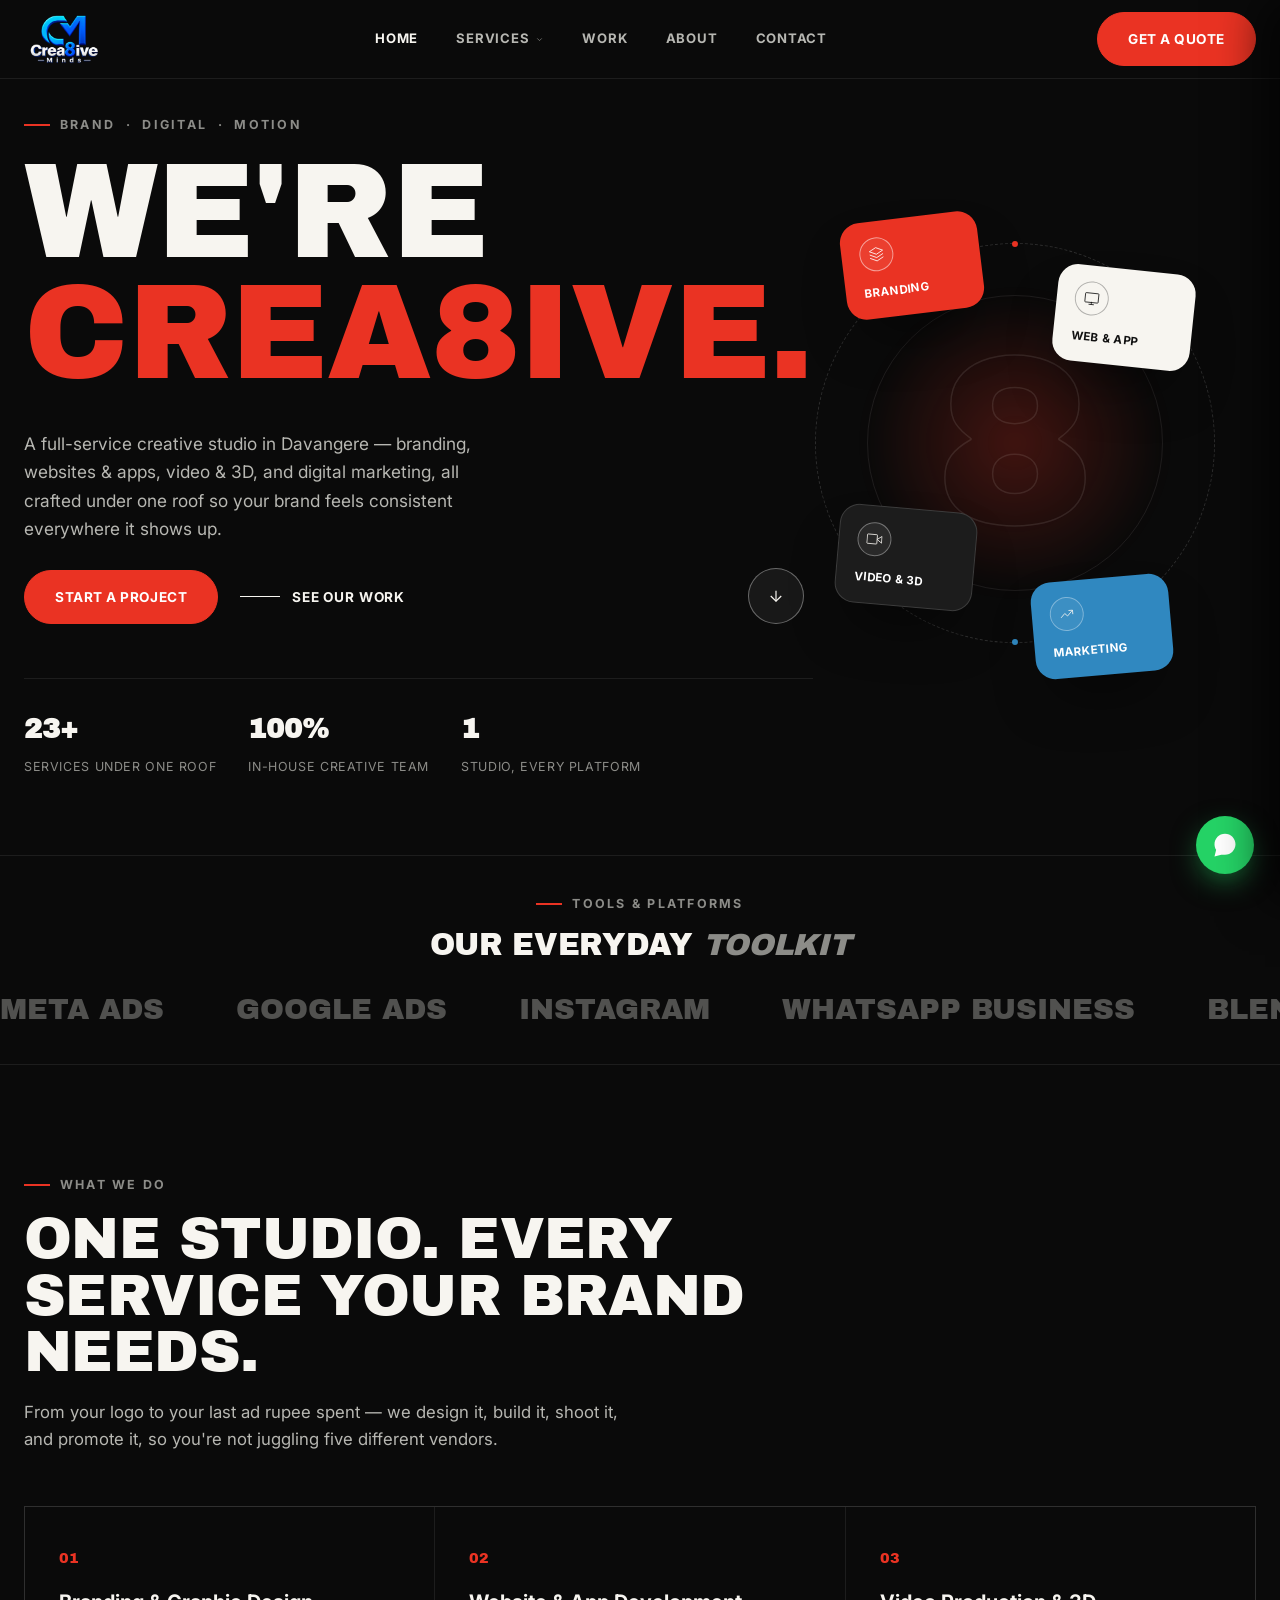
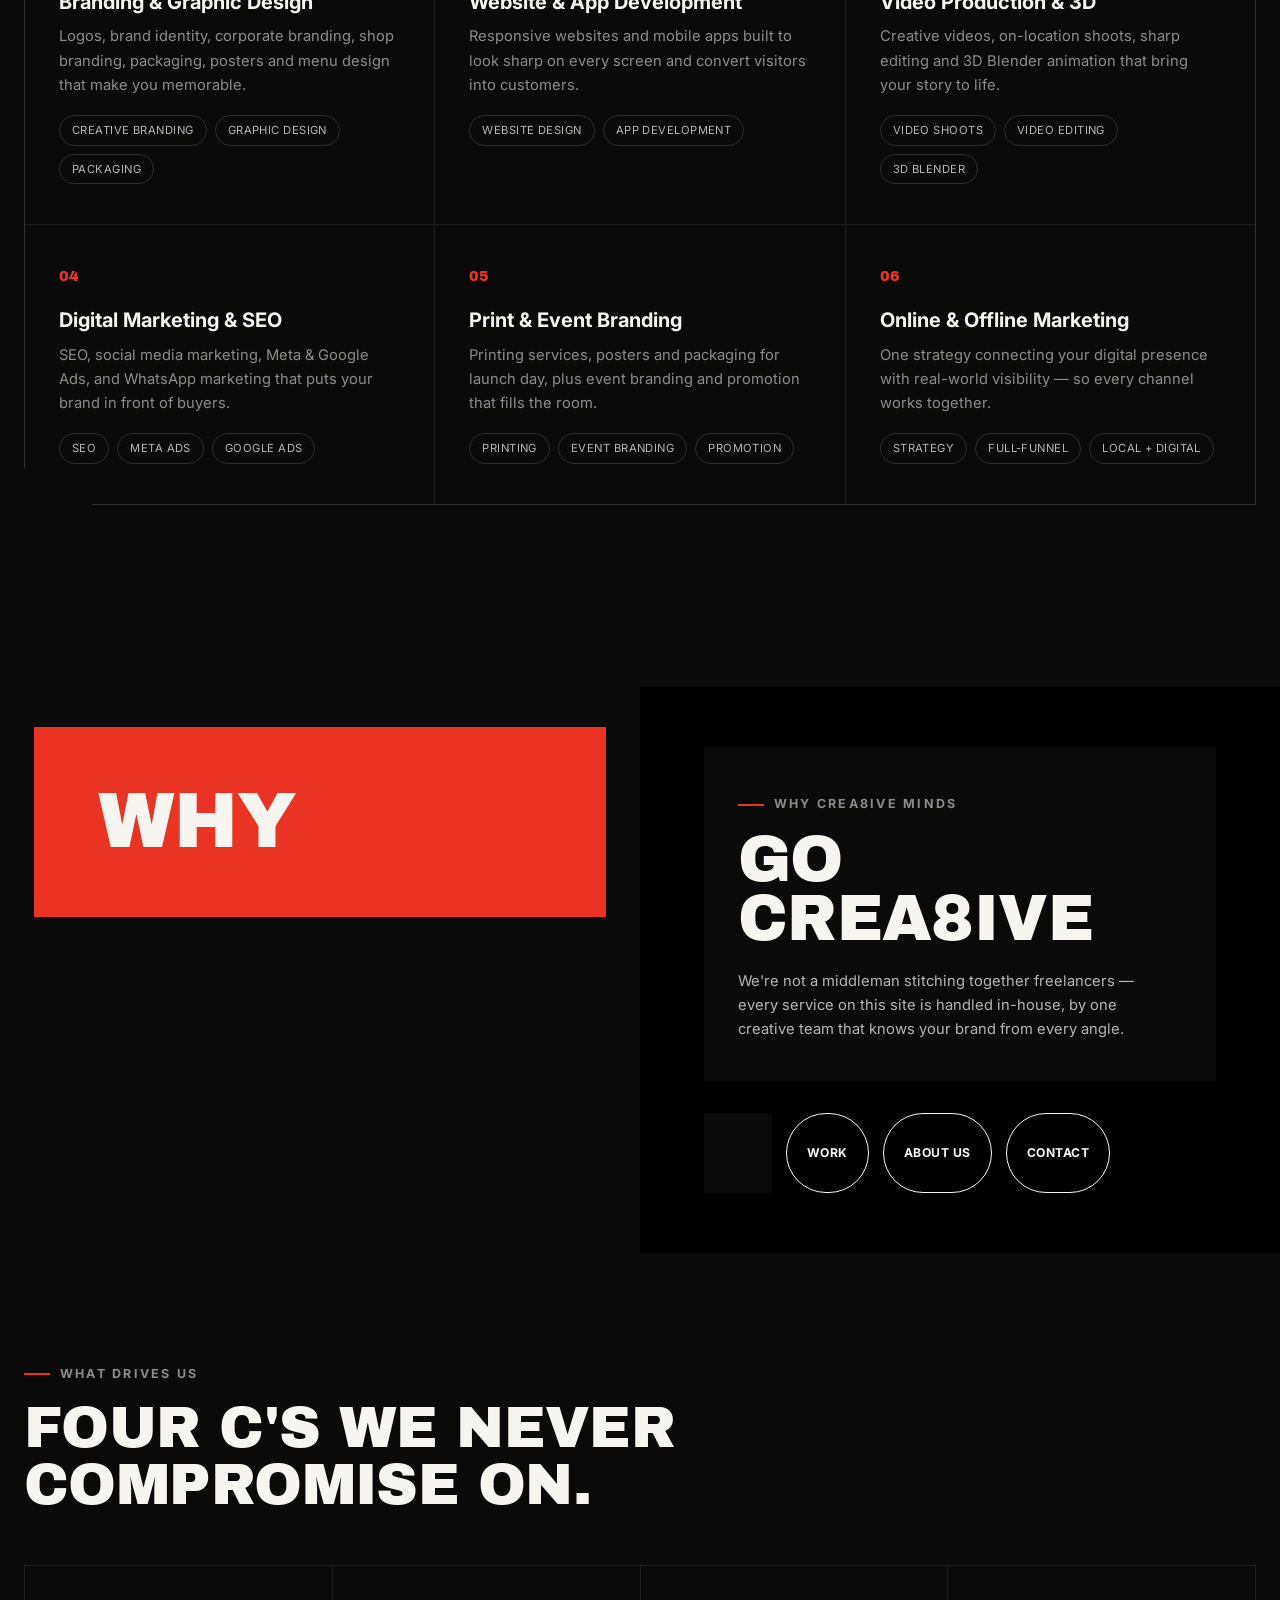
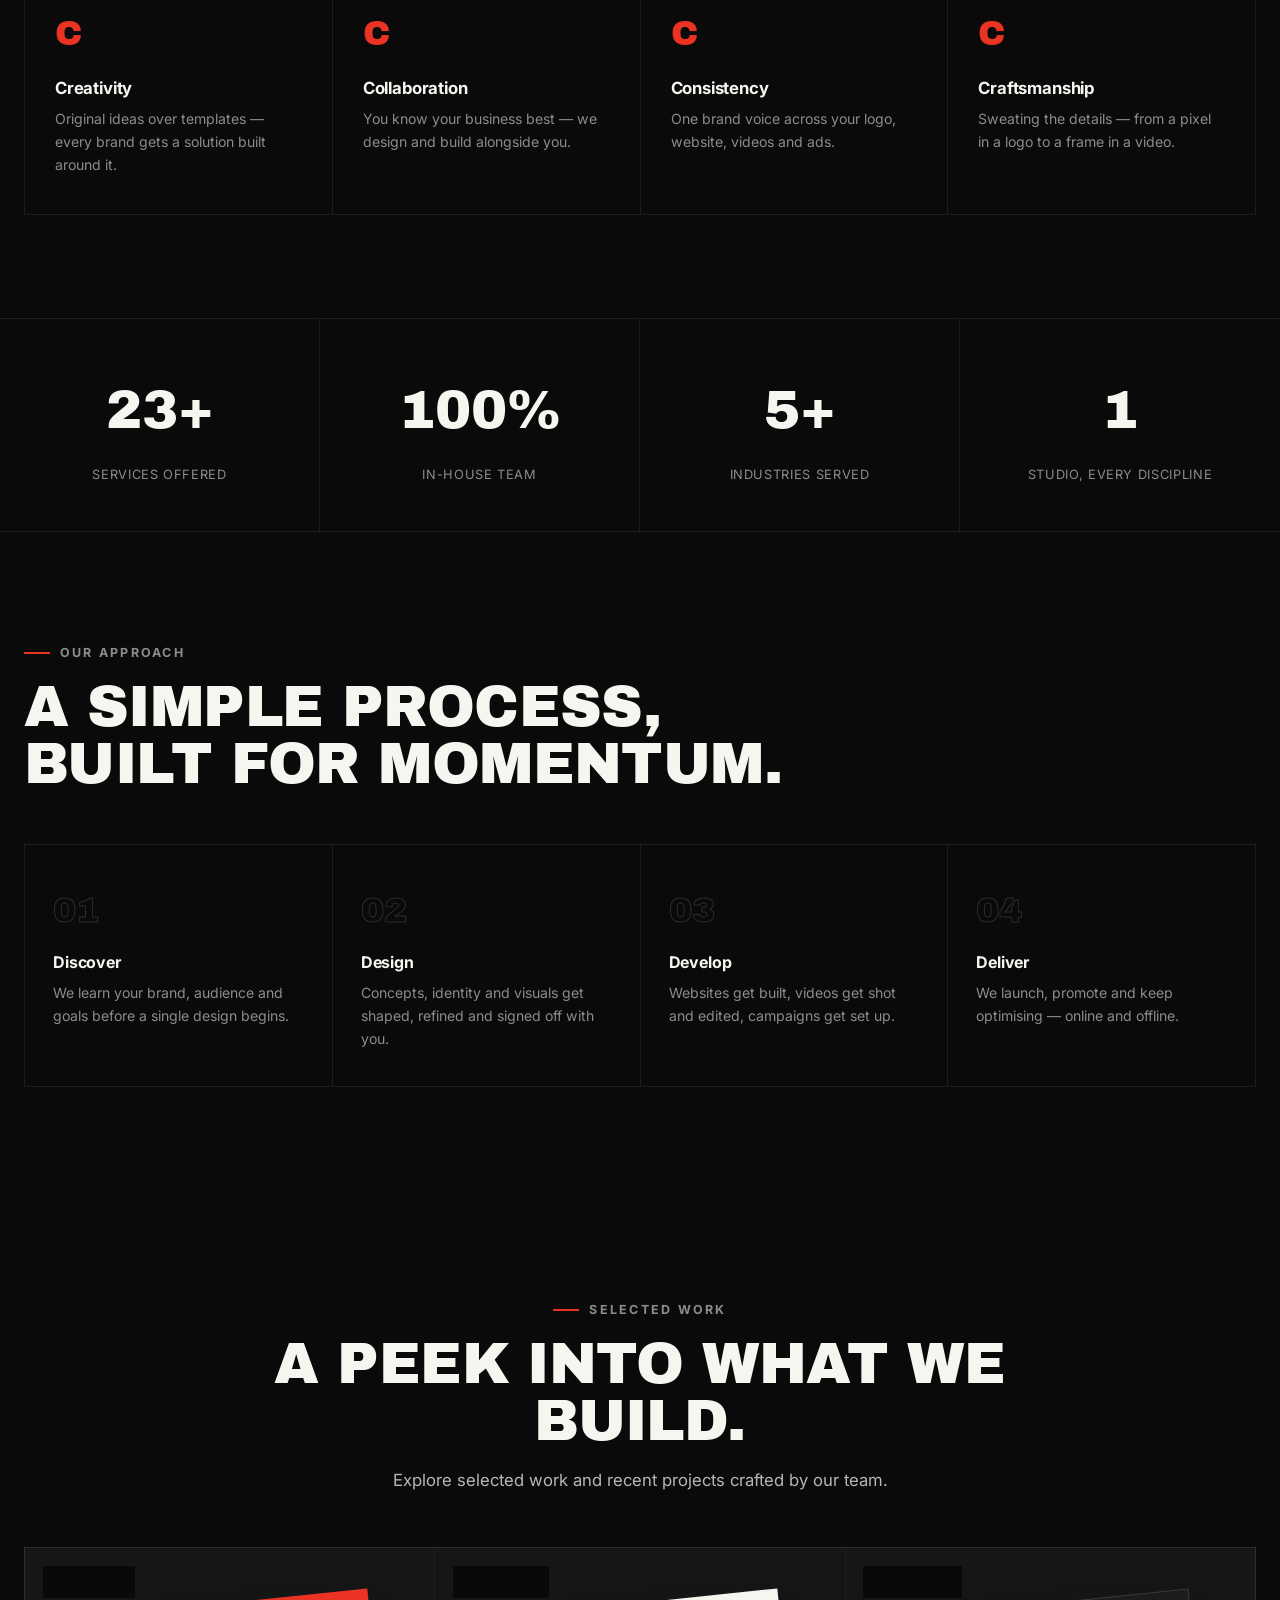
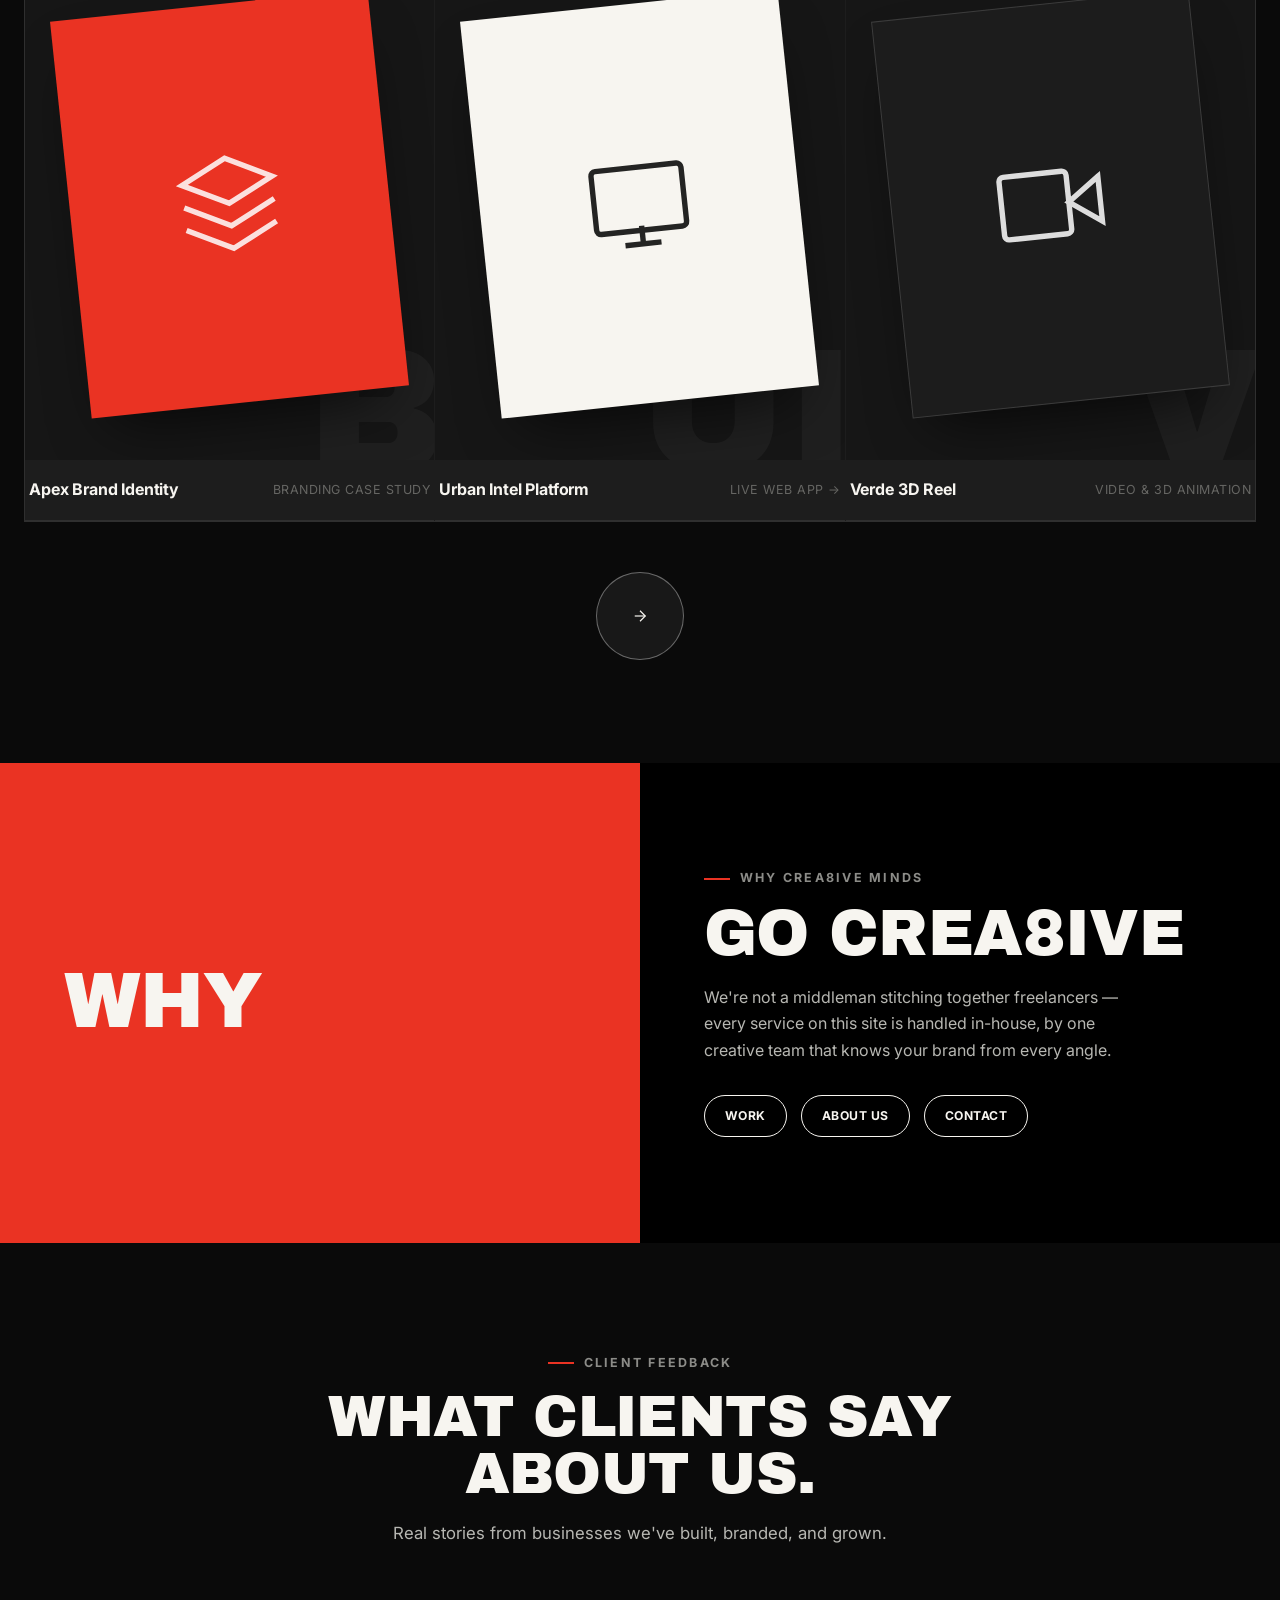
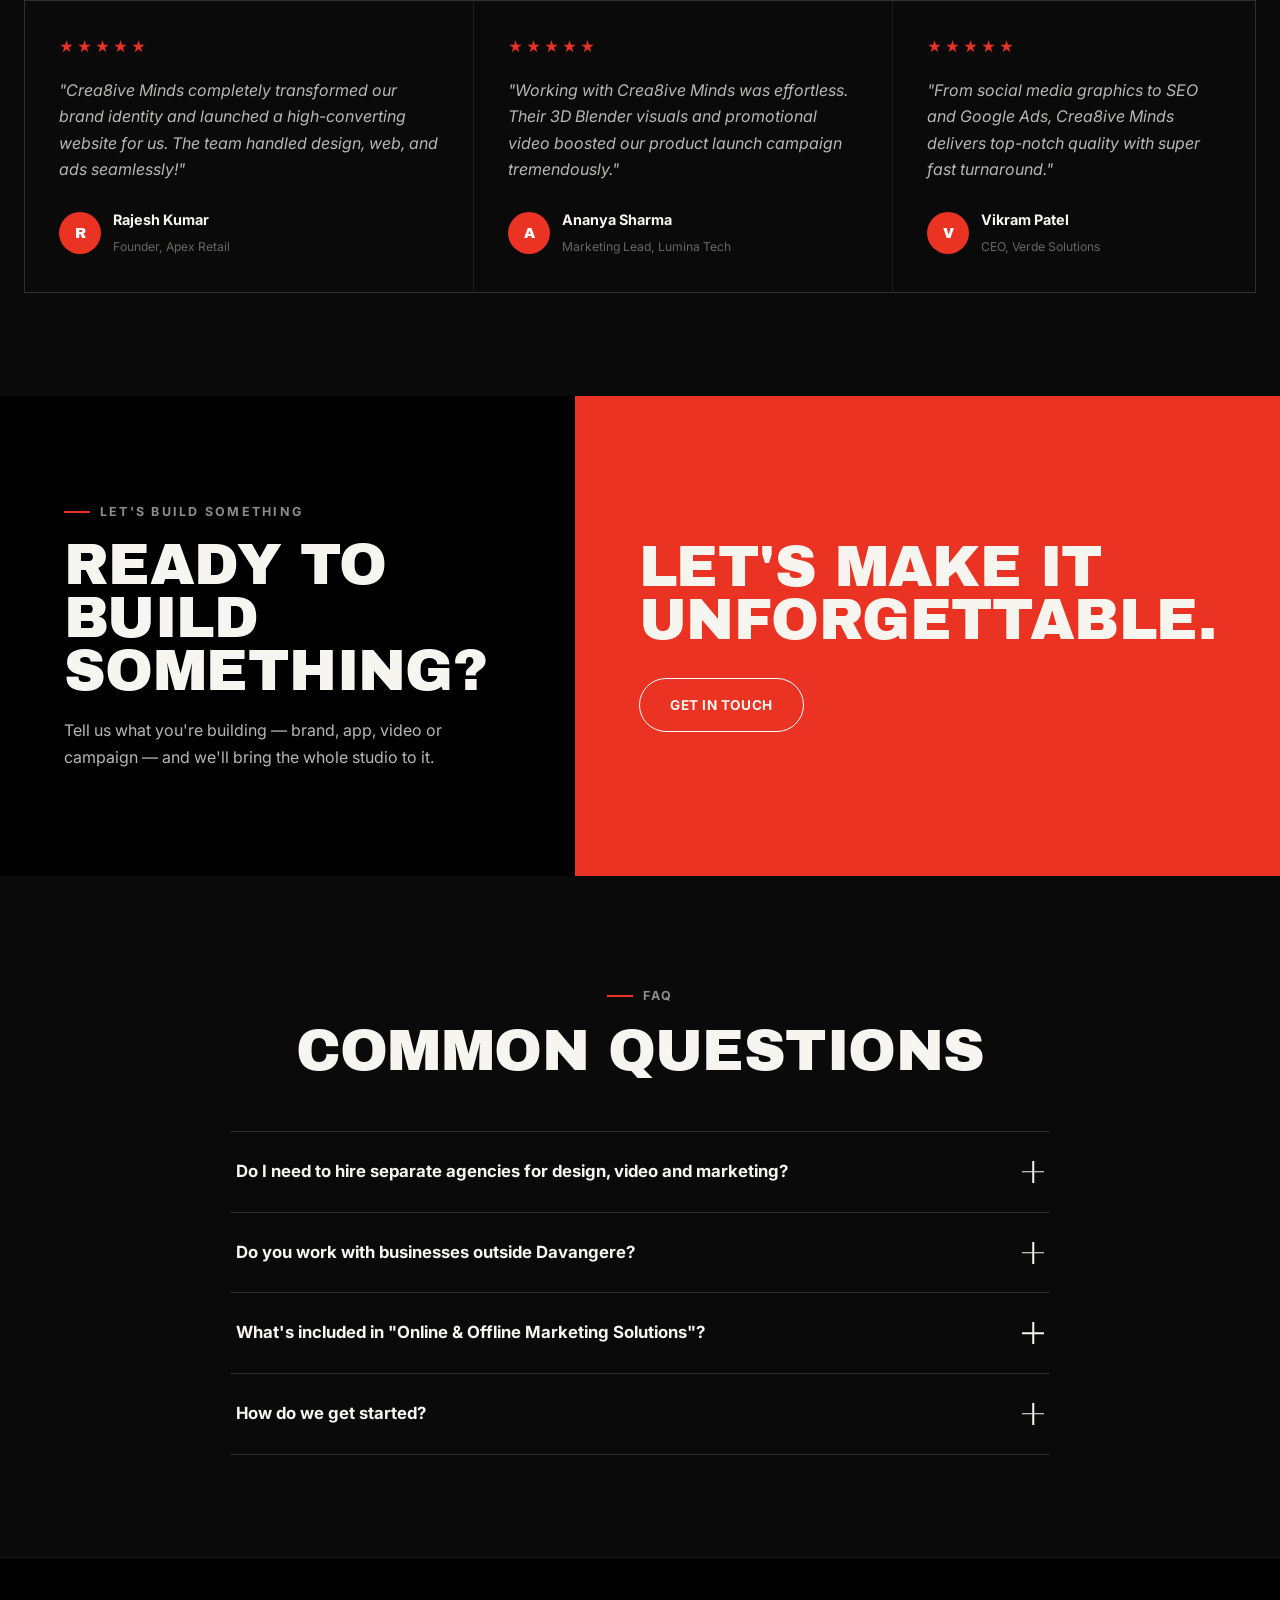
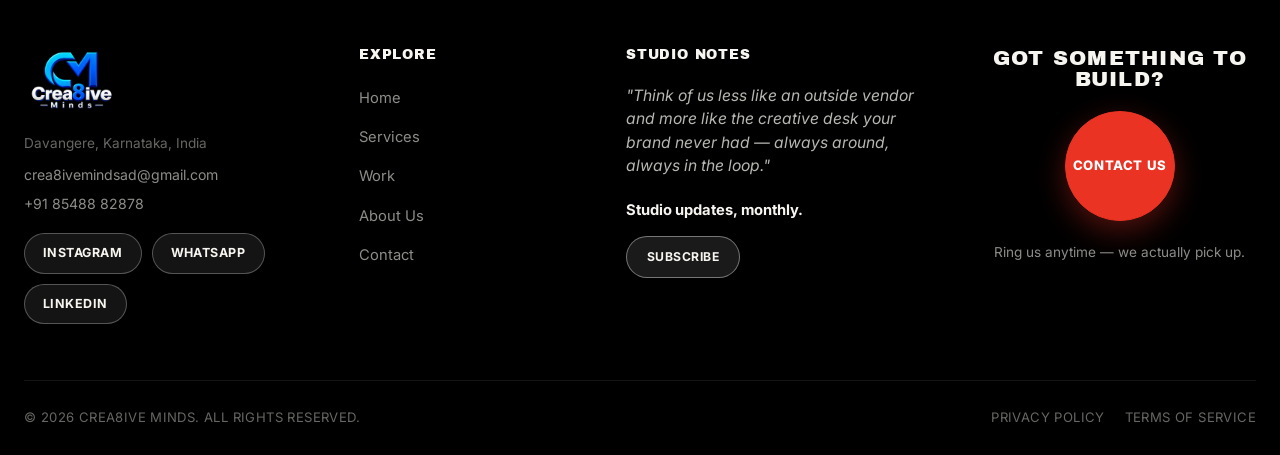
==== index.html @ bd538995 "Restore WHY WORK WITH US split-block section with red/orange background box on homepage index.html" ====
<!DOCTYPE html>
<html lang="en">

<head>
  <meta charset="UTF-8">
  <meta name="viewport" content="width=device-width, initial-scale=1.0">
  <title>Crea8ive Minds — Brand, Digital & Motion Studio in Davangere</title>
  <meta name="description"
    content="Crea8ive Minds is a full-service creative studio in Davangere, Karnataka — branding, web & app design, video production, 3D, and digital marketing under one roof.">
  <link rel="icon" href="assets/favicon.ico" sizes="any">
  <link rel="icon" type="image/png" sizes="32x32" href="assets/favicon-32.png">
  <link rel="apple-touch-icon" href="assets/apple-touch-icon.png">
  <link rel="preconnect" href="https://fonts.googleapis.com">
  <link rel="preconnect" href="https://fonts.gstatic.com" crossorigin>
  <link href="https://fonts.googleapis.com/css2?family=Archivo+Black&family=Inter:wght@400;500;600;700;800&display=swap"
    rel="stylesheet">
  <link rel="stylesheet" href="css/style.css">
</head>

<body>

  <!-- ============ SPLASH SCREEN ============ -->
  <div class="splash">
    <div class="splash-inner">
      <img class="splash-logo" src="assets/logo.webp" alt="Crea8ive Minds">
      <div class="splash-word"><span>WE'RE CREA8IVE</span></div>
      <div class="splash-bar"><span></span></div>
    </div>
    <script>(function(){setTimeout(function(){var s=document.querySelector('.splash');if(s){s.classList.add('hide');document.body.style.overflow='';}}, 2000);})();</script>
  </div>

  <!-- ============ HEADER ============ -->
  <header class="site-header">
    <div class="container nav-inner">
      <a href="index.html" class="brand"><img src="assets/logo.webp" alt="Crea8ive Minds logo"></a>

      <nav>
        <ul class="nav-links">
          <li><a href="index.html" class="nav-link active">Home</a></li>
          <li class="has-dropdown">
            <a href="services.html" class="nav-link">Services
              <svg class="caret" viewBox="0 0 24 24" fill="none" stroke="currentColor" stroke-width="2">
                <polyline points="6 9 12 15 18 9" />
              </svg>
            </a>
            <div class="dropdown">
              <a href="services.html#branding"><span class="dot"></span>Branding &amp; Graphic Design</a>
              <a href="services.html#development"><span class="dot"></span>Website &amp; App Development</a>
              <a href="services.html#video"><span class="dot"></span>Video Production &amp; 3D</a>
              <a href="services.html#marketing"><span class="dot"></span>Digital Marketing &amp; SEO</a>
              <a href="services.html#print"><span class="dot"></span>Print &amp; Event Branding</a>
            </div>
          </li>
          <li><a href="work.html" class="nav-link">Work</a></li>
          <li><a href="about.html" class="nav-link">About</a></li>
          <li><a href="contact.html" class="nav-link">Contact</a></li>
        </ul>
      </nav>

      <div class="nav-actions">
        <a href="contact.html" class="pill-btn solid">Get a Quote</a>
        <button class="nav-toggle" aria-label="Open menu"><span></span><span></span><span></span></button>
      </div>
    </div>
  </header>

  <div class="nav-overlay"></div>
  <div class="mobile-panel">
    <div class="mp-top">
      <div class="mp-header">
        <a href="index.html" class="brand"><img src="assets/logo.webp" alt="Crea8ive Minds logo"></a>
        <button class="mp-close-btn" aria-label="Close menu">&times;</button>
      </div>
      <ul>
        <li><a href="index.html" class="nav-link active">Home</a></li>
        <li><a href="services.html" class="nav-link">Services</a></li>
        <li class="mp-sub">
          <a href="services.html#branding"><span class="dot"></span>Branding &amp; Design</a>
          <a href="services.html#development"><span class="dot"></span>Web &amp; App Development</a>
          <a href="services.html#video"><span class="dot"></span>Video Production &amp; 3D</a>
          <a href="services.html#marketing"><span class="dot"></span>Digital Marketing &amp; SEO</a>
          <a href="services.html#print"><span class="dot"></span>Print &amp; Events</a>
        </li>
        <li><a href="work.html" class="nav-link">Work</a></li>
        <li><a href="about.html" class="nav-link">About</a></li>
        <li><a href="contact.html" class="nav-link">Contact</a></li>
      </ul>
    </div>
    <div class="mp-footer">
      <a href="contact.html" class="pill-btn solid">Get a Quote</a>
      <a href="https://wa.me/918548882878?text=Hello%20Crea8ive%20Minds!%20%F0%9F%91%8B%20I%27m%20reaching%20out%20from%20your%20website%20and%20would%20like%20to%20inquire%20about%20your%20creative%20services." target="_blank" rel="noopener" class="ig-reel-card-btn" style="width:100%; justify-content:center; padding:12px; background:linear-gradient(45deg, #25d366, #128c7e);">Chat on WhatsApp &rarr;</a>
      <p class="mp-footer-info">Davangere, Karnataka &bull; +91 85488 82878</p>
    </div>
  </div>

  <!-- ============ HERO ============ -->
  <section class="hero">
    <div class="container">
      <div class="hero-grid">
        <div class="hero-main">
          <div class="eyebrow">Brand &nbsp;·&nbsp; Digital &nbsp;·&nbsp; Motion</div>
          <h1 class="hero-headline">
            <span class="line">WE'RE</span>
            <span class="line fill-red">CREA8IVE.</span>
          </h1>

          <div class="hero-row">
            <div class="hero-copy">
              <p>A full-service creative studio in Davangere — branding, websites &amp; apps, video &amp; 3D, and
                digital marketing, all crafted under one roof so your brand feels consistent everywhere it shows up.</p>
              <div class="hero-actions">
                <a href="contact.html" class="pill-btn solid" data-cursor="Go">Start a Project</a>
                <a href="work.html" class="nav-arrow-link"><span class="line"></span> See Our Work</a>
              </div>
            </div>
            <div class="scroll-cue">
              <div class="circle-btn" data-cursor="">
                <svg viewBox="0 0 24 24" fill="none" stroke="currentColor" stroke-width="1.6">
                  <line x1="12" y1="5" x2="12" y2="19" />
                  <polyline points="19 12 12 19 5 12" />
                </svg>
              </div>
            </div>
          </div>

          <div class="hero-meta">
            <div><strong>23+</strong><span>Services Under One Roof</span></div>
            <div><strong>100%</strong><span>In-House Creative Team</span></div>
            <div><strong>1</strong><span>Studio, Every Platform</span></div>
          </div>
        </div>

        <div class="hero-visual" aria-hidden="true">
          <div class="glow"></div>
          <div class="ring"></div>
          <div class="ring-2"></div>
          <div class="big-mark">8</div>

          <div class="hero-chip c1">
            <div class="circle-btn"><svg viewBox="0 0 24 24" fill="none" stroke="currentColor" stroke-width="1.2">
                <path d="M12 2L2 7l10 5 10-5-10-5z" />
                <path d="M2 17l10 5 10-5" />
                <path d="M2 12l10 5 10-5" />
              </svg></div>
            <span>Branding</span>
          </div>
          <div class="hero-chip c2">
            <div class="circle-btn"><svg viewBox="0 0 24 24" fill="none" stroke="currentColor" stroke-width="1.2">
                <rect x="2" y="4" width="20" height="14" rx="1" />
                <line x1="8" y1="21" x2="16" y2="21" />
                <line x1="12" y1="17" x2="12" y2="21" />
              </svg></div>
            <span>Web &amp; App</span>
          </div>
          <div class="hero-chip c3">
            <div class="circle-btn"><svg viewBox="0 0 24 24" fill="none" stroke="currentColor" stroke-width="1.2">
                <path d="M23 7l-7 5 7 5V7z" />
                <rect x="1" y="5" width="15" height="14" rx="1" />
              </svg></div>
            <span>Video &amp; 3D</span>
          </div>
          <div class="hero-chip c4">
            <div class="circle-btn"><svg viewBox="0 0 24 24" fill="none" stroke="currentColor" stroke-width="1.2">
                <path d="M3 17l6-6 4 4 8-8" />
                <path d="M15 7h6v6" />
              </svg></div>
            <span>Marketing</span>
          </div>
        </div>
      </div>
    </div>
  </section>

  <!-- ============ MARQUEE ============ -->
  <div class="marquee-wrap">
    <div class="marquee-label">
      <div class="eyebrow">Tools &amp; Platforms</div>
      <h3>Our everyday <em>toolkit</em></h3>
    </div>
    <div class="marquee-track">
      <span>Meta Ads</span><span>Google Ads</span><span>Instagram</span><span>WhatsApp Business</span>
      <span>Blender 3D</span><span>Adobe Suite</span><span>Figma</span><span>Canva Pro</span>
      <span>Google My Business</span><span>YouTube</span>
      <span>Meta Ads</span><span>Google Ads</span><span>Instagram</span><span>WhatsApp Business</span>
      <span>Blender 3D</span><span>Adobe Suite</span><span>Figma</span><span>Canva Pro</span>
      <span>Google My Business</span><span>YouTube</span>
    </div>
  </div>

  <!-- ============ SERVICES OVERVIEW ============ -->
  <section id="services">
    <div class="container">
      <div class="section-head reveal">
        <div class="eyebrow">What We Do</div>
        <h2 class="section-title">One studio. Every service your brand needs.</h2>
        <p class="section-sub">From your logo to your last ad rupee spent — we design it, build it, shoot it, and
          promote it, so you're not juggling five different vendors.</p>
      </div>

      <div class="grid grid-3 gapless">
        <a href="services.html#branding" class="tile reveal" data-cursor="View">
          <div class="tile-icon"><svg viewBox="0 0 24 24" fill="none" stroke="currentColor" stroke-width="1.2">
              <path d="M12 2L2 7l10 5 10-5-10-5z" />
              <path d="M2 17l10 5 10-5" />
              <path d="M2 12l10 5 10-5" />
            </svg></div>
          <span class="num">01</span>
          <h3>Branding &amp; Graphic Design</h3>
          <p>Logos, brand identity, corporate branding, shop branding, packaging, posters and menu design that make you
            memorable.</p>
          <div class="tag-list"><span>Creative Branding</span><span>Graphic Design</span><span>Packaging</span></div>
        </a>
        <a href="services.html#development" class="tile reveal reveal-delay-1" data-cursor="View">
          <div class="tile-icon"><svg viewBox="0 0 24 24" fill="none" stroke="currentColor" stroke-width="1.2">
              <rect x="2" y="4" width="20" height="14" rx="1" />
              <line x1="8" y1="21" x2="16" y2="21" />
              <line x1="12" y1="17" x2="12" y2="21" />
            </svg></div>
          <span class="num">02</span>
          <h3>Website &amp; App Development</h3>
          <p>Responsive websites and mobile apps built to look sharp on every screen and convert visitors into
            customers.</p>
          <div class="tag-list"><span>Website Design</span><span>App Development</span></div>
        </a>
        <a href="services.html#video" class="tile reveal reveal-delay-2" data-cursor="View">
          <div class="tile-icon"><svg viewBox="0 0 24 24" fill="none" stroke="currentColor" stroke-width="1.2">
              <path d="M23 7l-7 5 7 5V7z" />
              <rect x="1" y="5" width="15" height="14" rx="1" />
            </svg></div>
          <span class="num">03</span>
          <h3>Video Production &amp; 3D</h3>
          <p>Creative videos, on-location shoots, sharp editing and 3D Blender animation that bring your story to life.
          </p>
          <div class="tag-list"><span>Video Shoots</span><span>Video Editing</span><span>3D Blender</span></div>
        </a>
        <a href="services.html#marketing" class="tile reveal reveal-delay-3" data-cursor="View">
          <div class="tile-icon"><svg viewBox="0 0 24 24" fill="none" stroke="currentColor" stroke-width="1.2">
              <path d="M3 17l6-6 4 4 8-8" />
              <path d="M15 7h6v6" />
            </svg></div>
          <span class="num">04</span>
          <h3>Digital Marketing &amp; SEO</h3>
          <p>SEO, social media marketing, Meta &amp; Google Ads, and WhatsApp marketing that puts your brand in front of
            buyers.</p>
          <div class="tag-list"><span>SEO</span><span>Meta Ads</span><span>Google Ads</span></div>
        </a>
        <a href="services.html#print" class="tile reveal reveal-delay-4" data-cursor="View">
          <div class="tile-icon"><svg viewBox="0 0 24 24" fill="none" stroke="currentColor" stroke-width="1.2">
              <path d="M6 9V3h12v6" />
              <rect x="4" y="9" width="16" height="8" rx="1" />
              <path d="M6 14h12v7H6z" />
            </svg></div>
          <span class="num">05</span>
          <h3>Print &amp; Event Branding</h3>
          <p>Printing services, posters and packaging for launch day, plus event branding and promotion that fills the
            room.</p>
          <div class="tag-list"><span>Printing</span><span>Event Branding</span><span>Promotion</span></div>
        </a>
        <a href="services.html" class="tile reveal reveal-delay-5" data-cursor="View">
          <div class="tile-icon"><svg viewBox="0 0 24 24" fill="none" stroke="currentColor" stroke-width="1.2">
              <circle cx="12" cy="12" r="9" />
              <circle cx="12" cy="12" r="5" />
              <circle cx="12" cy="12" r="1.4" fill="currentColor" stroke="none" />
            </svg></div>
          <span class="num">06</span>
          <h3>Online &amp; Offline Marketing</h3>
          <p>One strategy connecting your digital presence with real-world visibility — so every channel works together.
          </p>
          <div class="tag-list"><span>Strategy</span><span>Full-Funnel</span><span>Local + Digital</span></div>
      </div>
    </div>
  </section>

  <!-- ============ WHY WORK WITH US — SPLIT BLOCK ============ -->
  <div class="split-block reveal">
    <div class="half red">
      <h2>WHY</h2>
    </div>
    <div class="half black">
      <div class="eyebrow">Why Crea8ive Minds</div>
      <h2 style="font-size:clamp(2.4rem,5vw,4rem);">GO CREA8IVE</h2>
      <p>We're not a middleman stitching together freelancers — every service on this site is handled in-house, by one
        creative team that knows your brand from every angle.</p>
      <div class="btn-row">
        <a href="work.html" class="pill-btn sm">Work</a>
        <a href="about.html" class="pill-btn sm">About Us</a>
        <a href="contact.html" class="pill-btn sm">Contact</a>
      </div>
    </div>
  </div>

  <!-- ============ VALUES ============ -->
  <section>
    <div class="container">
      <div class="section-head reveal">
        <div class="eyebrow">What Drives Us</div>
        <h2 class="section-title">Four C's we never compromise on.</h2>
      </div>
      <div class="value-row reveal">
        <div class="value-item">
          <div class="letter">C</div>
          <h3>Creativity</h3>
          <p>Original ideas over templates — every brand gets a solution built around it.</p>
        </div>
        <div class="value-item">
          <div class="letter">C</div>
          <h3>Collaboration</h3>
          <p>You know your business best — we design and build alongside you.</p>
        </div>
        <div class="value-item">
          <div class="letter">C</div>
          <h3>Consistency</h3>
          <p>One brand voice across your logo, website, videos and ads.</p>
        </div>
        <div class="value-item">
          <div class="letter">C</div>
          <h3>Craftsmanship</h3>
          <p>Sweating the details — from a pixel in a logo to a frame in a video.</p>
        </div>
      </div>
    </div>
  </section>

  <!-- ============ STATS ============ -->
  <div class="stats-strip reveal">
    <div class="stat">
      <div class="num"><span data-count="23" data-suffix="+">0</span></div>
      <div class="lbl">Services Offered</div>
    </div>
    <div class="stat">
      <div class="num"><span data-count="100" data-suffix="%">0</span></div>
      <div class="lbl">In-House Team</div>
    </div>
    <div class="stat">
      <div class="num"><span data-count="5" data-suffix="+">0</span></div>
      <div class="lbl">Industries Served</div>
    </div>
    <div class="stat">
      <div class="num"><span data-count="1" data-suffix="">0</span></div>
      <div class="lbl">Studio, Every Discipline</div>
    </div>
  </div>

  <!-- ============ PROCESS ============ -->
  <section>
    <div class="container">
      <div class="section-head reveal">
        <div class="eyebrow">Our Approach</div>
        <h2 class="section-title">A simple process, built for momentum.</h2>
      </div>
      <div class="process-row reveal">
        <div class="process-item"><span class="num">01</span>
          <h3>Discover</h3>
          <p>We learn your brand, audience and goals before a single design begins.</p>
        </div>
        <div class="process-item"><span class="num">02</span>
          <h3>Design</h3>
          <p>Concepts, identity and visuals get shaped, refined and signed off with you.</p>
        </div>
        <div class="process-item"><span class="num">03</span>
          <h3>Develop</h3>
          <p>Websites get built, videos get shot and edited, campaigns get set up.</p>
        </div>
        <div class="process-item"><span class="num">04</span>
          <h3>Deliver</h3>
          <p>We launch, promote and keep optimising — online and offline.</p>
        </div>
      </div>
    </div>
  </section>

  <!-- ============ PORTFOLIO TEASER ============ -->
  <section>
    <div class="container">
      <div class="section-head center reveal">
        <div class="eyebrow">Selected Work</div>
        <h2 class="section-title">A peek into what we build.</h2>
        <p class="section-sub">Explore selected work and recent projects crafted by our team.</p>
      </div>
      <div class="grid grid-3 gapless">
        <div class="work-card reveal">
          <div class="work-thumb">
            <span class="bg-letter">B</span>
            <span class="cat-badge">Branding</span>
            <div class="tilt-shape" style="background:var(--red);">
              <svg viewBox="0 0 24 24" fill="none" stroke="#fff" stroke-width="1.2">
                <path d="M12 2L2 7l10 5 10-5-10-5z" />
                <path d="M2 17l10 5 10-5" />
                <path d="M2 12l10 5 10-5" />
              </svg>
            </div>
          </div>
          <div class="work-info">
            <h3>Apex Brand Identity</h3><span>Branding Case Study</span>
          </div>
        </div>
        <a href="https://urban-intel-virid.vercel.app/" target="_blank" rel="noopener" class="work-card reveal reveal-delay-1" data-cursor="Live Demo">
          <div class="work-thumb">
            <span class="bg-letter">UI</span>
            <span class="cat-badge">Web &amp; App</span>
            <div class="tilt-shape" style="background:var(--white);">
              <svg viewBox="0 0 24 24" fill="none" stroke="#000" stroke-width="1.2">
                <rect x="2" y="4" width="20" height="14" rx="1" />
                <line x1="8" y1="21" x2="16" y2="21" />
                <line x1="12" y1="17" x2="12" y2="21" />
              </svg>
            </div>
          </div>
          <div class="work-info">
            <h3>Urban Intel Platform</h3><span>Live Web App &rarr;</span>
          </div>
        </a>
        <div class="work-card reveal reveal-delay-2">
          <div class="work-thumb">
            <span class="bg-letter">V</span>
            <span class="cat-badge">Video &amp; 3D</span>
            <div class="tilt-shape" style="background:var(--panel-2); border:1px solid var(--border);">
              <svg viewBox="0 0 24 24" fill="none" stroke="#fff" stroke-width="1.2">
                <path d="M23 7l-7 5 7 5V7z" />
                <rect x="1" y="5" width="15" height="14" rx="1" />
              </svg>
            </div>
          </div>
          <div class="work-info">
            <h3>Verde 3D Reel</h3><span>Video &amp; 3D Animation</span>
          </div>
        </div>
      </div>
      <div class="work-nav reveal">
        <a href="work.html" class="circle-btn" data-cursor="All Work">
          <svg viewBox="0 0 24 24" fill="none" stroke="currentColor" stroke-width="1.6">
            <line x1="5" y1="12" x2="19" y2="12" />
            <polyline points="12 5 19 12 12 19" />
          </svg>
        </a>
      </div>
    </div>
  </section>

  <!-- ============ WHY WORK WITH US — SPLIT BLOCK ============ -->
  <div class="split-block reveal">
    <div class="half red">
      <h2>WHY</h2>
    </div>
    <div class="half black">
      <div class="eyebrow">Why Crea8ive Minds</div>
      <h2 style="font-size:clamp(2.4rem,5vw,4rem);">GO CREA8IVE</h2>
      <p>We're not a middleman stitching together freelancers — every service on this site is handled in-house, by one creative team that knows your brand from every angle.</p>
      <div class="btn-row">
        <a href="work.html" class="pill-btn sm">Work</a>
        <a href="about.html" class="pill-btn sm">About Us</a>
        <a href="contact.html" class="pill-btn sm">Contact</a>
      </div>
    </div>
  </div>

  <!-- ============ TESTIMONIALS ============ -->
  <section>
    <div class="container">
      <div class="section-head center reveal">
        <div class="eyebrow">Client Feedback</div>
        <h2 class="section-title">What clients say about us.</h2>
        <p class="section-sub">Real stories from businesses we've built, branded, and grown.</p>
      </div>
      <div class="testi-track reveal">
        <div class="testi-card">
          <div class="stars">★★★★★</div>
          <p class="quote">"Crea8ive Minds completely transformed our brand identity and launched a high-converting website for us. The team handled design, web, and ads seamlessly!"
          </p>
          <div class="testi-person">
            <div class="avatar">R</div>
            <div><strong>Rajesh Kumar</strong><span>Founder, Apex Retail</span></div>
          </div>
        </div>
        <div class="testi-card">
          <div class="stars">★★★★★</div>
          <p class="quote">"Working with Crea8ive Minds was effortless. Their 3D Blender visuals and promotional video boosted our product launch campaign tremendously."
          </p>
          <div class="testi-person">
            <div class="avatar">A</div>
            <div><strong>Ananya Sharma</strong><span>Marketing Lead, Lumina Tech</span></div>
          </div>
        </div>
        <div class="testi-card">
          <div class="stars">★★★★★</div>
          <p class="quote">"From social media graphics to SEO and Google Ads, Crea8ive Minds delivers top-notch quality with super fast turnaround."
          </p>
          <div class="testi-person">
            <div class="avatar">V</div>
            <div><strong>Vikram Patel</strong><span>CEO, Verde Solutions</span></div>
          </div>
        </div>
      </div>
    </div>
  </section>

  <!-- ============ CTA — SPLIT BLOCK ============ -->
  <div class="split-block reveal">
    <div class="half black">
      <div class="eyebrow">Let's Build Something</div>
      <h2 style="font-size:clamp(2.2rem,4.6vw,3.6rem);">READY TO BUILD SOMETHING?</h2>
      <p>Tell us what you're building — brand, app, video or campaign — and we'll bring the whole studio to it.</p>
    </div>
    <div class="half red">
      <h2 style="font-size:clamp(2.2rem,4.6vw,3.6rem);">LET'S MAKE IT UNFORGETTABLE.</h2>
      <div class="btn-row">
        <a href="contact.html" class="pill-btn" style="border-color:#fff;">Get In Touch</a>
      </div>
    </div>
  </div>

  <!-- ============ FAQ ============ -->
  <section>
    <div class="container">
      <div class="section-head center reveal">
        <div class="eyebrow">FAQ</div>
        <h2 class="section-title">Common questions</h2>
      </div>
      <div class="faq-list reveal">
        <div class="faq-item">
          <div class="faq-q">Do I need to hire separate agencies for design, video and marketing?<span
              class="plus"></span></div>
          <div class="faq-a">
            <p>No — that's the whole point of Crea8ive Minds. Branding, web/app development, video &amp; 3D, and digital
              marketing are all handled in-house, so your brand stays consistent across every channel.</p>
          </div>
        </div>
        <div class="faq-item">
          <div class="faq-q">Do you work with businesses outside Davangere?<span class="plus"></span></div>
          <div class="faq-a">
            <p>Yes. We work with clients across Karnataka and remotely with brands anywhere — most of our process
              (design reviews, calls, files) works smoothly online.</p>
          </div>
        </div>
        <div class="faq-item">
          <div class="faq-q">What's included in "Online &amp; Offline Marketing Solutions"?<span class="plus"></span>
          </div>
          <div class="faq-a">
            <p>It means your digital campaigns (SEO, social, Meta/Google Ads, WhatsApp marketing) and your offline
              presence (posters, packaging, shop &amp; event branding, printing) are planned together as one strategy.
            </p>
          </div>
        </div>
        <div class="faq-item">
          <div class="faq-q">How do we get started?<span class="plus"></span></div>
          <div class="faq-a">
            <p>Reach out through the contact page, WhatsApp, or call us directly. We'll set up a quick call to
              understand your brand and share a plan and quote.</p>
          </div>
        </div>
      </div>
    </div>
  </section>

  <!-- ============ FOOTER ============ -->
  <footer class="site-footer">
    <div class="container">
      <div class="footer-top">
        <div class="footer-brand">
          <img src="assets/logo.webp" alt="Crea8ive Minds" style="height:64px; margin-bottom:20px;">
          <p class="addr">Davangere, Karnataka, India</p>
          <a class="contact-line" href="mailto:crea8ivemindsad@gmail.com">crea8ivemindsad@gmail.com</a>
          <a class="contact-line" href="tel:+918548882878">+91 85488 82878</a>
          <div class="social-row">
            <a href="https://www.instagram.com/crea8ive_minds.ad?igsi=MThmZWxubWdzNXNubA==" target="_blank" rel="noopener" data-cursor="">Instagram</a>
            <a href="https://wa.me/918548882878?text=Hello%20Crea8ive%20Minds!%20%F0%9F%91%8B%20I%27m%20reaching%20out%20from%20your%20website%20and%20would%20like%20to%20inquire%20about%20your%20creative%20services."
              target="_blank" rel="noopener" data-cursor="">WhatsApp</a>
            <a href="#" data-cursor="">LinkedIn</a>
          </div>
        </div>

        <div class="footer-col">
          <h4>Explore</h4>
          <ul>
            <li><a href="index.html">Home</a></li>
            <li><a href="services.html">Services</a></li>
            <li><a href="work.html">Work</a></li>
            <li><a href="about.html">About Us</a></li>
            <li><a href="contact.html">Contact</a></li>
          </ul>
        </div>

        <div class="footer-col">
          <h4>Studio Notes</h4>
          <p class="footer-quote">"Think of us less like an outside vendor and more like the creative desk your brand
            never had — always around, always in the loop."</p>
          <p class="footer-sub">Studio updates, monthly.</p>
          <div class="social-row" style="margin-top:0;">
            <a href="contact.html" class="pill-btn sm">Subscribe</a>
          </div>
        </div>

        <div class="footer-col footer-cta">
          <h4>Got something to build?</h4>
          <a href="contact.html" class="circle-btn" data-cursor="">Contact Us</a>
          <p class="note">Ring us anytime — we actually pick up.</p>
        </div>
      </div>

      <div class="footer-bottom">
        <span>&copy; <span id="year"></span> Crea8ive Minds. All rights reserved.</span>
        <div class="footer-legal">
          <a href="privacy-policy.html">Privacy Policy</a>
          <a href="terms-of-service.html">Terms of Service</a>
        </div>
      </div>
    </div>
  </footer>

  <a class="float-wa"
    href="https://wa.me/918548882878?text=Hello%20Crea8ive%20Minds!%20%F0%9F%91%8B%20I%27m%20reaching%20out%20from%20your%20website%20and%20would%20like%20to%20inquire%20about%20your%20creative%20services."
    target="_blank" rel="noopener" aria-label="Chat on WhatsApp">
    <svg viewBox="0 0 32 32">
      <path
        d="M16.001 3C9.373 3 4 8.373 4 15c0 2.386.693 4.612 1.885 6.487L4 29l7.716-1.86A11.94 11.94 0 0 0 16.001 27C22.628 27 28 21.627 28 15S22.628 3 16.001 3zm5.815 13.665c-.319-.16-1.888-.932-2.181-1.038-.293-.107-.507-.16-.72.16-.213.319-.827 1.038-1.014 1.251-.187.213-.373.24-.692.08-.319-.16-1.347-.497-2.566-1.585-.949-.847-1.59-1.893-1.777-2.212-.187-.319-.02-.492.14-.652.144-.144.32-.373.48-.56.16-.187.213-.32.32-.533.107-.213.053-.4-.027-.56-.08-.16-.72-1.735-.986-2.377-.26-.626-.524-.541-.72-.551-.187-.009-.4-.011-.613-.011-.213 0-.56.08-.853.4-.293.319-1.12 1.094-1.12 2.668 0 1.574 1.147 3.094 1.307 3.307.16.213 2.256 3.444 5.464 4.83.764.33 1.36.527 1.825.674.767.244 1.465.21 2.017.127.615-.092 1.888-.772 2.155-1.517.267-.746.267-1.386.187-1.517-.08-.133-.293-.213-.612-.373z" />
    </svg>
  </a>

  <script src="js/script.js"></script>
  <script>document.getElementById('year').textContent = new Date().getFullYear();</script>
</body>

</html>
---- css/style.css ----
/* ==========================================================================
   Crea8ive Minds — Shared Stylesheet
   Bold editorial theme: black / red / white, oversized display type,
   pill + circular outline buttons, split color-block sections.
   ========================================================================== */

:root {
  --black: #0a0a0a;
  --black-soft: #111111;
  --panel: #161616;
  --panel-2: #1c1c1c;
  --border: rgba(255, 255, 255, 0.14);
  --border-soft: rgba(255, 255, 255, 0.08);

  --red: #ea3323;
  --red-dark: #c22417;
  --red-light: #ff5c4d;
  --blue: #3088c0;

  --white: #f7f5f0;
  --off-white: #ececec;
  --grey-300: #b7b7b2;
  --grey-400: #8c8c88;
  --grey-500: #666663;

  --light-bg: #eeece7;
  --light-bg-2: #e4e1da;
  --light-ink: #111111;

  --radius-0: 0px;
  --radius-sm: 4px;
  --radius-pill: 999px;

  --shadow-soft: 0 30px 60px -24px rgba(0, 0, 0, 0.7);

  --container: 1360px;
  --section-pad: clamp(56px, 8vw, 112px);

  --ease: cubic-bezier(0.22, 1, 0.36, 1);
  --font-display: 'Archivo Black', 'Poppins', 'Inter', sans-serif;
  --font-body: 'Inter', -apple-system, BlinkMacSystemFont, 'Segoe UI', Roboto, sans-serif;
}

/* ---------- Reset ---------- */
* , *::before, *::after { box-sizing: border-box; }
html { scroll-behavior: smooth; }
body, h1, h2, h3, h4, p, ul, ol, figure { margin: 0; }
ul, ol { padding: 0; list-style: none; }
img, svg, video { display: block; max-width: 100%; height: auto; }
a { color: inherit; text-decoration: none; }
button { font: inherit; color: inherit; background: none; border: none; cursor: pointer; }
input, textarea, select { font: inherit; color: inherit; }

html, body { background: var(--black); color: var(--white); overflow-x: hidden; }

body {
  font-family: var(--font-body);
  font-size: 16px;
  line-height: 1.65;
  min-height: 100vh;
  position: relative;
}

h1, h2, h3, h4, .font-display {
  font-family: var(--font-display);
  font-weight: 400;
  text-transform: uppercase;
  line-height: 0.98;
  letter-spacing: -0.01em;
  color: var(--white);
}

::selection { background: var(--red); color: #fff; }

.container { max-width: var(--container); margin-inline: auto; padding-inline: 24px; }
section { padding-block: var(--section-pad); position: relative; }

.eyebrow {
  display: inline-flex;
  align-items: center;
  gap: 10px;
  font-size: 0.78rem;
  font-weight: 700;
  letter-spacing: 0.18em;
  text-transform: uppercase;
  color: var(--grey-400);
  margin-bottom: 16px;
}
.eyebrow::before { content: ""; width: 26px; height: 2px; background: var(--red); }
.on-light .eyebrow { color: var(--grey-500); }

h2.section-title { font-size: clamp(2rem, 5vw, 3.6rem); max-width: 820px; }
.section-sub { color: var(--grey-300); max-width: 600px; margin-top: 18px; font-size: 1.05rem; font-family: var(--font-body); text-transform: none; letter-spacing: normal; }
.on-light .section-sub { color: #4a4a46; }
.section-head { margin-bottom: 52px; }
.section-head.center { text-align: center; margin-inline: auto; }
.section-head.center .section-title { margin-inline: auto; }
.section-head.center .section-sub { margin-inline: auto; }

.on-light { background: var(--light-bg); color: var(--light-ink); }
.on-light h1, .on-light h2, .on-light h3, .on-light h4 { color: var(--light-ink); }
.on-light .eyebrow::before { background: var(--red); }

/* ---------- Buttons ---------- */
.pill-btn {
  display: inline-flex;
  align-items: center;
  gap: 10px;
  padding: 15px 30px;
  border-radius: var(--radius-pill);
  font-weight: 700;
  font-size: 0.85rem;
  letter-spacing: 0.04em;
  text-transform: uppercase;
  border: 1.5px solid var(--white);
  color: var(--white);
  background: transparent;
  transition: transform 0.35s var(--ease), background 0.35s var(--ease), color 0.35s var(--ease), border-color 0.35s var(--ease);
  white-space: nowrap;
  cursor: pointer;
}
.pill-btn:hover { background: var(--white); color: var(--black); transform: translateY(-2px); }
.pill-btn.solid { background: var(--red); border-color: var(--red); color: #fff; }
.pill-btn.solid:hover { background: var(--red-dark); border-color: var(--red-dark); color: #fff; }
.on-light .pill-btn { border-color: var(--light-ink); color: var(--light-ink); }
.on-light .pill-btn:hover { background: var(--light-ink); color: var(--light-bg); }
.pill-btn.sm { padding: 10px 20px; font-size: 0.76rem; }

.circle-btn {
  width: 88px; height: 88px;
  border-radius: 50%;
  border: 1.5px solid rgba(255, 255, 255, 0.35);
  background: rgba(255, 255, 255, 0.06);
  display: flex; align-items: center; justify-content: center;
  text-align: center;
  font-size: 0.72rem;
  font-weight: 700;
  letter-spacing: 0.05em;
  text-transform: uppercase;
  color: var(--white);
  transition: transform 0.4s var(--ease), background 0.4s var(--ease), border-color 0.4s var(--ease);
  flex-shrink: 0;
}
.circle-btn:hover { transform: scale(1.08); border-color: var(--white); background: rgba(255,255,255,0.06); }
.circle-btn svg { width: 18px; height: 18px; }
.on-light .circle-btn { border-color: rgba(17,17,17,0.25); color: var(--light-ink); }
.on-light .circle-btn:hover { border-color: var(--light-ink); background: rgba(17,17,17,0.05); }

.nav-arrow-link { display: inline-flex; align-items: center; gap: 12px; font-size: 0.85rem; font-weight: 700; letter-spacing: 0.06em; text-transform: uppercase; }
.nav-arrow-link .line { width: 40px; height: 1px; background: currentColor; }

/* ---------- Custom cursor ---------- */
.cursor-ring {
  position: fixed;
  top: 0; left: 0;
  width: 34px; height: 34px;
  border: 1px solid rgba(255,255,255,0.8);
  border-radius: 50%;
  pointer-events: none;
  z-index: 9998;
  transform: translate(-50%, -50%);
  transition: width 0.25s var(--ease), height 0.25s var(--ease), background 0.25s var(--ease), border-color 0.25s var(--ease);
  display: flex; align-items: center; justify-content: center;
  font-size: 0.62rem; font-weight: 700; letter-spacing: 0.05em; text-transform: uppercase;
  mix-blend-mode: difference;
}
.cursor-ring span { opacity: 0; transition: opacity 0.2s var(--ease); white-space: nowrap; }
.cursor-ring.grow { width: 90px; height: 90px; background: rgba(255,255,255,0.95); border-color: transparent; }
.cursor-ring.grow span { opacity: 1; color: #000; mix-blend-mode: normal; }
@media (pointer: coarse) { .cursor-ring { display: none; } }

/* ---------- Header / Nav ---------- */
.site-header {
  position: sticky;
  top: 0;
  z-index: 500;
  padding-block: 12px;
  background: var(--black);
  border-bottom: 1px solid var(--border-soft);
  transition: padding 0.4s var(--ease);
}
.site-header.scrolled { padding-block: 10px; }
.nav-inner { display: flex; align-items: center; justify-content: space-between; gap: 24px; }
.brand { display: flex; align-items: center; }
.brand img { height: 54px; width: auto; transition: height 0.4s var(--ease); }
.site-header.scrolled .brand img { height: 46px; }

.nav-links { display: flex; align-items: center; gap: 2px; }
.nav-links > li { position: relative; }
.nav-links a.nav-link {
  display: flex;
  align-items: center;
  gap: 6px;
  padding: 10px 18px;
  font-size: 0.82rem;
  font-weight: 700;
  letter-spacing: 0.06em;
  text-transform: uppercase;
  color: var(--grey-300);
  transition: color 0.25s var(--ease);
}
.nav-links a.nav-link:hover, .nav-links a.nav-link.active { color: var(--white); }
.nav-links .caret { width: 9px; height: 9px; transition: transform 0.25s var(--ease); opacity: 0.7; }
.has-dropdown:hover .caret { transform: rotate(180deg); }

.dropdown {
  position: absolute;
  top: calc(100% + 14px);
  left: 0;
  min-width: 260px;
  background: var(--panel);
  border: 1px solid var(--border);
  padding: 8px;
  box-shadow: var(--shadow-soft);
  opacity: 0;
  visibility: hidden;
  transform: translateY(6px);
  transition: all 0.25s var(--ease);
}
.has-dropdown:hover .dropdown { opacity: 1; visibility: visible; transform: translateY(0); }
.dropdown a {
  display: flex;
  align-items: center;
  gap: 10px;
  padding: 12px 14px;
  font-size: 0.82rem;
  font-weight: 600;
  text-transform: none;
  letter-spacing: normal;
  color: var(--grey-300);
}
.dropdown a:hover { background: rgba(234,51,35,0.12); color: var(--white); }
.dropdown a span.dot { width: 5px; height: 5px; border-radius: 50%; background: var(--red); flex-shrink: 0; }

.nav-actions { display: flex; align-items: center; gap: 16px; }

.nav-toggle {
  display: none;
  flex-direction: column;
  gap: 5px;
  width: 42px;
  height: 42px;
  align-items: center;
  justify-content: center;
  border-radius: 50%;
  border: 1px solid var(--border);
}
.nav-toggle span { width: 18px; height: 1.5px; background: var(--white); transition: all 0.3s var(--ease); }
.nav-toggle.open span:nth-child(1) { transform: translateY(6.5px) rotate(45deg); }
.nav-toggle.open span:nth-child(2) { opacity: 0; }
.nav-toggle.open span:nth-child(3) { transform: translateY(-6.5px) rotate(-45deg); }

/* Mobile nav panel + overlay — hidden off-screen at ALL viewport sizes by default */
/* Mobile nav panel + overlay — glassmorphic drawer */
.mobile-panel {
  position: fixed;
  inset: 0 0 0 auto;
  width: min(88vw, 360px);
  height: 100vh;
  height: 100dvh;
  background: rgba(10, 10, 14, 0.96);
  backdrop-filter: blur(20px);
  -webkit-backdrop-filter: blur(20px);
  border-left: 1px solid rgba(255, 255, 255, 0.12);
  box-shadow: -15px 0 45px rgba(0, 0, 0, 0.7);
  z-index: 600;
  padding: 24px 22px 36px;
  transform: translateX(100%);
  transition: transform 0.45s var(--ease);
  overflow-y: auto;
  display: flex;
  flex-direction: column;
  justify-content: space-between;
}
.mp-top {
  display: flex;
  flex-direction: column;
  gap: 16px;
}
.mp-header {
  display: flex;
  align-items: center;
  justify-content: space-between;
  padding-bottom: 16px;
  border-bottom: 1px solid var(--border-soft);
}
.mp-header img {
  height: 44px;
  width: auto;
  object-fit: contain;
}
.mp-close-btn {
  width: 36px;
  height: 36px;
  border-radius: 50%;
  background: rgba(255, 255, 255, 0.08);
  border: 1px solid var(--border-soft);
  color: var(--white);
  font-size: 1.4rem;
  display: flex;
  align-items: center;
  justify-content: center;
  cursor: pointer;
  transition: background 0.3s var(--ease), transform 0.3s var(--ease);
  line-height: 1;
}
.mp-close-btn:hover {
  background: var(--red);
  transform: rotate(90deg);
}
.mobile-panel ul {
  display: flex;
  flex-direction: column;
  gap: 4px;
  margin-top: 8px;
}
.mobile-panel a.nav-link {
  padding: 12px 8px;
  font-size: 1.15rem;
  font-family: var(--font-display);
  color: var(--white);
  border-bottom: 1px solid rgba(255, 255, 255, 0.05);
  display: flex;
  align-items: center;
  justify-content: space-between;
  transition: color 0.3s var(--ease), padding-left 0.3s var(--ease);
}
.mobile-panel a.nav-link:hover,
.mobile-panel a.nav-link.active {
  color: var(--red);
  padding-left: 14px;
}
.mobile-panel .mp-sub {
  margin: 6px 0 10px 10px;
  padding: 10px 14px;
  background: rgba(255, 255, 255, 0.03);
  border-left: 2px solid var(--red);
  border-radius: var(--radius-sm);
  display: flex;
  flex-direction: column;
  gap: 8px;
}
.mobile-panel .mp-sub a {
  font-size: 0.88rem;
  padding: 6px 0;
  color: var(--grey-300);
  display: flex;
  align-items: center;
  gap: 8px;
  transition: color 0.25s var(--ease);
}
.mobile-panel .mp-sub a:hover {
  color: var(--white);
}
.mobile-panel .mp-sub .dot {
  width: 6px;
  height: 6px;
  border-radius: 50%;
  background: var(--red);
  flex-shrink: 0;
}
.mp-footer {
  margin-top: 30px;
  padding-top: 20px;
  border-top: 1px solid var(--border-soft);
  display: flex;
  flex-direction: column;
  gap: 12px;
}
.mp-footer .pill-btn {
  width: 100%;
  justify-content: center;
  text-align: center;
}
.mp-footer-info {
  font-size: 0.76rem;
  color: var(--grey-500);
  text-align: center;
  margin-top: 4px;
}
.nav-overlay {
  position: fixed;
  inset: 0;
  background: rgba(0,0,0,0.8);
  backdrop-filter: blur(8px);
  -webkit-backdrop-filter: blur(8px);
  z-index: 550;
  opacity: 0;
  visibility: hidden;
  transition: opacity 0.4s var(--ease);
  pointer-events: none;
}
.nav-overlay.open { opacity: 1; visibility: visible; pointer-events: auto; }

/* ---------- Splash Screen ---------- */
.splash {
  position: fixed;
  inset: 0;
  z-index: 9999;
  display: flex;
  align-items: center;
  justify-content: center;
  background: var(--black);
  transition: opacity 0.7s var(--ease), visibility 0.7s var(--ease);
}
.splash.hide { opacity: 0; visibility: hidden; pointer-events: none; }
.splash-inner { text-align: center; }
.splash-logo { width: min(60vw, 260px); margin-inline: auto; opacity: 0; transform: translateY(14px); animation: splashIn 0.9s var(--ease) 0.1s forwards; }
.splash-word { overflow: hidden; margin-top: 18px; }
.splash-word span {
  display: block;
  font-family: var(--font-display);
  font-size: clamp(2rem, 8vw, 4.5rem);
  color: var(--white);
  transform: translateY(100%);
  animation: splashUp 0.7s var(--ease) 0.5s forwards;
}
.splash-bar { position: relative; width: 200px; height: 2px; background: rgba(255,255,255,0.12); margin: 34px auto 0; overflow: hidden; }
.splash-bar span { display: block; height: 100%; width: 0%; background: var(--red); animation: splashBar 1.3s var(--ease) 0.3s forwards; }

@keyframes splashIn { to { opacity: 1; transform: translateY(0); } }
@keyframes splashUp { to { transform: translateY(0); } }
@keyframes splashBar { to { width: 100%; } }

/* ---------- Hero ---------- */
.hero { padding-top: clamp(16px, 2.5vw, 28px); padding-bottom: clamp(48px, 6vw, 80px); }
.hero-headline { font-size: clamp(3rem, 11vw, 8.4rem); line-height: 0.9; }
.hero-headline .line { display: block; overflow: hidden; }
.hero-headline .stroke { color: transparent; -webkit-text-stroke: 1.5px var(--white); }
.hero-headline .fill-red { color: var(--red); }
.hero-row { display: flex; justify-content: space-between; align-items: flex-end; gap: 40px; margin-top: 36px; flex-wrap: wrap; max-width: 780px; }
.hero-copy p { color: var(--grey-300); font-size: 1.08rem; max-width: 460px; font-family: var(--font-body); }
.hero-actions { display: flex; align-items: center; gap: 22px; margin-top: 26px; flex-wrap: wrap; }
.hero-meta { display: flex; gap: 32px; margin-top: 54px; flex-wrap: wrap; border-top: 1px solid var(--border-soft); padding-top: 28px; }
.hero-meta div strong { display: block; font-family: var(--font-display); font-size: 1.7rem; color: var(--white); }
.hero-meta div span { font-size: 0.78rem; color: var(--grey-400); text-transform: uppercase; letter-spacing: 0.05em; }

.scroll-cue { display: flex; flex-direction: column; align-items: center; gap: 10px; }
.scroll-cue .circle-btn { width: 56px; height: 56px; animation: bob 2.2s ease-in-out infinite; }
@keyframes bob { 0%, 100% { transform: translateY(0); } 50% { transform: translateY(8px); } }

/* ---------- Hero visual (right-side brand composition) ---------- */
.hero-grid { display: grid; grid-template-columns: 1.15fr 0.85fr; gap: 24px; align-items: center; }
.hero-visual { position: relative; height: 480px; display: flex; align-items: center; justify-content: center; }
.hero-visual .glow { position: absolute; width: 300px; height: 300px; border-radius: 50%; background: radial-gradient(circle, rgba(234,51,35,0.25), rgba(234,51,35,0) 70%); filter: blur(10px); }
.hero-visual .ring { position: absolute; width: 400px; height: 400px; border: 1px dashed var(--border); border-radius: 50%; animation: heroSpin 50s linear infinite; }
.hero-visual .ring::before, .hero-visual .ring::after { content:""; position:absolute; width:6px; height:6px; border-radius:50%; background: var(--red); top:-3px; left:50%; margin-left:-3px; }
.hero-visual .ring::after { background: var(--blue); top:auto; bottom:-3px; }
.hero-visual .ring-2 { position: absolute; width: 296px; height: 296px; border: 1px solid var(--border-soft); border-radius: 50%; }
.hero-visual .big-mark { position: absolute; font-family: var(--font-display); font-size: 15rem; line-height: 1; color: transparent; -webkit-text-stroke: 1.5px rgba(247,245,240,0.1); user-select: none; }
@keyframes heroSpin { to { transform: rotate(360deg); } }

.hero-chip { position: absolute; width: 138px; padding: 16px 18px; border-radius: 20px; display: flex; flex-direction: column; gap: 12px; box-shadow: var(--shadow-soft); animation: bob 5.5s ease-in-out infinite; }
.hero-chip .circle-btn { width: 34px; height: 34px; pointer-events: none; }
.hero-chip svg { width: 16px; height: 16px; }
.hero-chip span { font-size: 0.72rem; font-weight: 700; text-transform: uppercase; letter-spacing: 0.03em; font-family: var(--font-body); }
.hero-chip.c1 { background: var(--red); color: #fff; top: 14px; left: 6px; transform: rotate(-7deg); animation-delay: 0s; }
.hero-chip.c1 .circle-btn { border-color: rgba(255,255,255,0.5); color: #fff; }
.hero-chip.c2 { background: var(--white); color: #111; top: 66px; right: 0; transform: rotate(6deg); animation-delay: 0.7s; }
.hero-chip.c2 .circle-btn { border-color: rgba(17,17,17,0.3); color: #111; }
.hero-chip.c3 { background: var(--panel-2); color: #fff; border: 1px solid var(--border); bottom: 76px; left: 0; transform: rotate(5deg); animation-delay: 1.4s; }
.hero-chip.c4 { background: var(--blue); color: #fff; bottom: 8px; right: 22px; transform: rotate(-5deg); animation-delay: 2.1s; }

@media (max-width: 1080px) {
  .hero-grid { grid-template-columns: 1fr; }
  .hero-visual { display: none; }
}

/* ---------- Marquee (partners/logos) ---------- */
.marquee-wrap { border-top: 1px solid var(--border-soft); border-bottom: 1px solid var(--border-soft); padding-block: 30px; overflow: hidden; }
.marquee-label { text-align: center; margin-bottom: 26px; }
.marquee-label .eyebrow { justify-content: center; }
.marquee-label h3 { font-size: clamp(1.3rem, 3vw, 1.9rem); }
.marquee-label h3 em { color: var(--grey-400); font-style: italic; }
.marquee-track { display: flex; gap: 72px; width: max-content; animation: scrollLeft 28s linear infinite; align-items: center; }
.marquee-track span { font-family: var(--font-display); font-size: clamp(1.3rem, 2.6vw, 1.8rem); color: var(--grey-400); white-space: nowrap; text-transform: uppercase; opacity: 0.55; transition: opacity 0.3s; }
@keyframes scrollLeft { from { transform: translateX(0); } to { transform: translateX(-50%); } }

/* ---------- Cards ---------- */
.grid { display: grid; gap: 1px; background: var(--border-soft); }
.grid-2 { grid-template-columns: repeat(2, 1fr); }
.grid-3 { grid-template-columns: repeat(3, 1fr); }
.grid-4 { grid-template-columns: repeat(4, 1fr); }
.grid.gapless { border: 1px solid var(--border-soft); }

.tile {
  background: var(--black);
  padding: 40px 34px;
  transition: background 0.4s var(--ease), transform 0.45s var(--ease), box-shadow 0.45s var(--ease);
  position: relative;
  overflow: hidden;
}
.tile::before { content: ""; position: absolute; top: 0; left: 0; height: 3px; width: 0; background: var(--red); transition: width 0.5s var(--ease); }
.tile:hover { background: var(--panel); transform: translateY(-8px); box-shadow: var(--shadow-soft); z-index: 3; }
.tile:hover::before { width: 100%; }
.tile .num { font-family: var(--font-display); font-size: 0.9rem; color: var(--red); margin-bottom: 22px; display: block; transition: transform 0.4s var(--ease), color 0.4s var(--ease); }
.tile:hover .num { transform: translateX(4px); color: var(--white); }
.tile h3 { font-size: 1.25rem; margin-bottom: 12px; text-transform: none; letter-spacing: normal; font-family: var(--font-body); font-weight: 700; }
.tile p { color: var(--grey-400); font-size: 0.92rem; font-family: var(--font-body); }
.tile .tag-list { display: flex; flex-wrap: wrap; gap: 8px; margin-top: 18px; }
.tile .tag-list span { font-size: 0.7rem; padding: 5px 12px; border-radius: var(--radius-pill); border: 1px solid var(--border); color: var(--grey-300); text-transform: uppercase; letter-spacing: 0.04em; transition: border-color 0.35s var(--ease), color 0.35s var(--ease), transform 0.35s var(--ease); }
.tile:hover .tag-list span { border-color: var(--red); color: var(--white); transform: translateY(-2px); }
.tile:hover .tag-list span:nth-child(2) { transition-delay: 0.05s; }
.tile:hover .tag-list span:nth-child(3) { transition-delay: 0.1s; }
.tile-icon { position: absolute; top: 34px; right: 34px; width: 44px; height: 44px; border-radius: 50%; border: 1px solid var(--border); display: flex; align-items: center; justify-content: center; color: var(--grey-400); opacity: 0; transform: scale(0.6) rotate(-20deg); transition: opacity 0.45s var(--ease), transform 0.45s var(--ease), border-color 0.45s var(--ease), color 0.45s var(--ease); }
.tile-icon svg { width: 20px; height: 20px; }
.tile:hover .tile-icon { opacity: 1; transform: scale(1) rotate(0deg); border-color: var(--red); color: var(--red); }
@media (hover: none) { .tile-icon { opacity: 1; transform: none; } }

/* ---------- Split color-block sections ---------- */
.split-block { display: grid; grid-template-columns: 1fr 1fr; min-height: 480px; }
.split-block .half { display: flex; flex-direction: column; justify-content: center; padding: 60px clamp(28px, 5vw, 72px); }
.split-block .half.red { background: var(--red); color: #fff; }
.split-block .half.black { background: #000; }
.split-block .half.light { background: var(--light-bg); color: var(--light-ink); }
.split-block h2 { font-size: clamp(2.4rem, 6vw, 5.2rem); line-height: 0.92; }
.split-block .half p { font-family: var(--font-body); text-transform: none; letter-spacing: normal; color: var(--grey-300); margin-top: 20px; max-width: 420px; }
.split-block .half.red p { color: rgba(255,255,255,0.85); }
.split-block .btn-row { display: flex; gap: 14px; margin-top: 32px; flex-wrap: wrap; }

/* ---------- Values / stats ---------- */
.value-row { display: grid; grid-template-columns: repeat(4, 1fr); border-top: 1px solid var(--border-soft); border-left: 1px solid var(--border-soft); }
.value-item { border-right: 1px solid var(--border-soft); border-bottom: 1px solid var(--border-soft); padding: 38px 30px; }
.value-item .letter { font-family: var(--font-display); font-size: 2.2rem; color: var(--red); margin-bottom: 18px; }
.value-item h3 { font-size: 1.05rem; margin-bottom: 10px; text-transform: none; font-family: var(--font-body); font-weight: 700; }
.value-item p { color: var(--grey-400); font-size: 0.88rem; font-family: var(--font-body); }

.stats-strip { display: grid; grid-template-columns: repeat(4, 1fr); text-align: center; border-top: 1px solid var(--border-soft); border-bottom: 1px solid var(--border-soft); }
.stats-strip .stat { padding: 46px 20px; border-right: 1px solid var(--border-soft); }
.stats-strip .stat:last-child { border-right: none; }
.stats-strip .num { font-family: var(--font-display); font-size: clamp(2.2rem, 5vw, 3.4rem); color: var(--white); }
.stats-strip .num .accent { color: var(--red); }
.stats-strip .lbl { color: var(--grey-400); font-size: 0.8rem; margin-top: 10px; text-transform: uppercase; letter-spacing: 0.05em; font-family: var(--font-body); }

/* ---------- Process ---------- */
.process-row { display: grid; grid-template-columns: repeat(4, 1fr); border-top: 1px solid var(--border-soft); border-left: 1px solid var(--border-soft); }
.process-item { border-right: 1px solid var(--border-soft); border-bottom: 1px solid var(--border-soft); padding: 36px 28px; position: relative; }
.process-item .num { font-family: var(--font-display); font-size: 2.2rem; color: transparent; -webkit-text-stroke: 1px var(--border); display: block; margin-bottom: 16px; }
.process-item h3 { font-size: 1rem; margin-bottom: 10px; text-transform: none; font-family: var(--font-body); font-weight: 700; }
.process-item p { color: var(--grey-400); font-size: 0.88rem; font-family: var(--font-body); }

/* ---------- Portfolio ---------- */
.work-filters { display: flex; flex-wrap: wrap; gap: 10px; margin-bottom: 40px; }
.filter-btn { padding: 10px 22px; border-radius: var(--radius-pill); border: 1px solid var(--border); font-size: 0.78rem; font-weight: 700; letter-spacing: 0.05em; text-transform: uppercase; color: var(--grey-300); transition: all 0.3s var(--ease); cursor: pointer; }
.filter-btn:hover, .filter-btn.active { background: var(--white); color: #000; border-color: var(--white); }

.work-card { position: relative; text-decoration: none; }
.work-thumb {
  aspect-ratio: 4/5;
  position: relative;
  overflow: hidden;
  background: var(--panel);
  display: flex; align-items: center; justify-content: center;
}
.work-thumb video.work-video,
.work-thumb img {
  width: 100%;
  height: 100%;
  object-fit: cover;
  display: block;
}
.work-thumb .tilt-shape {
  position: absolute;
  width: 78%; height: 78%;
  transform: rotate(-6deg);
  display: flex; align-items: center; justify-content: center;
  box-shadow: var(--shadow-soft);
}
.work-thumb .tilt-shape svg { width: 34%; opacity: 0.85; }
.work-thumb .bg-letter { position: absolute; font-family: var(--font-display); font-size: 11rem; color: rgba(255,255,255,0.04); right: -10px; bottom: -40px; line-height: 1; user-select: none; }
.work-card .cat-badge { position: absolute; top: 18px; left: 18px; font-size: 0.68rem; padding: 6px 14px; border-radius: var(--radius-pill); background: rgba(0,0,0,0.55); border: 1px solid var(--border); backdrop-filter: blur(6px); text-transform: uppercase; letter-spacing: 0.05em; z-index: 2; color: var(--white); }
.work-info { padding: 20px 4px; display: flex; justify-content: space-between; align-items: center; gap: 12px; border-bottom: 1px solid var(--border-soft); }
.work-info h3 { font-size: 1rem; text-transform: none; font-family: var(--font-body); font-weight: 700; color: var(--white); margin: 0; }
.work-info span { font-size: 0.78rem; color: var(--grey-500); text-transform: uppercase; letter-spacing: 0.04em; }

.work-nav { display: flex; align-items: center; justify-content: center; gap: 40px; margin-top: 50px; }

/* ---------- Testimonials ---------- */
.testi-track { display: flex; gap: 1px; background: var(--border-soft); border: 1px solid var(--border-soft); overflow-x: auto; scroll-snap-type: x mandatory; }
.testi-track::-webkit-scrollbar { height: 6px; }
.testi-card { min-width: 340px; scroll-snap-align: start; background: var(--black); padding: 34px; }
.testi-card .stars { color: var(--red); letter-spacing: 3px; margin-bottom: 18px; font-size: 0.9rem; }
.testi-card p.quote { color: var(--grey-300); font-size: 1rem; margin-bottom: 26px; font-style: italic; font-family: var(--font-body); }
.testi-person { display: flex; align-items: center; gap: 12px; }
.avatar { width: 42px; height: 42px; border-radius: 50%; background: var(--red); display: flex; align-items: center; justify-content: center; font-family: var(--font-display); font-size: 0.9rem; color: #fff; flex-shrink: 0; }
.testi-person strong { display: block; font-size: 0.9rem; font-family: var(--font-body); text-transform: none; }
.testi-person span { font-size: 0.76rem; color: var(--grey-500); }

/* ---------- FAQ ---------- */
.faq-list { max-width: 820px; margin-inline: auto; border-top: 1px solid var(--border); }
.faq-item { border-bottom: 1px solid var(--border); }
.faq-q { display: flex; justify-content: space-between; align-items: center; gap: 16px; padding: 26px 6px; font-weight: 700; font-size: 1.05rem; font-family: var(--font-body); cursor: pointer; text-transform: none; }
.faq-q .plus { width: 22px; height: 22px; position: relative; flex-shrink: 0; }
.faq-q .plus::before, .faq-q .plus::after { content: ""; position: absolute; background: var(--white); transition: transform 0.3s var(--ease); }
.faq-q .plus::before { width: 100%; height: 1.5px; top: 50%; left: 0; translate: 0 -50%; }
.faq-q .plus::after { width: 1.5px; height: 100%; left: 50%; top: 0; translate: -50% 0; }
.faq-item.open .plus::after { transform: rotate(90deg); }
.faq-a { max-height: 0; overflow: hidden; transition: max-height 0.4s var(--ease); }
.faq-a p { padding: 0 6px 26px; color: var(--grey-400); font-size: 0.94rem; font-family: var(--font-body); }
.on-light .faq-q, .on-light .faq-a p { color: var(--light-ink); }
.on-light .faq-a p { color: #4a4a46; }
.on-light .faq-q .plus::before, .on-light .faq-q .plus::after { background: var(--light-ink); }

/* ---------- Page header (inner pages) ---------- */
.page-header { padding-top: clamp(20px, 3vw, 36px); padding-bottom: clamp(24px, 4vw, 40px); }
.page-header h1 { font-size: clamp(2.6rem, 8vw, 5.5rem); }
.breadcrumb { display: flex; gap: 10px; margin-top: 22px; font-size: 0.8rem; color: var(--grey-500); text-transform: uppercase; letter-spacing: 0.05em; }
.breadcrumb a:hover { color: var(--red); }

/* ---------- Forms ---------- */
.form-grid { display: grid; grid-template-columns: 1fr 1fr; gap: 28px 24px; }
.field { display: flex; flex-direction: column; gap: 10px; }
.field.full { grid-column: 1 / -1; }
.field label { font-size: 0.76rem; font-weight: 700; text-transform: uppercase; letter-spacing: 0.05em; color: var(--grey-400); }
.on-light .field label { color: var(--grey-500); }
.field input, .field select, .field textarea {
  background: transparent;
  border: none;
  border-bottom: 1.5px solid var(--border);
  border-radius: 0;
  padding: 10px 2px;
  color: var(--white);
  font-size: 1rem;
  font-family: var(--font-body);
  transition: border-color 0.3s var(--ease);
}
.on-light .field input, .on-light .field select, .on-light .field textarea { color: var(--light-ink); border-bottom-color: rgba(17,17,17,0.25); }
.field input:focus, .field select:focus, .field textarea:focus { outline: none; border-color: var(--red); }
.contact-grid {
  display: grid;
  grid-template-columns: 1.1fr 0.9fr;
  gap: 56px;
  align-items: start;
}
@media (max-width: 900px) {
  .contact-grid {
    grid-template-columns: 1fr;
    gap: 40px;
  }
}

.contact-info-row { display: flex; gap: 18px; align-items: flex-start; padding: 26px 0; border-bottom: 1px solid var(--border-soft); }
.on-light .contact-info-row { border-bottom-color: rgba(17,17,17,0.12); }
.contact-info-row:last-child { border-bottom: none; }
.contact-info-row h4 { font-size: 0.98rem; margin-bottom: 6px; text-transform: none; font-family: var(--font-body); font-weight: 700; }
.contact-info-row p, .contact-info-row a { color: var(--grey-400); font-size: 0.94rem; }
.on-light .contact-info-row p, .on-light .contact-info-row a { color: #4a4a46; }
.contact-info-row a:hover { color: var(--red); }
.contact-info-row svg { width: 22px; height: 22px; color: var(--red); flex-shrink: 0; margin-top: 3px; }

.map-embed { overflow: hidden; border: 1px solid var(--border); aspect-ratio: 16/9; }
.map-embed iframe { width: 100%; height: 100%; border: 0; filter: grayscale(1) invert(0.92) contrast(0.9); }

/* ---------- Footer ---------- */
.site-footer { background: #000; border-top: 1px solid var(--border-soft); padding-top: clamp(56px, 8vw, 90px); }
.footer-top { display: grid; grid-template-columns: 1.3fr 1fr 1.4fr 1.2fr; gap: 40px; padding-bottom: 56px; }
.footer-brand .brand-word { font-family: var(--font-display); font-size: 1.6rem; margin-bottom: 18px; }
.footer-brand p { color: var(--grey-400); font-size: 0.92rem; max-width: 280px; margin-bottom: 22px; font-family: var(--font-body); }
.footer-brand .addr { color: var(--grey-500); font-size: 0.85rem; margin-bottom: 8px; }
.footer-brand .contact-line { color: var(--grey-400); font-size: 0.88rem; display: block; margin-top: 6px; }
.footer-brand .contact-line:hover { color: var(--red); }

.footer-col h4 { font-size: 0.85rem; text-transform: uppercase; letter-spacing: 0.06em; margin-bottom: 22px; color: var(--white); font-family: var(--font-display); font-weight: 400; }
.footer-col ul { display: flex; flex-direction: column; gap: 13px; }
.footer-col a { color: var(--grey-400); font-size: 0.92rem; transition: color 0.25s var(--ease); }
.footer-col a:hover { color: var(--red); }

.footer-quote { font-style: italic; color: var(--grey-300); font-size: 0.98rem; line-height: 1.5; margin-bottom: 20px; }
.footer-sub { font-weight: 700; font-size: 0.92rem; margin-bottom: 14px; }

.footer-cta { text-align: center; }
.footer-cta h4 { font-size: 1.3rem; margin-bottom: 22px; }
.footer-cta .circle-btn {
  margin-inline: auto;
  width: 110px;
  height: 110px;
  font-size: 0.82rem;
  border: 1.5px solid var(--red);
  background: var(--red);
  color: #ffffff;
  font-weight: 800;
  box-shadow: 0 10px 30px rgba(234, 51, 37, 0.35);
}
.footer-cta .circle-btn:hover {
  background: var(--red-dark);
  border-color: var(--red-dark);
  transform: scale(1.08);
}
.footer-cta .note { margin-top: 20px; font-size: 0.85rem; color: var(--grey-400); }

.social-row { display: flex; gap: 10px; flex-wrap: wrap; margin-top: 18px; }
.social-row a {
  padding: 9px 18px;
  border-radius: var(--radius-pill);
  border: 1px solid rgba(255, 255, 255, 0.28);
  background: rgba(255, 255, 255, 0.08);
  color: var(--white);
  font-size: 0.78rem;
  font-weight: 700;
  text-transform: uppercase;
  letter-spacing: 0.04em;
  transition: all 0.3s var(--ease);
}
.social-row a:hover { background: var(--red); color: #ffffff; border-color: var(--red); }
.footer-col .pill-btn { border: 1.5px solid rgba(255, 255, 255, 0.4); background: rgba(255, 255, 255, 0.1); color: var(--white); }
.footer-col .pill-btn:hover { background: var(--white); color: var(--black); border-color: var(--white); }

.footer-bottom { display: flex; justify-content: space-between; align-items: center; padding-block: 26px; border-top: 1px solid var(--border-soft); font-size: 0.82rem; color: var(--grey-500); flex-wrap: wrap; gap: 12px; text-transform: uppercase; letter-spacing: 0.03em; }
.footer-bottom a:hover { color: var(--red); }
.footer-legal { display: flex; gap: 20px; }

/* ---------- WhatsApp float ---------- */
.float-wa {
  position: fixed;
  bottom: 26px;
  right: 26px;
  z-index: 400;
  width: 58px; height: 58px;
  border-radius: 50%;
  background: #25d366;
  display: flex; align-items: center; justify-content: center;
  box-shadow: 0 10px 30px -6px rgba(37, 211, 102, 0.6);
  animation: pulseWa 2.4s ease-in-out infinite;
}
.float-wa svg { width: 28px; height: 28px; fill: #fff; }
@keyframes pulseWa { 0%, 100% { box-shadow: 0 10px 30px -6px rgba(37,211,102,0.6); } 50% { box-shadow: 0 10px 40px -2px rgba(37,211,102,0.85); } }

/* ---------- Reveal on scroll ---------- */
.reveal { opacity: 0; transform: translateY(32px); transition: opacity 0.8s var(--ease), transform 0.8s var(--ease); }
.reveal.in { opacity: 1; transform: translateY(0); }
.reveal-delay-1 { transition-delay: 0.08s; }
.reveal-delay-2 { transition-delay: 0.16s; }
.reveal-delay-3 { transition-delay: 0.24s; }
.reveal-delay-4 { transition-delay: 0.32s; }
.reveal-delay-5 { transition-delay: 0.4s; }

/* ---------- Doodle arrow (about page) ---------- */
.doodle-arrow { width: 180px; height: auto; color: var(--light-ink); opacity: 0.8; }

/* ==========================================================================
   Responsive
   ========================================================================== */
@media (max-width: 1080px) {
  .footer-top { grid-template-columns: 1fr 1fr; row-gap: 44px; }
  .grid-4 { grid-template-columns: repeat(2, 1fr); }
  .value-row { grid-template-columns: repeat(2, 1fr); }
  .process-row { grid-template-columns: repeat(2, 1fr); }
  .stats-strip { grid-template-columns: repeat(2, 1fr); }
  .stats-strip .stat:nth-child(2n) { border-right: none; }
  .split-block { grid-template-columns: 1fr; }
  .split-block .half { min-height: 320px; }
}

@media (max-width: 900px) {
  .nav-links { display: none; }
  .nav-actions .pill-btn { display: none; }
  .nav-toggle { display: flex; }
  .grid-3 { grid-template-columns: repeat(2, 1fr); }
  .cursor-ring { display: none; }
  .brand img { height: 58px; }
  .site-header.scrolled .brand img { height: 48px; }
}

@media (max-width: 520px) {
  .brand img { height: 48px; }
  .site-header.scrolled .brand img { height: 42px; }
}

@media (max-width: 720px) {
  :root { --section-pad: 52px; }
  .grid-2, .grid-3, .grid-4 { grid-template-columns: 1fr; }
  .form-grid { grid-template-columns: 1fr; }
  .footer-top { grid-template-columns: 1fr; }
  .footer-bottom { flex-direction: column; text-align: center; }
  .hero-actions { flex-direction: column; align-items: stretch; }
  .hero-row { flex-direction: column; align-items: flex-start; }
  .hero-meta { gap: 22px; }
  .value-row, .process-row { grid-template-columns: 1fr; }
  .work-nav { gap: 20px; }
  .circle-btn { width: 70px; height: 70px; }
}

@media (max-width: 520px) {
  .stats-strip { grid-template-columns: 1fr 1fr; }
  .work-info { flex-direction: column; align-items: flex-start; gap: 4px; }
  .float-wa { width: 50px; height: 50px; bottom: 18px; right: 18px; }
  .float-wa svg { width: 24px; height: 24px; }
  .footer-cta .circle-btn { width: 90px; height: 90px; }
}

/* ---------- Mobile nav panel (open/interaction states) ---------- */
@media (max-width: 900px) {
  .mobile-panel.open { transform: translateX(0); }
  .mobile-panel ul { display: flex; flex-direction: column; gap: 2px; }
  .mobile-panel a.nav-link { padding: 15px 4px; font-size: 1.1rem; border-bottom: 1px solid var(--border-soft); }
  .mobile-panel .mp-sub { padding-left: 16px; display: flex; flex-direction: column; }
  .mobile-panel .mp-sub a { font-size: 0.9rem; padding: 10px 4px; color: var(--grey-400); border-bottom: none; text-transform: none; letter-spacing: normal; font-weight: 500; }
  .mobile-panel .pill-btn { margin-top: 26px; width: 100%; justify-content: center; }
}

/* ---------- Branding Video Showcase ---------- */
.branding-video-showcase {
  margin-top: 48px;
  display: grid;
  grid-template-columns: 1fr 1fr;
  gap: 36px;
  align-items: center;
  background: var(--panel);
  border: 1px solid var(--border);
  padding: 32px;
  position: relative;
  overflow: hidden;
}
.branding-video-showcase::before {
  content: "";
  position: absolute;
  top: 0; left: 0; right: 0;
  height: 2px;
  background: linear-gradient(90deg, var(--red), var(--blue));
}
.brand-video-box {
  position: relative;
  border-radius: var(--radius-sm);
  overflow: hidden;
  box-shadow: var(--shadow-soft);
  background: #06070b;
  min-height: 280px;
  max-height: 480px;
  width: 100%;
  display: flex;
  justify-content: center;
  align-items: center;
}
.brand-video-box video {
  width: 100%;
  height: 100%;
  min-height: 280px;
  max-height: 480px;
  object-fit: cover;
  display: block;
}
.brand-video-badge {
  position: absolute;
  top: 16px; left: 16px;
  background: rgba(10, 10, 10, 0.75);
  backdrop-filter: blur(8px);
  border: 1px solid var(--border);
  padding: 6px 14px;
  border-radius: var(--radius-pill);
  font-size: 0.7rem;
  font-weight: 700;
  text-transform: uppercase;
  letter-spacing: 0.06em;
  color: var(--white);
  z-index: 2;
  display: flex;
  align-items: center;
  gap: 8px;
}
.brand-video-badge .dot {
  width: 8px; height: 8px;
  border-radius: 50%;
  background: var(--red);
  box-shadow: 0 0 10px var(--red);
  animation: pulseWa 1.8s ease-in-out infinite;
}
.work-thumb video.work-video {
  width: 100%;
  height: 100%;
  object-fit: cover;
  position: absolute;
  inset: 0;
}
@media (max-width: 900px) {
  .branding-video-showcase { grid-template-columns: 1fr; }
}

/* ---------- Instagram Reel Embed ---------- */
.instagram-reel-container {
  display: flex;
  flex-direction: column;
  align-items: center;
  gap: 16px;
  width: 100%;
}
.instagram-reel-iframe {
  width: 100%;
  max-width: 380px;
  height: 520px;
  border-radius: var(--radius-sm);
  border: 1px solid var(--border);
  box-shadow: var(--shadow-soft);
  background: #000;
  overflow: hidden;
}
.ig-reel-card-btn {
  display: inline-flex;
  align-items: center;
  gap: 10px;
  padding: 12px 24px;
  border-radius: var(--radius-pill);
  background: linear-gradient(45deg, #f09433 0%, #e6683c 25%, #dc2743 50%, #cc2366 75%, #bc1888 100%);
  color: #fff;
  font-weight: 700;
  font-size: 0.82rem;
  letter-spacing: 0.04em;
  text-transform: uppercase;
  transition: transform 0.35s var(--ease), box-shadow 0.35s var(--ease);
}
.ig-reel-card-btn:hover {
  transform: translateY(-2px) scale(1.03);
  box-shadow: 0 10px 25px rgba(220, 39, 67, 0.4);
}

/* ==========================================================================
   Comprehensive Mobile & Tablet Responsiveness Enhancements
   ========================================================================== */

/* Overflow protection across all viewports */
html, body {
  max-width: 100vw;
  overflow-x: hidden;
}

/* Prevent heading overflow on narrow mobile screens */
h1, h2, h3, .section-title, .hero-title {
  overflow-wrap: break-word;
  word-wrap: break-word;
}

/* Base container padding scaling */
@media (max-width: 520px) {
  .container {
    padding-left: 16px;
    padding-right: 16px;
  }
}

/* Mobile Hero Enhancements */
@media (max-width: 768px) {
  .hero-title {
    font-size: clamp(2.2rem, 8.5vw, 3.4rem);
    line-height: 1.1;
  }
  .hero-actions {
    flex-direction: column;
    width: 100%;
    gap: 12px;
  }
  .hero-actions .pill-btn {
    width: 100%;
    justify-content: center;
    text-align: center;
  }
  .hero-meta {
    flex-direction: column;
    gap: 12px;
    align-items: flex-start;
  }
}

/* Mobile Split Block Enhancements */
@media (max-width: 768px) {
  .split-block .half {
    padding: 44px 24px;
    min-height: auto;
  }
}

/* Mobile Branding Video Showcase Enhancements */
@media (max-width: 900px) {
  .branding-video-showcase {
    grid-template-columns: 1fr;
    padding: 24px 20px;
    gap: 24px;
  }
}
@media (max-width: 520px) {
  .branding-video-showcase {
    padding: 18px 14px;
    gap: 18px;
    margin-top: 24px;
  }
  .brand-video-box {
    min-height: 220px;
    max-height: 360px;
  }
  .brand-video-badge {
    top: 10px;
    left: 10px;
    padding: 4px 10px;
    font-size: 0.65rem;
  }
  .brand-video-info h3 {
    font-size: clamp(1.35rem, 5.5vw, 1.8rem) !important;
  }
  .brand-video-info div[style*="display:flex"] {
    flex-direction: column;
    align-items: stretch !important;
    gap: 10px !important;
  }
  .brand-video-info .pill-btn,
  .brand-video-info .ig-reel-card-btn {
    width: 100%;
    justify-content: center;
    text-align: center;
  }
}

/* Mobile Portfolio Work Filters Swiper */
@media (max-width: 768px) {
  .work-filters,
  .work-nav {
    display: flex;
    flex-wrap: nowrap;
    overflow-x: auto;
    -webkit-overflow-scrolling: touch;
    padding-bottom: 12px;
    gap: 8px;
    justify-content: flex-start;
    width: 100%;
    scrollbar-width: none;
    margin-bottom: 24px !important;
  }
  .work-filters::-webkit-scrollbar,
  .work-nav::-webkit-scrollbar {
    display: none;
  }
  .filter-btn {
    white-space: nowrap;
    flex-shrink: 0;
    padding: 10px 18px;
    font-size: 0.8rem;
  }
}

/* Mobile Grid Tiles & Service Cards */
@media (max-width: 768px) {
  .tile {
    padding: 24px 18px;
  }
  .tile h3 {
    font-size: 1.25rem;
  }
}

/* Mobile Form Inputs (Prevents iOS Safari auto-zoom on focus) */
@media (max-width: 768px) {
  input[type="text"],
  input[type="email"],
  input[type="tel"],
  select,
  textarea {
    font-size: 16px !important;
  }
}

/* Mobile Testimonials & FAQ Responsiveness */
@media (max-width: 520px) {
  .testi-card {
    min-width: 82vw;
    padding: 22px 18px;
  }
  .faq-q {
    padding: 18px 4px;
    font-size: 0.95rem;
  }
  .contact-info-row {
    padding: 18px 0;
  }
  .section-head {
    margin-bottom: 32px;
  }
  .section-title {
    font-size: clamp(1.8rem, 7vw, 2.5rem);
  }
  .page-header h1 {
    font-size: clamp(2rem, 8vw, 3rem);
  }
}
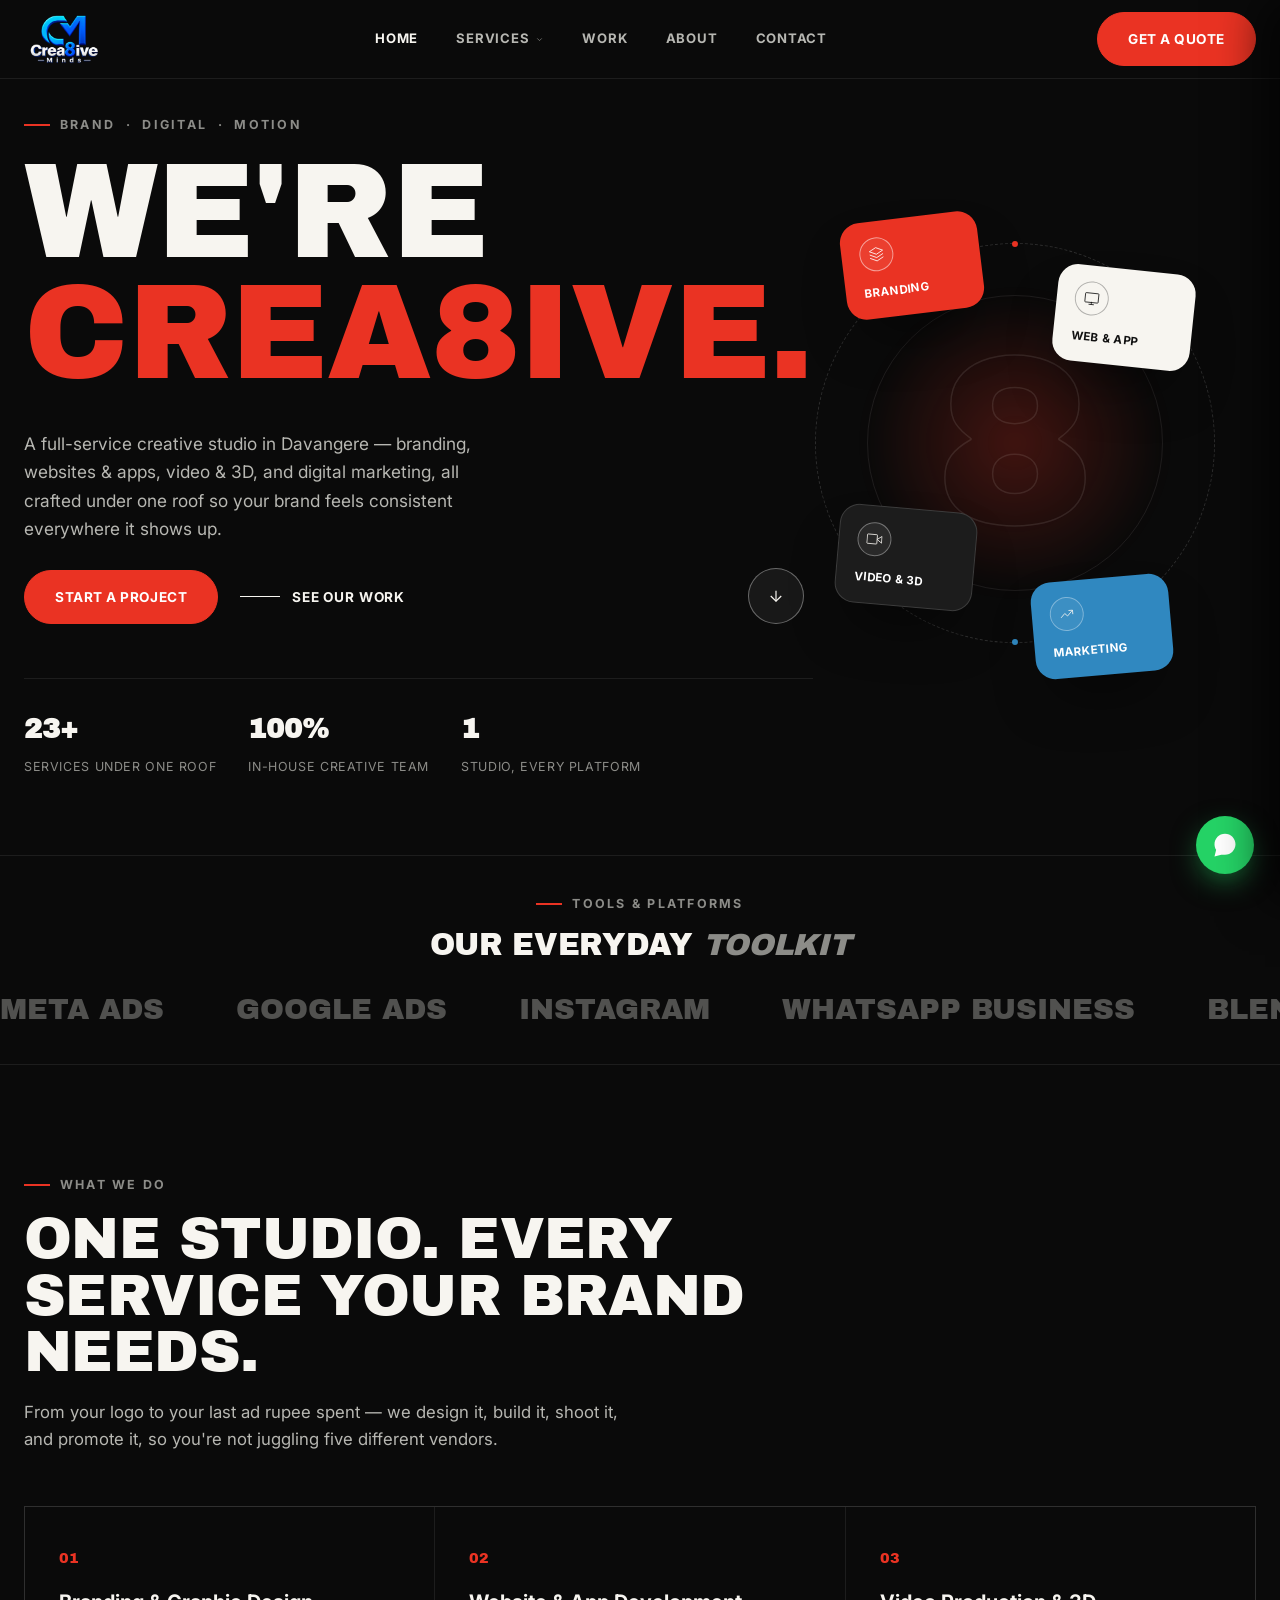
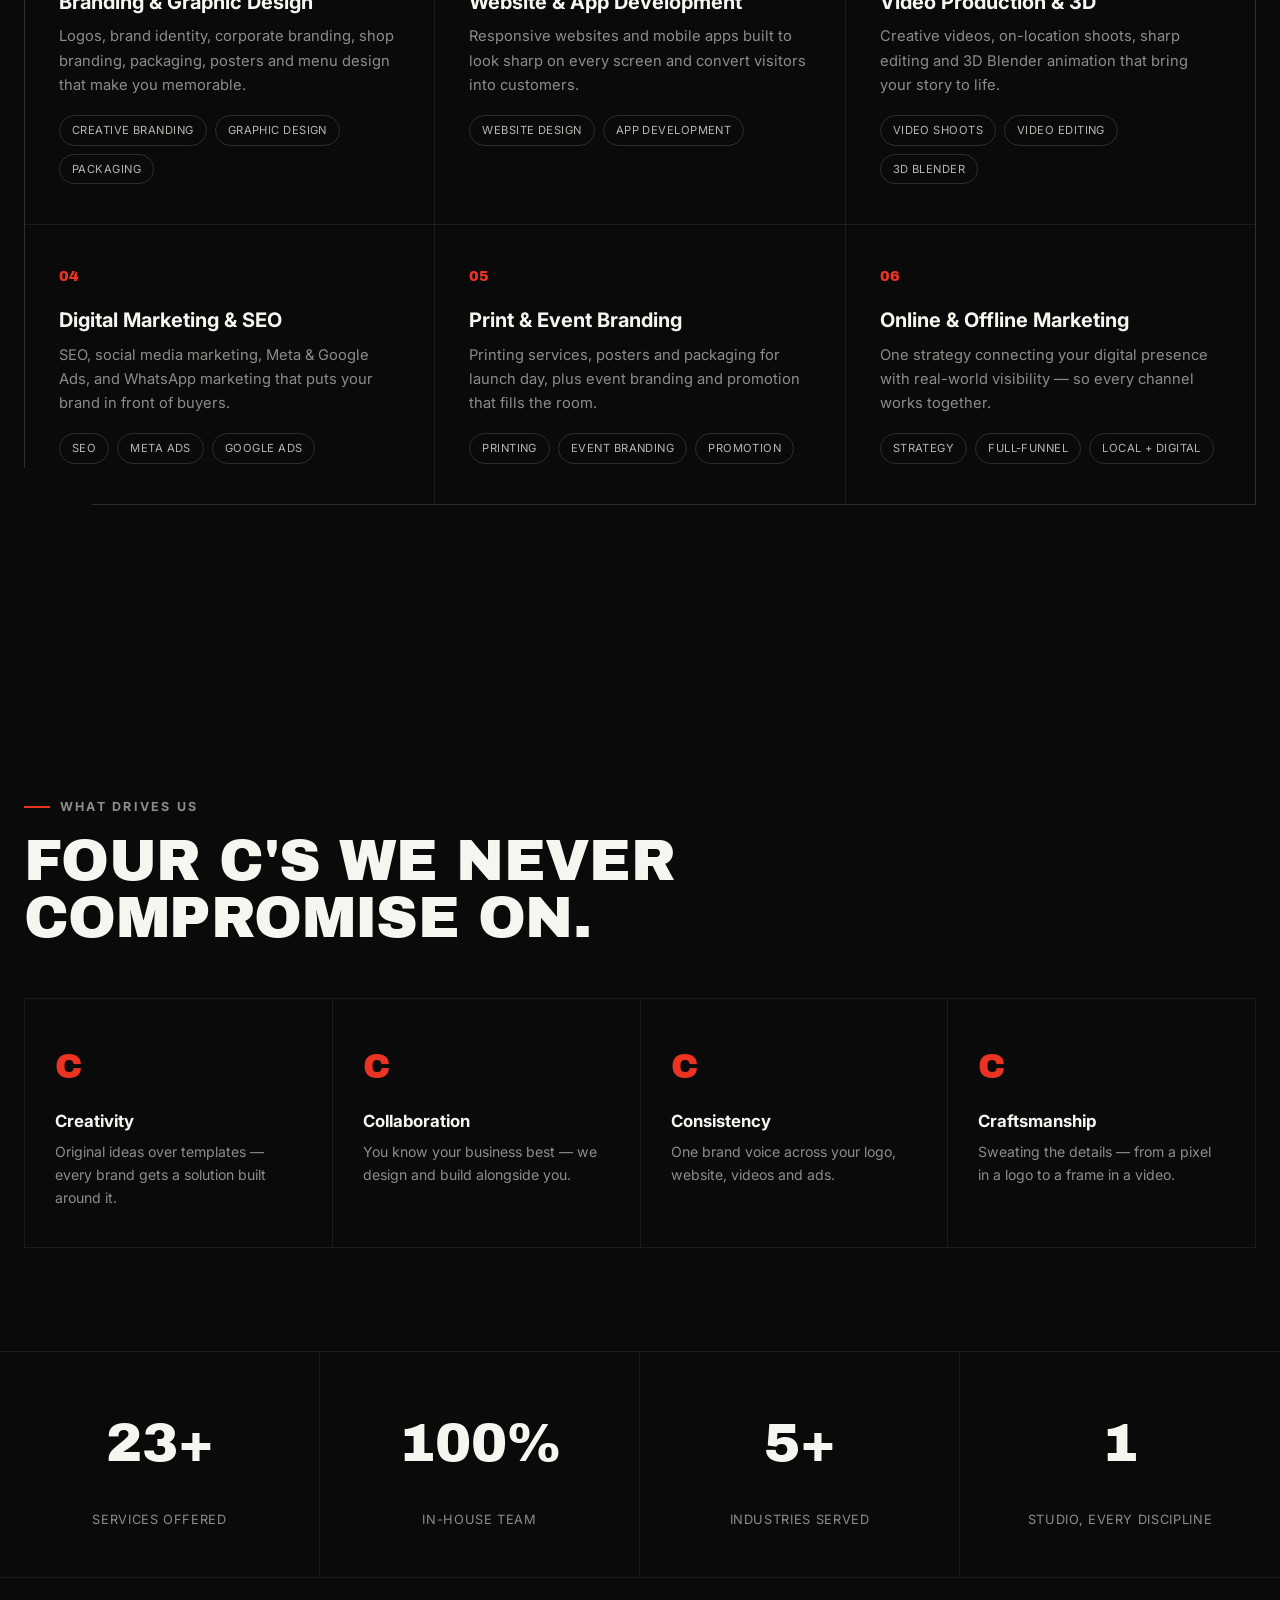
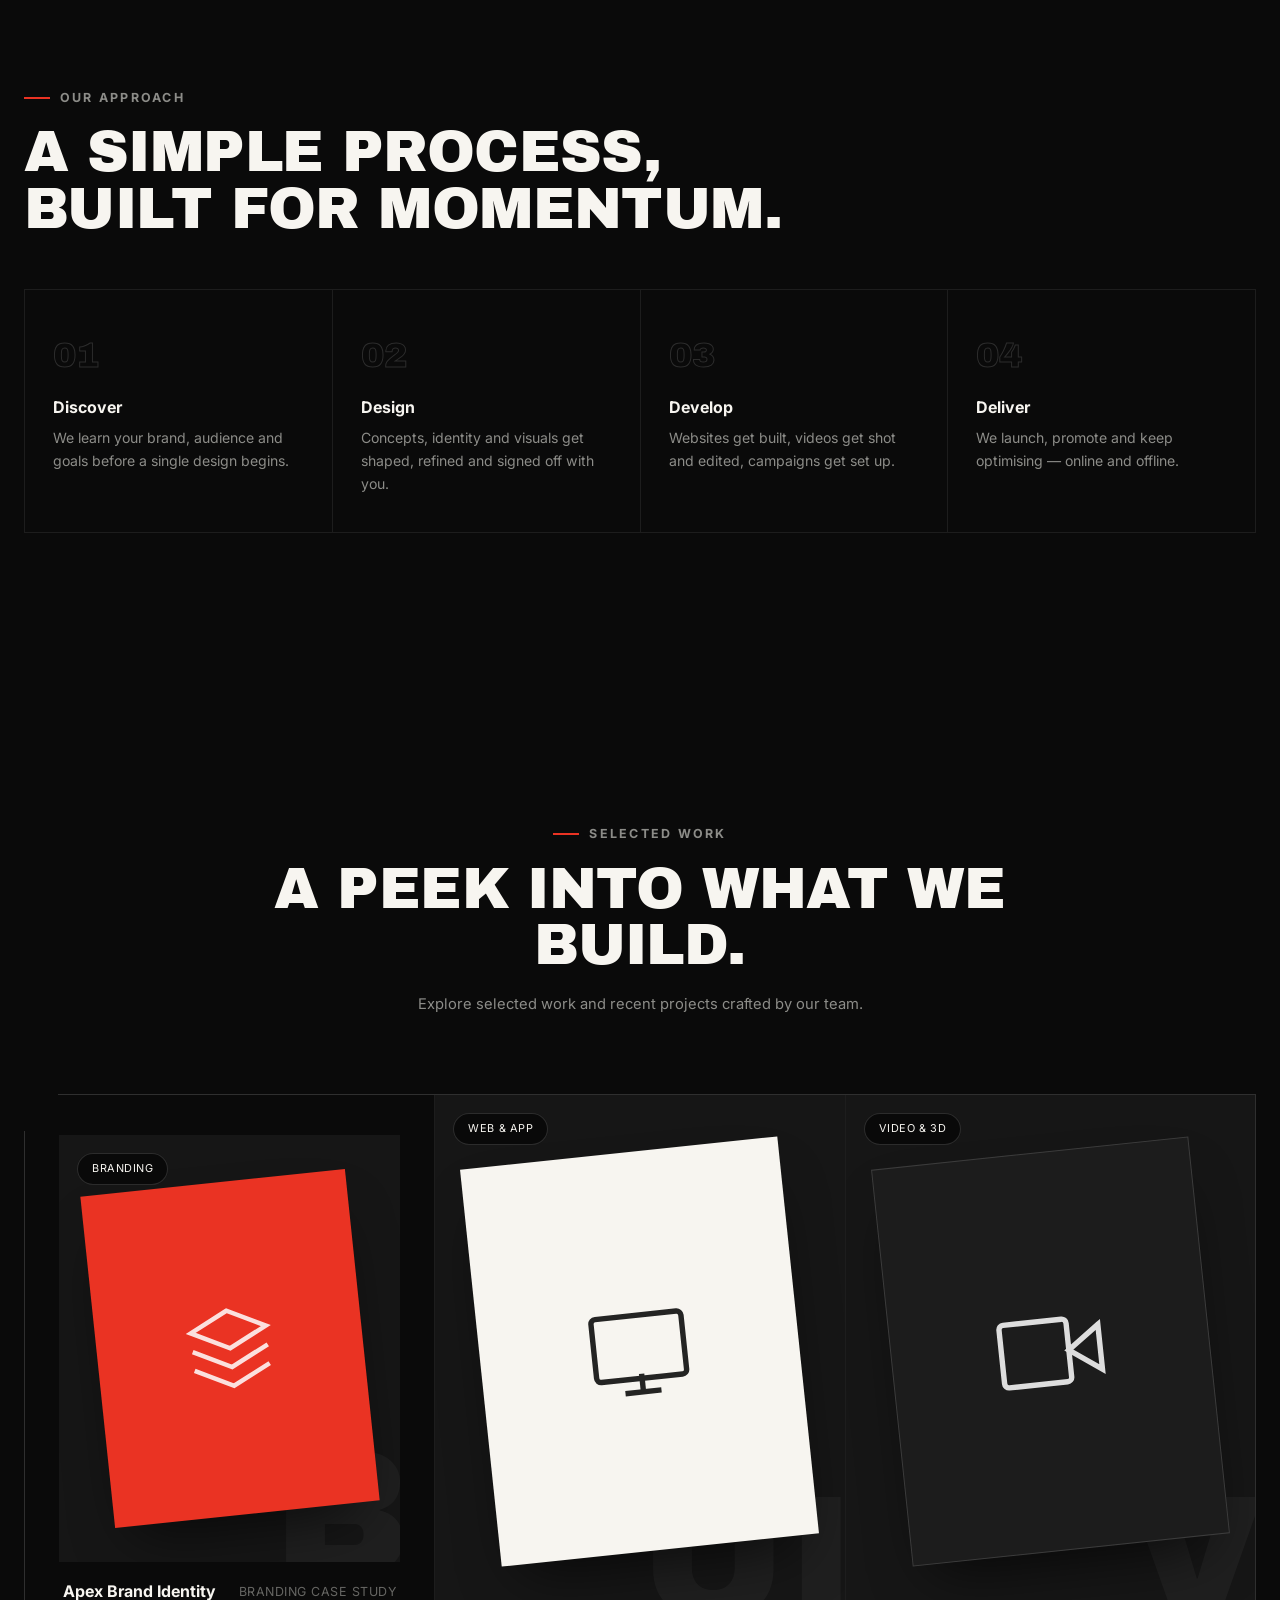
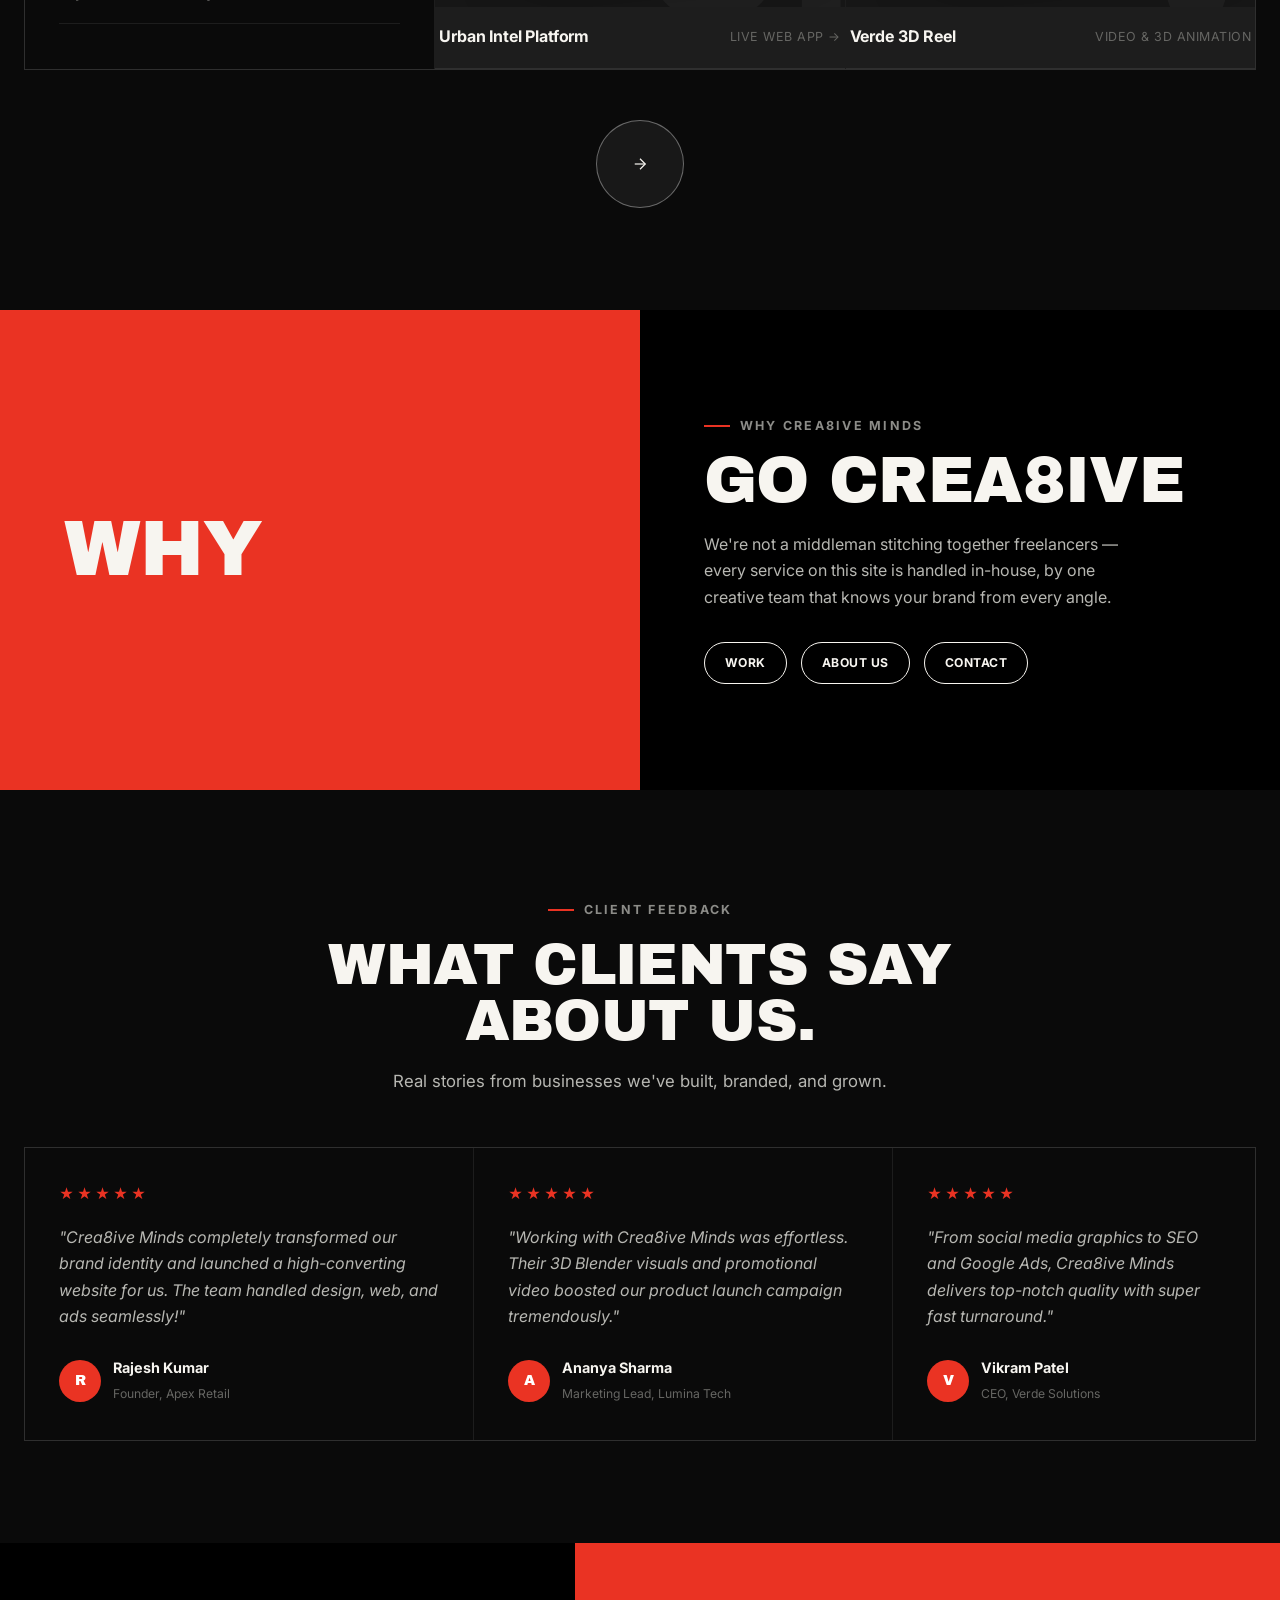
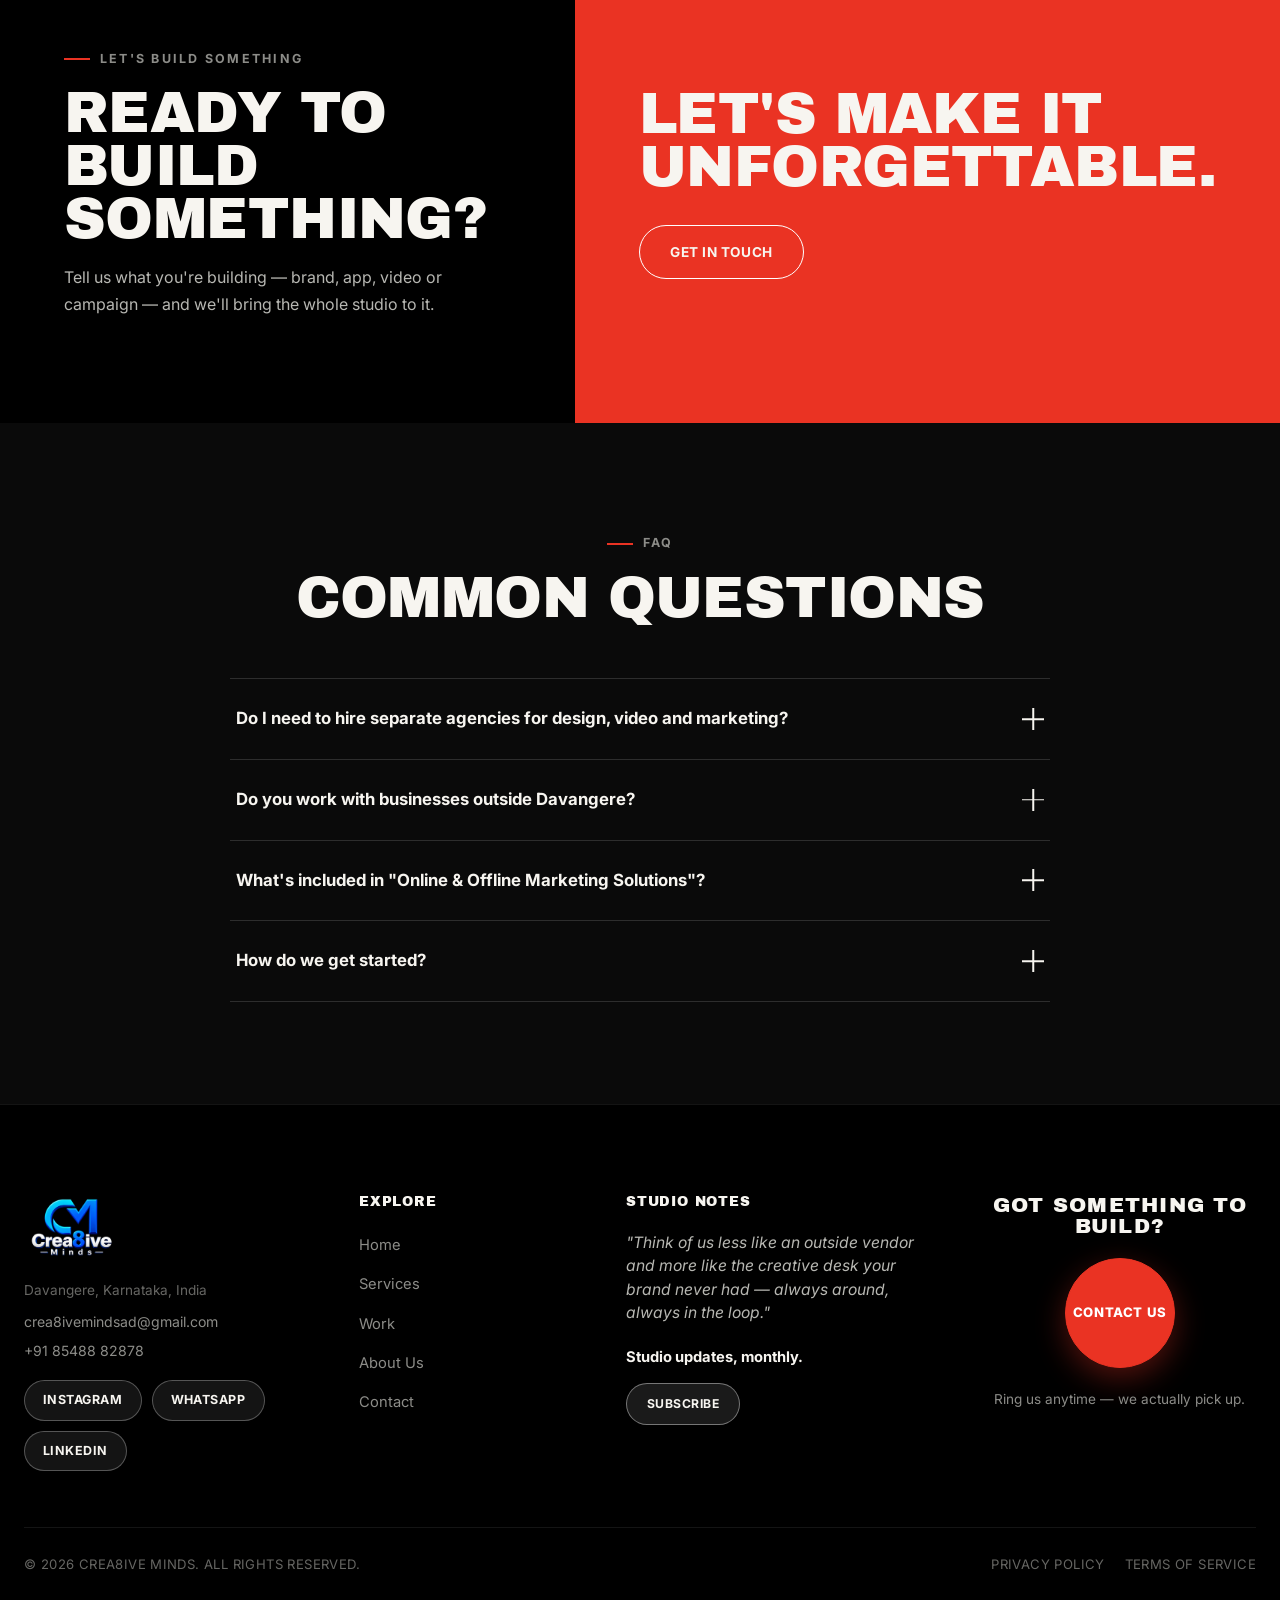
==== commit b881b208: "Remove duplicate WHY block below What We Do section on homepage index.html" ====
--- a/index.html
+++ b/index.html
@@ -271,24 +271,6 @@
     </div>
   </section>
 
-  <!-- ============ WHY WORK WITH US — SPLIT BLOCK ============ -->
-  <div class="split-block reveal">
-    <div class="half red">
-      <h2>WHY</h2>
-    </div>
-    <div class="half black">
-      <div class="eyebrow">Why Crea8ive Minds</div>
-      <h2 style="font-size:clamp(2.4rem,5vw,4rem);">GO CREA8IVE</h2>
-      <p>We're not a middleman stitching together freelancers — every service on this site is handled in-house, by one
-        creative team that knows your brand from every angle.</p>
-      <div class="btn-row">
-        <a href="work.html" class="pill-btn sm">Work</a>
-        <a href="about.html" class="pill-btn sm">About Us</a>
-        <a href="contact.html" class="pill-btn sm">Contact</a>
-      </div>
-    </div>
-  </div>
-
   <!-- ============ VALUES ============ -->
   <section>
     <div class="container">
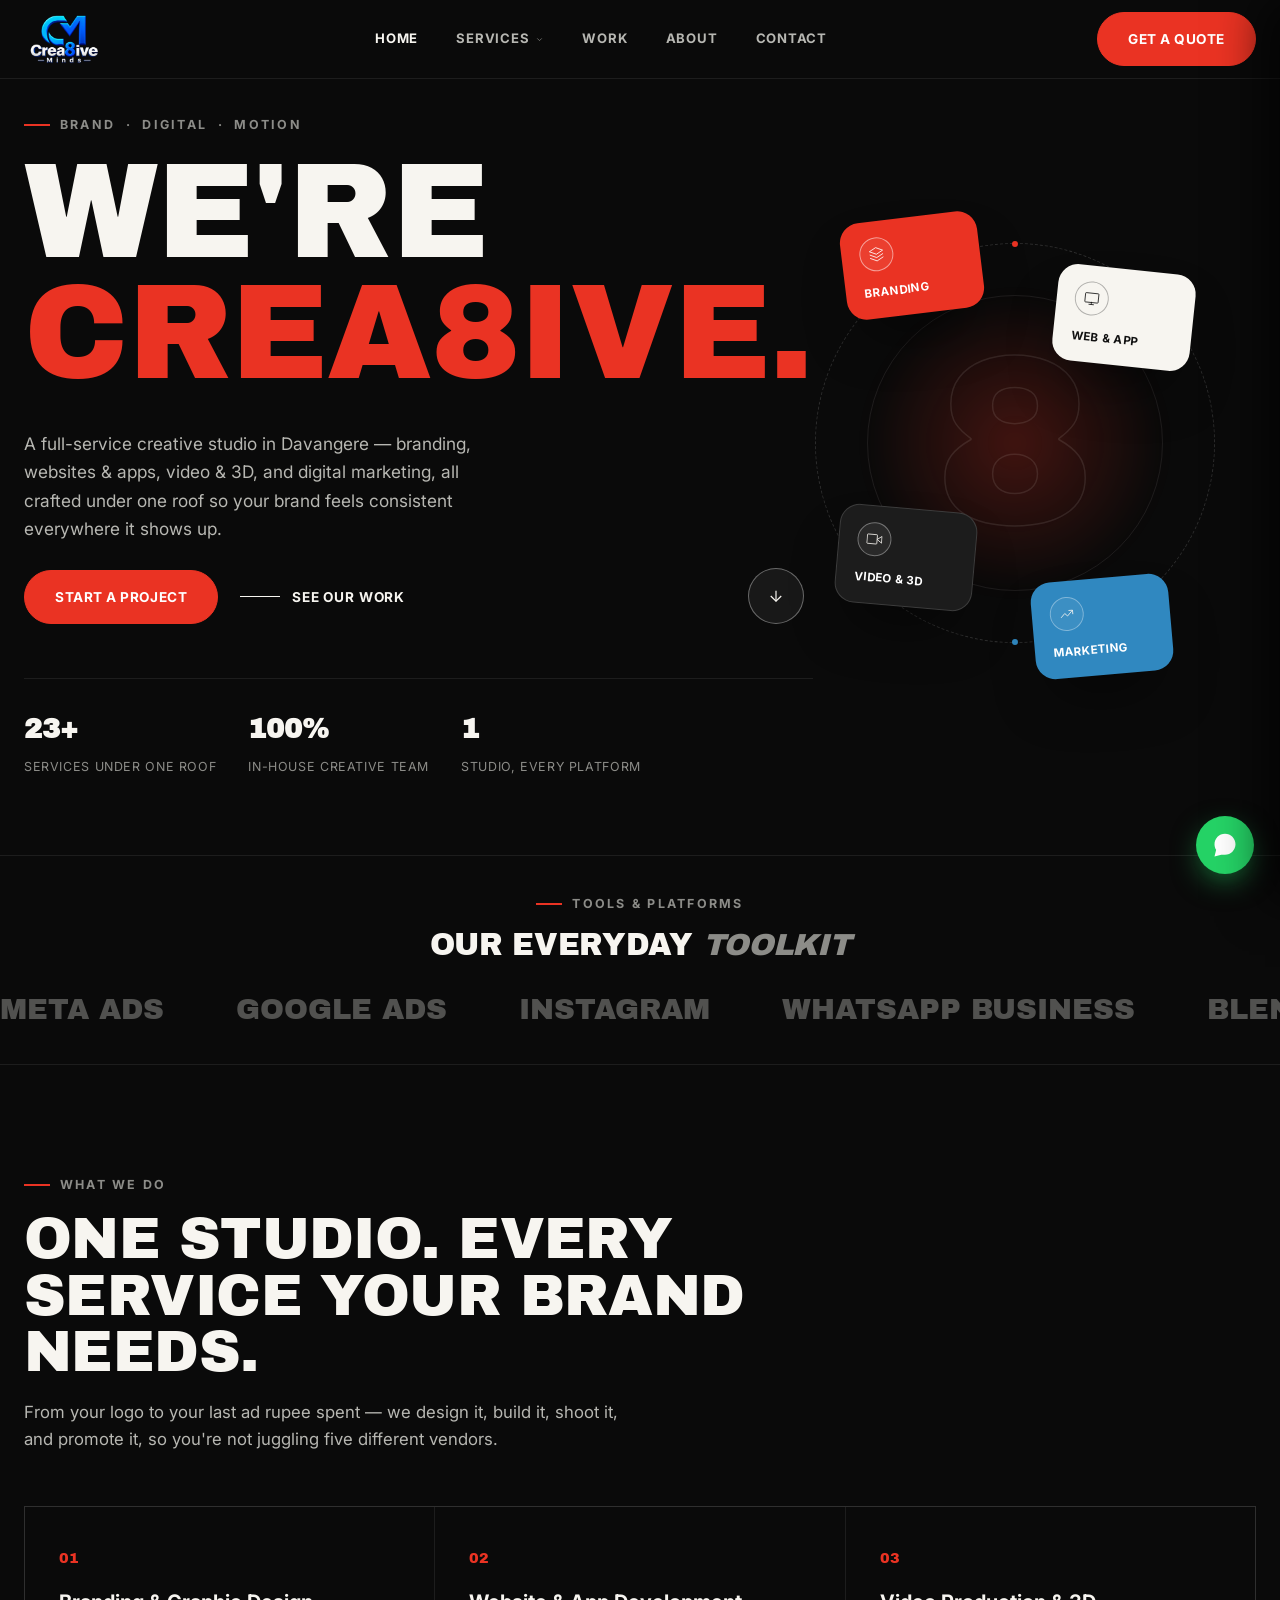
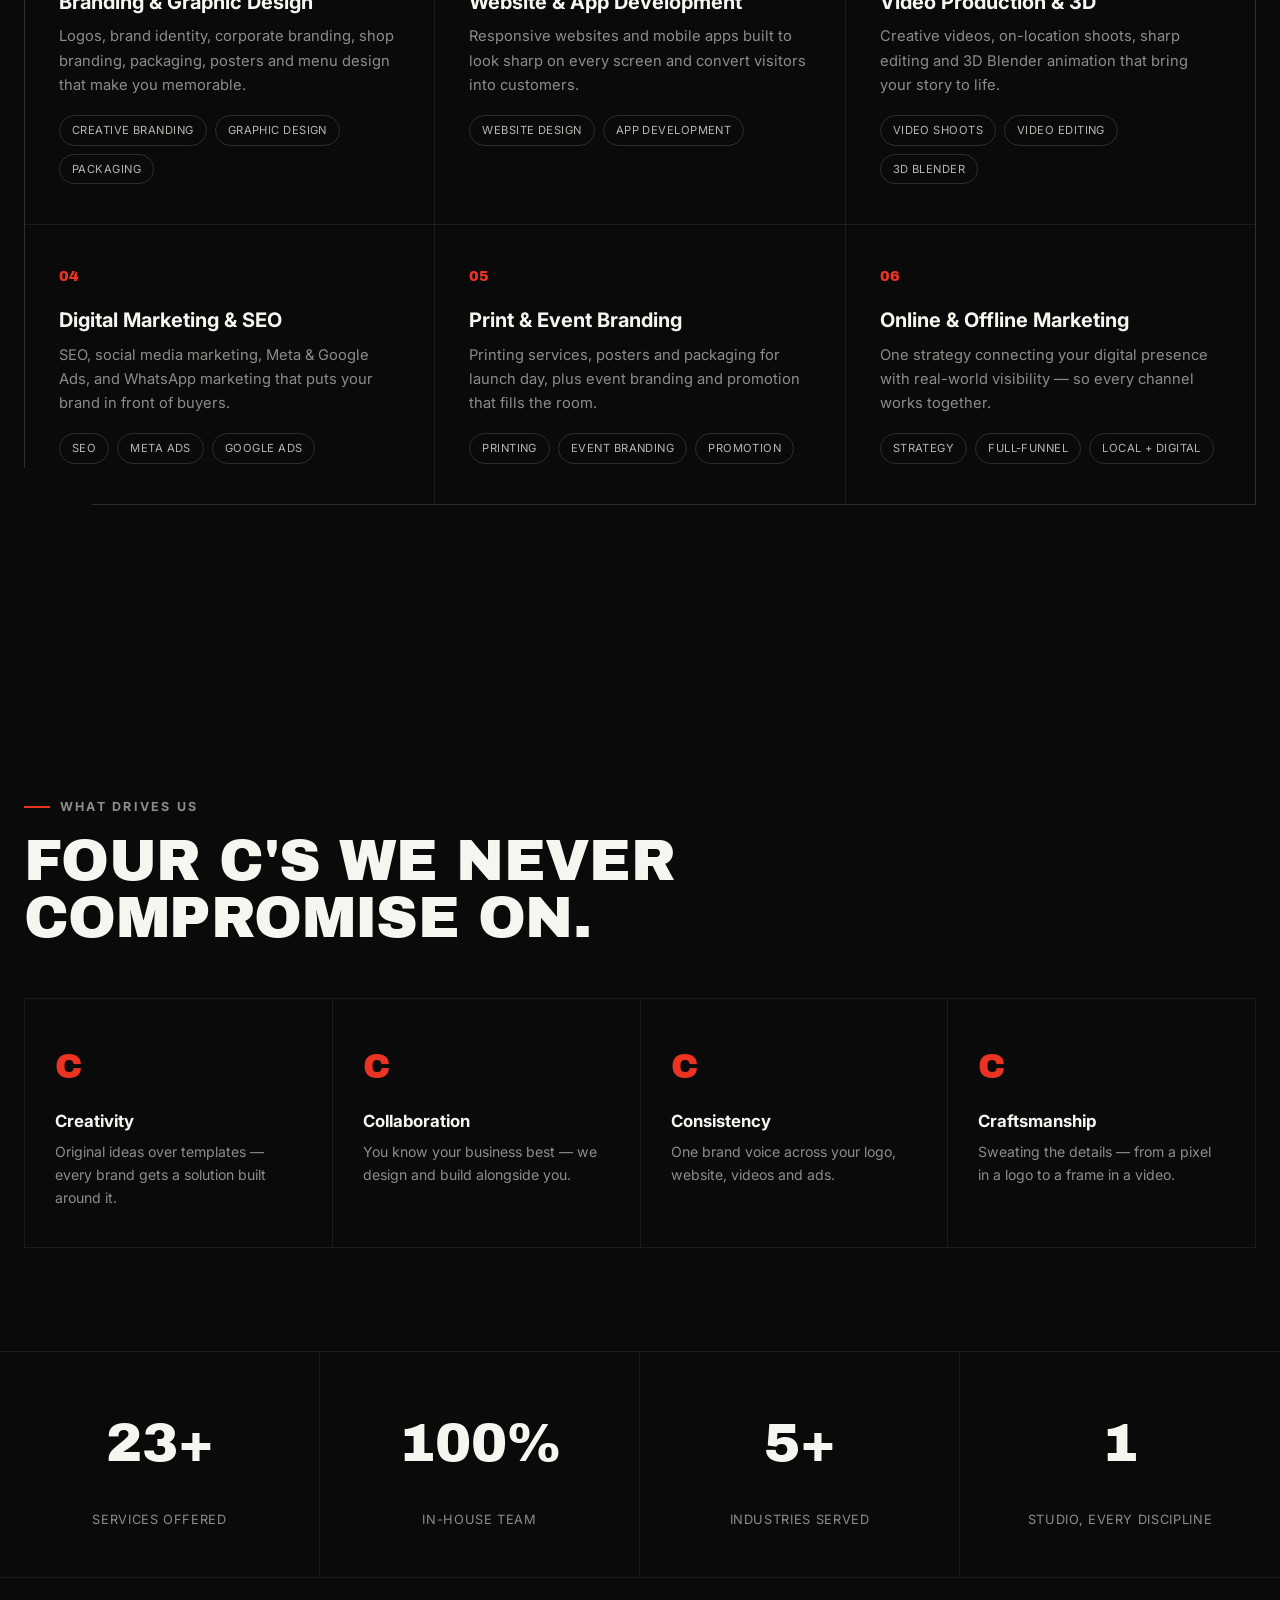
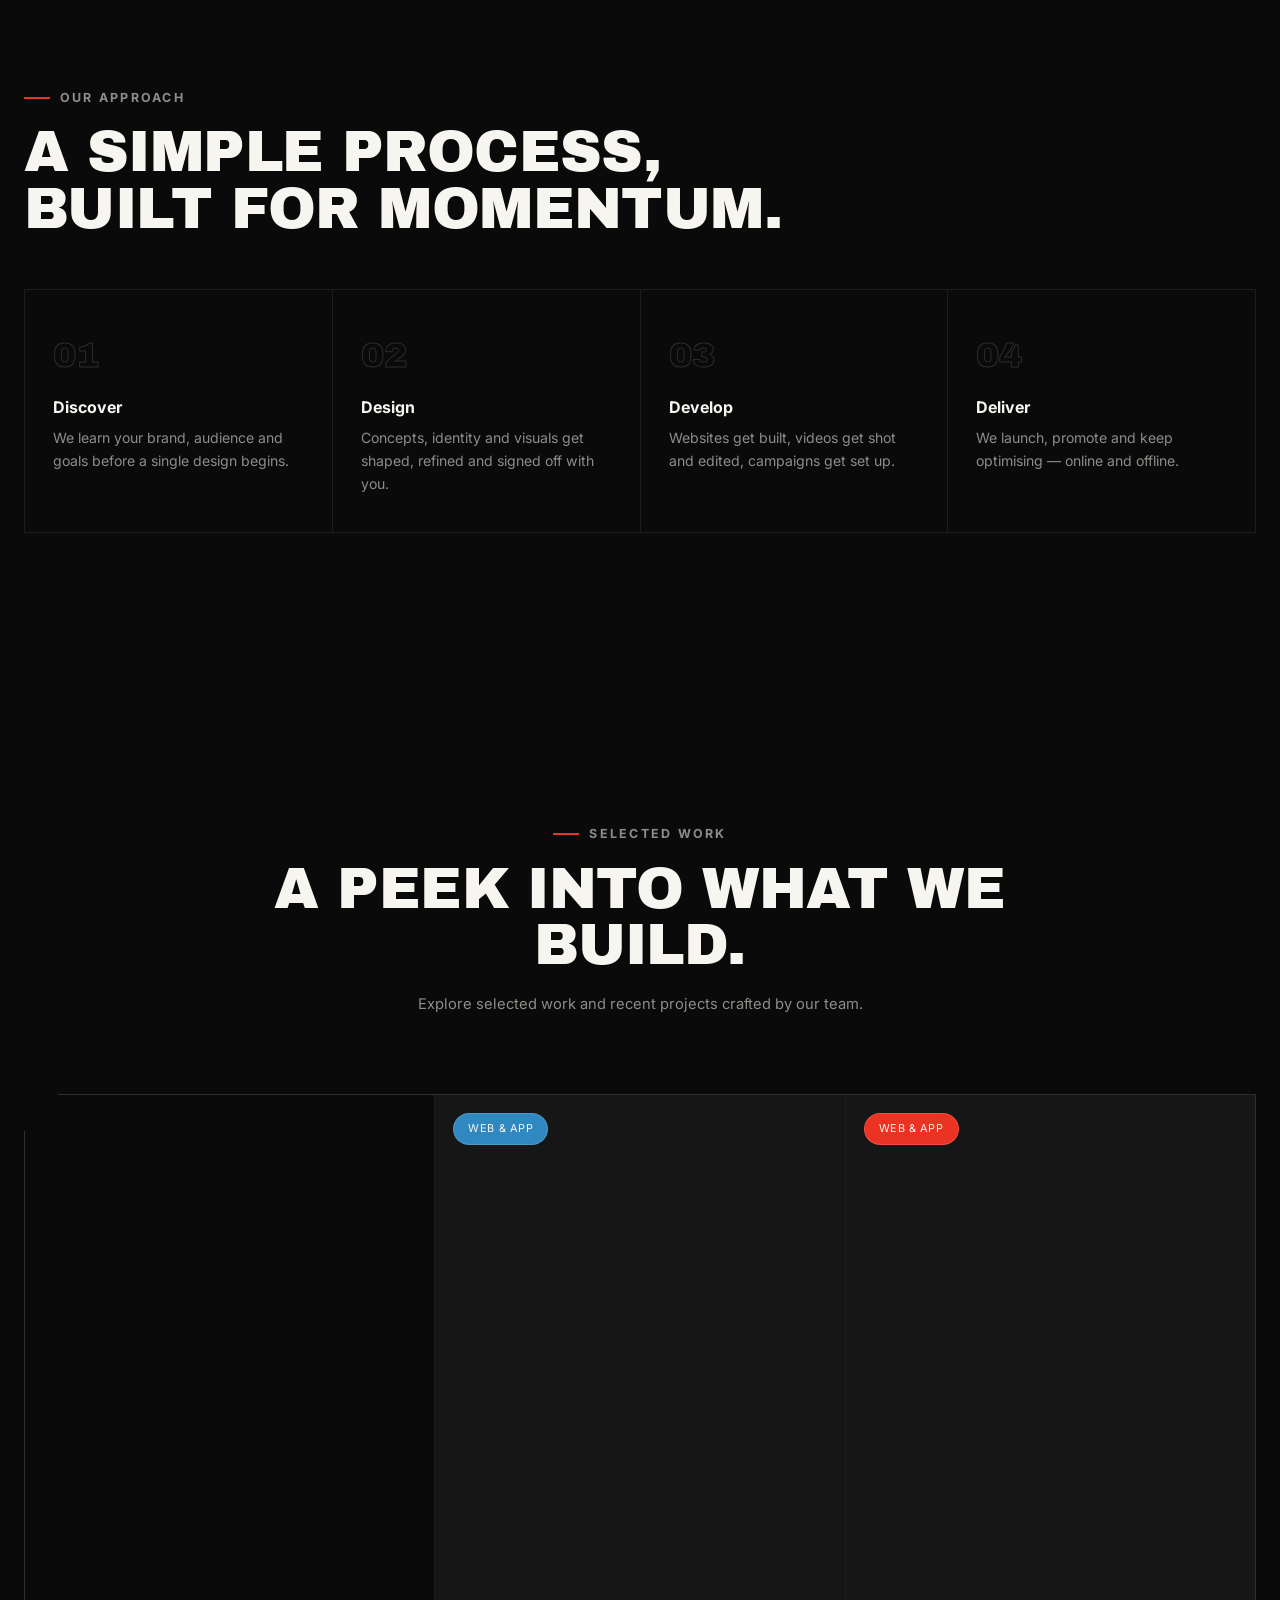
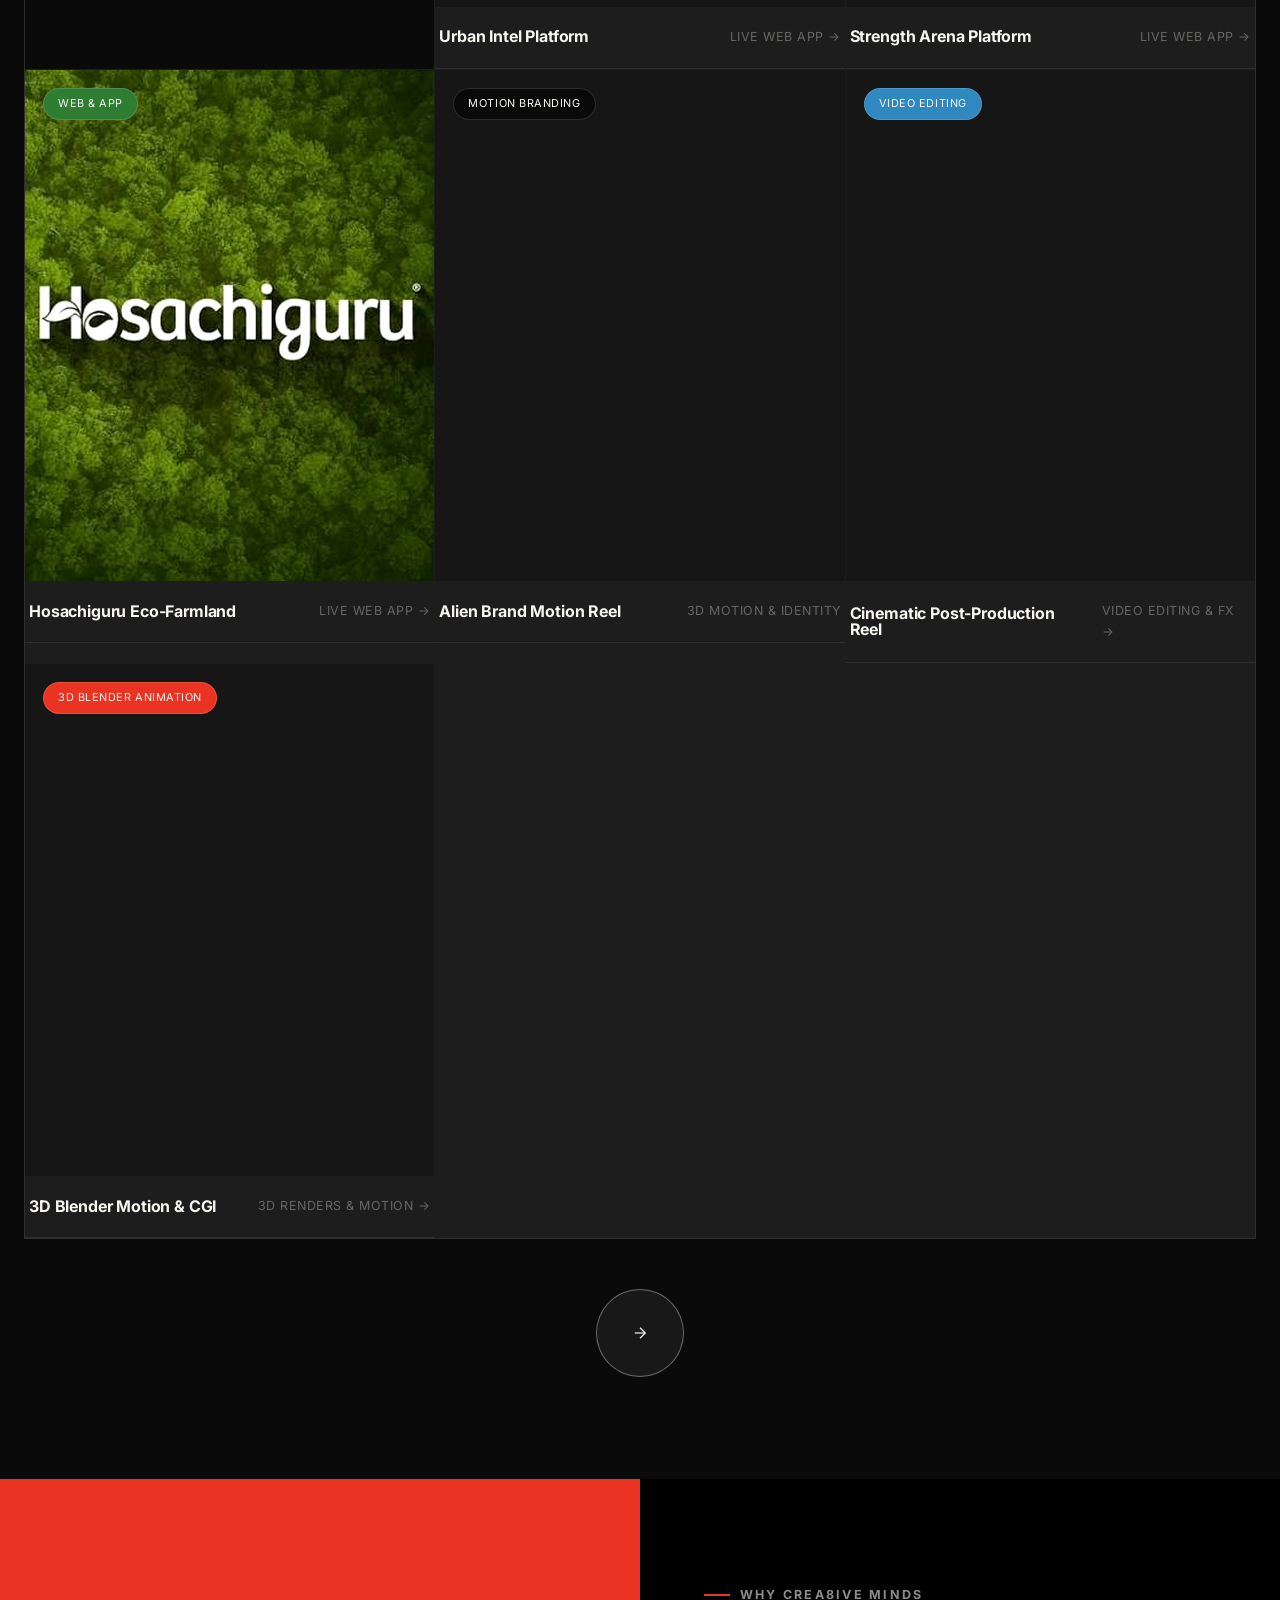
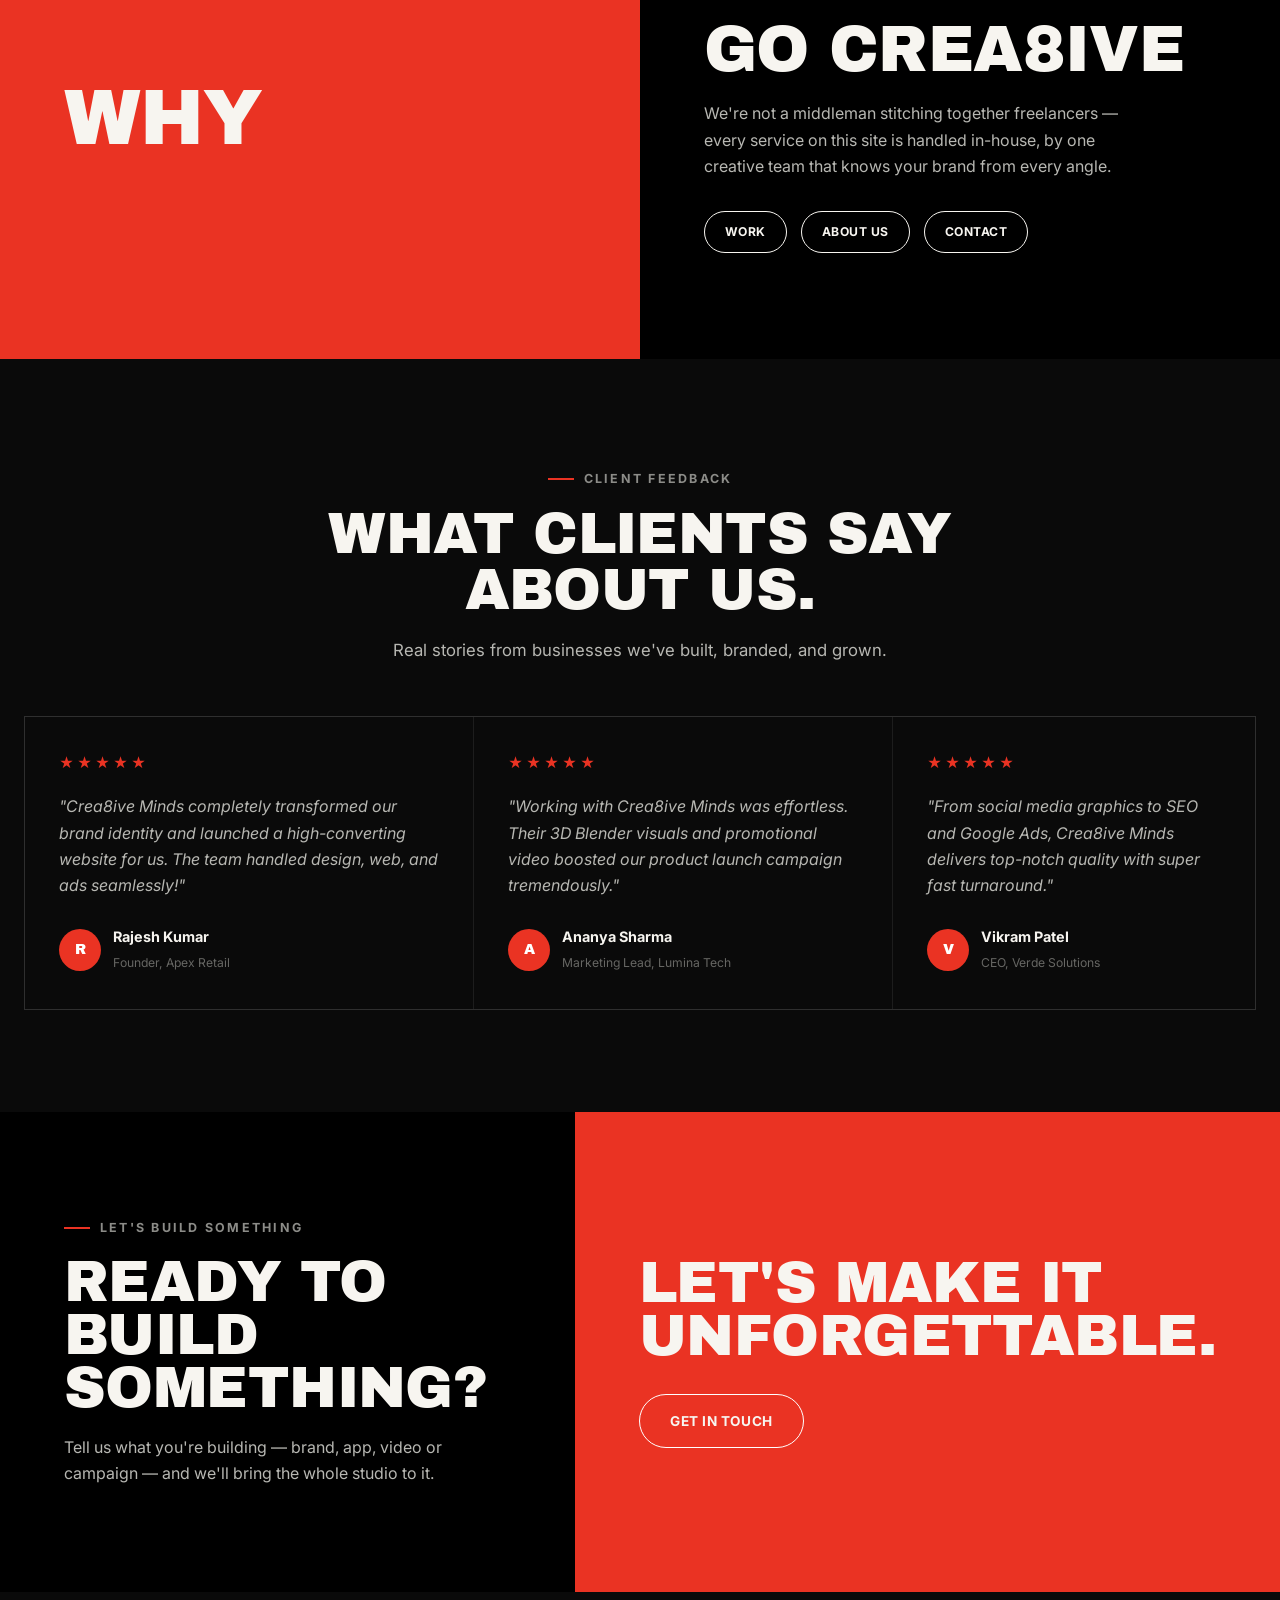
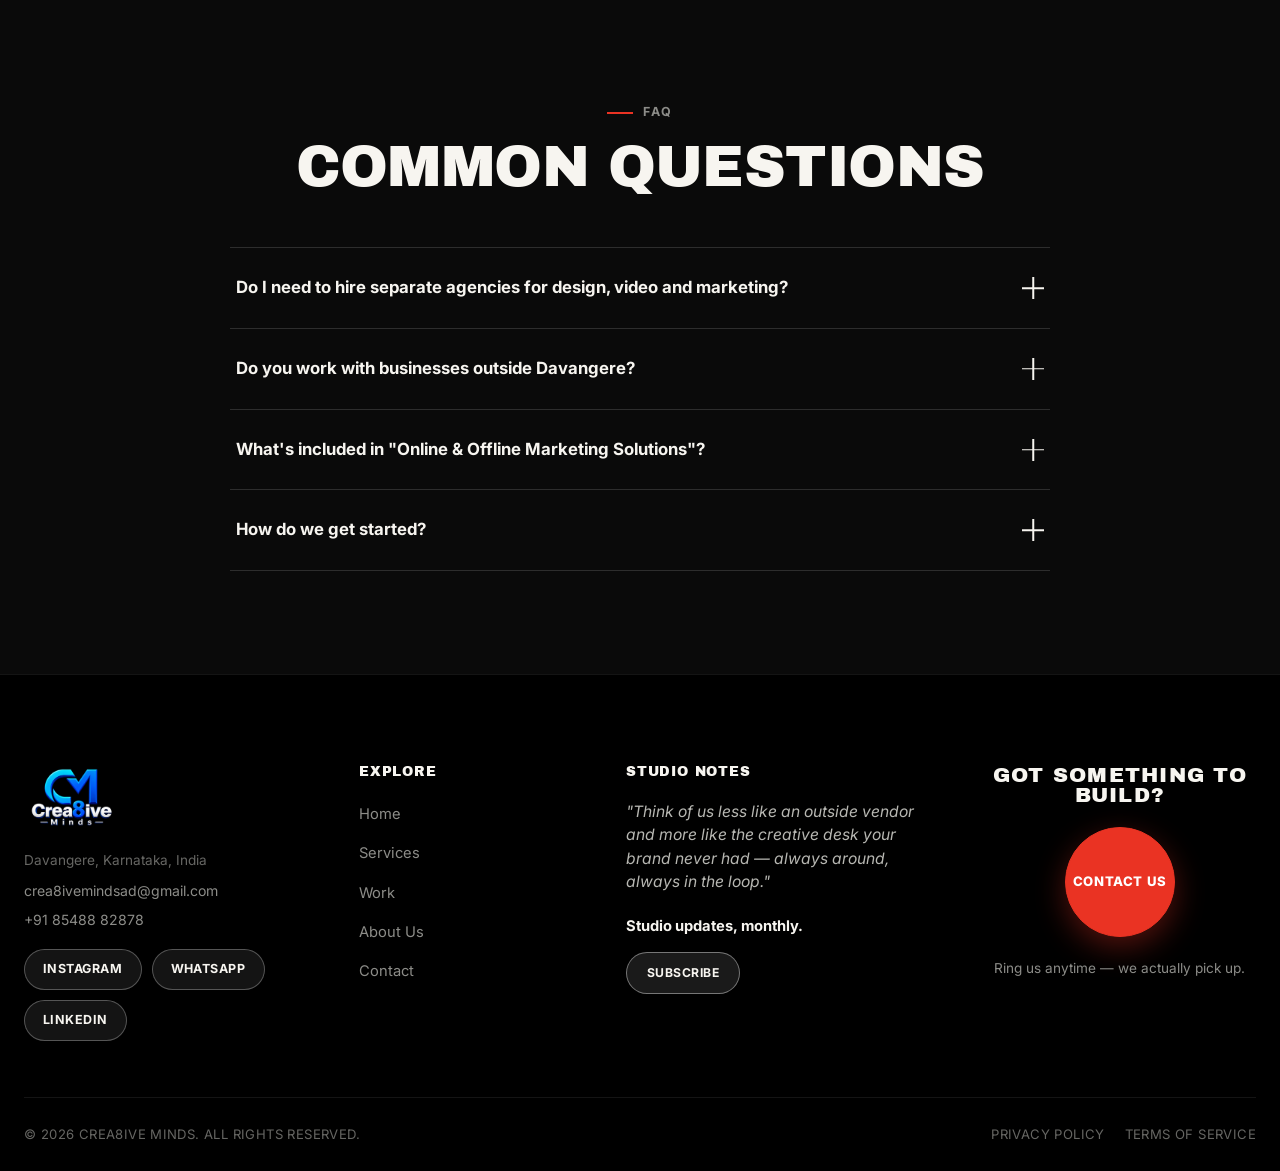
==== commit ed4ba75c: "Update Selected Work grid on index.html and work.html to feature only real user-uploaded project ass" ====
--- a/index.html
+++ b/index.html
@@ -360,53 +360,65 @@
         <p class="section-sub">Explore selected work and recent projects crafted by our team.</p>
       </div>
       <div class="grid grid-3 gapless">
-        <div class="work-card reveal">
+        <a href="https://urban-intel-virid.vercel.app/" target="_blank" rel="noopener" class="work-card reveal" data-cursor="Live Demo">
           <div class="work-thumb">
-            <span class="bg-letter">B</span>
-            <span class="cat-badge">Branding</span>
-            <div class="tilt-shape" style="background:var(--red);">
-              <svg viewBox="0 0 24 24" fill="none" stroke="#fff" stroke-width="1.2">
-                <path d="M12 2L2 7l10 5 10-5-10-5z" />
-                <path d="M2 17l10 5 10-5" />
-                <path d="M2 12l10 5 10-5" />
-              </svg>
-            </div>
-          </div>
-          <div class="work-info">
-            <h3>Apex Brand Identity</h3><span>Branding Case Study</span>
-          </div>
-        </div>
-        <a href="https://urban-intel-virid.vercel.app/" target="_blank" rel="noopener" class="work-card reveal reveal-delay-1" data-cursor="Live Demo">
-          <div class="work-thumb">
-            <span class="bg-letter">UI</span>
-            <span class="cat-badge">Web &amp; App</span>
-            <div class="tilt-shape" style="background:var(--white);">
-              <svg viewBox="0 0 24 24" fill="none" stroke="#000" stroke-width="1.2">
-                <rect x="2" y="4" width="20" height="14" rx="1" />
-                <line x1="8" y1="21" x2="16" y2="21" />
-                <line x1="12" y1="17" x2="12" y2="21" />
-              </svg>
-            </div>
+            <video class="work-video" src="assets/urban-intel-app.mp4" autoplay loop muted playsinline webkit-playsinline poster="assets/urban-intel-app_poster.webp"></video>
+            <span class="cat-badge" style="background:var(--blue);">Web &amp; App</span>
           </div>
           <div class="work-info">
             <h3>Urban Intel Platform</h3><span>Live Web App &rarr;</span>
           </div>
         </a>
-        <div class="work-card reveal reveal-delay-2">
+
+        <a href="https://strength-arena.vercel.app/" target="_blank" rel="noopener" class="work-card reveal reveal-delay-1" data-cursor="Live Demo">
           <div class="work-thumb">
-            <span class="bg-letter">V</span>
-            <span class="cat-badge">Video &amp; 3D</span>
-            <div class="tilt-shape" style="background:var(--panel-2); border:1px solid var(--border);">
-              <svg viewBox="0 0 24 24" fill="none" stroke="#fff" stroke-width="1.2">
-                <path d="M23 7l-7 5 7 5V7z" />
-                <rect x="1" y="5" width="15" height="14" rx="1" />
-              </svg>
-            </div>
+            <video class="work-video" src="assets/strength-arena-app.mp4" autoplay loop muted playsinline webkit-playsinline poster="assets/strength-arena-app_poster.webp"></video>
+            <span class="cat-badge" style="background:var(--red);">Web &amp; App</span>
           </div>
           <div class="work-info">
-            <h3>Verde 3D Reel</h3><span>Video &amp; 3D Animation</span>
-          </div>
-        </div>
+            <h3>Strength Arena Platform</h3><span>Live Web App &rarr;</span>
+          </div>
+        </a>
+
+        <a href="https://www.hosachiguru.com/" target="_blank" rel="noopener" class="work-card reveal reveal-delay-2" data-cursor="Live Demo">
+          <div class="work-thumb" style="background:#0a0a0a; overflow:hidden;">
+            <img src="assets/hosachiguru-brand-hd.jpg" alt="Hosachiguru Eco-Farmland" style="width:100%; height:100%; object-fit:cover;">
+            <span class="cat-badge" style="background:#2e7d32;">Web &amp; App</span>
+          </div>
+          <div class="work-info">
+            <h3>Hosachiguru Eco-Farmland</h3><span>Live Web App &rarr;</span>
+          </div>
+        </a>
+
+        <div class="work-card reveal reveal-delay-1">
+          <div class="work-thumb">
+            <video class="work-video" src="assets/alien-splash-1080x1920.mp4" autoplay loop muted playsinline webkit-playsinline poster="assets/alien-splash-1080x1920_poster.webp"></video>
+            <span class="cat-badge">Motion Branding</span>
+          </div>
+          <div class="work-info">
+            <h3>Alien Brand Motion Reel</h3><span>3D Motion &amp; Identity</span>
+          </div>
+        </div>
+
+        <a href="https://www.instagram.com/reel/DXqnHasj8qL/?igsi=MWN2ejczcG44aHl5ZA==" target="_blank" rel="noopener" class="work-card reveal reveal-delay-2" data-cursor="Watch Reel">
+          <div class="work-thumb">
+            <video class="work-video" src="assets/video-editing-reel.mp4" autoplay loop muted playsinline webkit-playsinline poster="assets/video-editing-reel_poster.webp"></video>
+            <span class="cat-badge" style="background:var(--blue);">Video Editing</span>
+          </div>
+          <div class="work-info">
+            <h3>Cinematic Post-Production Reel</h3><span>Video Editing &amp; FX &rarr;</span>
+          </div>
+        </a>
+
+        <a href="https://www.instagram.com/reel/DbTCPQti7Ks/?igsi=YTVncjJxMzl4bHN6" target="_blank" rel="noopener" class="work-card reveal reveal-delay-1" data-cursor="Watch Reel">
+          <div class="work-thumb">
+            <video class="work-video" src="assets/blender-3d-reel.mp4" autoplay loop muted playsinline webkit-playsinline poster="assets/blender-3d-reel_poster.webp"></video>
+            <span class="cat-badge" style="background:var(--red);">3D Blender Animation</span>
+          </div>
+          <div class="work-info">
+            <h3>3D Blender Motion &amp; CGI</h3><span>3D Renders &amp; Motion &rarr;</span>
+          </div>
+        </a>
       </div>
       <div class="work-nav reveal">
         <a href="work.html" class="circle-btn" data-cursor="All Work">
--- a/css/style.css
+++ b/css/style.css
@@ -74,6 +74,7 @@
 
 .container { max-width: var(--container); margin-inline: auto; padding-inline: 24px; }
 section { padding-block: var(--section-pad); position: relative; }
+section + section { padding-top: clamp(20px, 3.5vw, 40px); }
 
 .eyebrow {
   display: inline-flex;
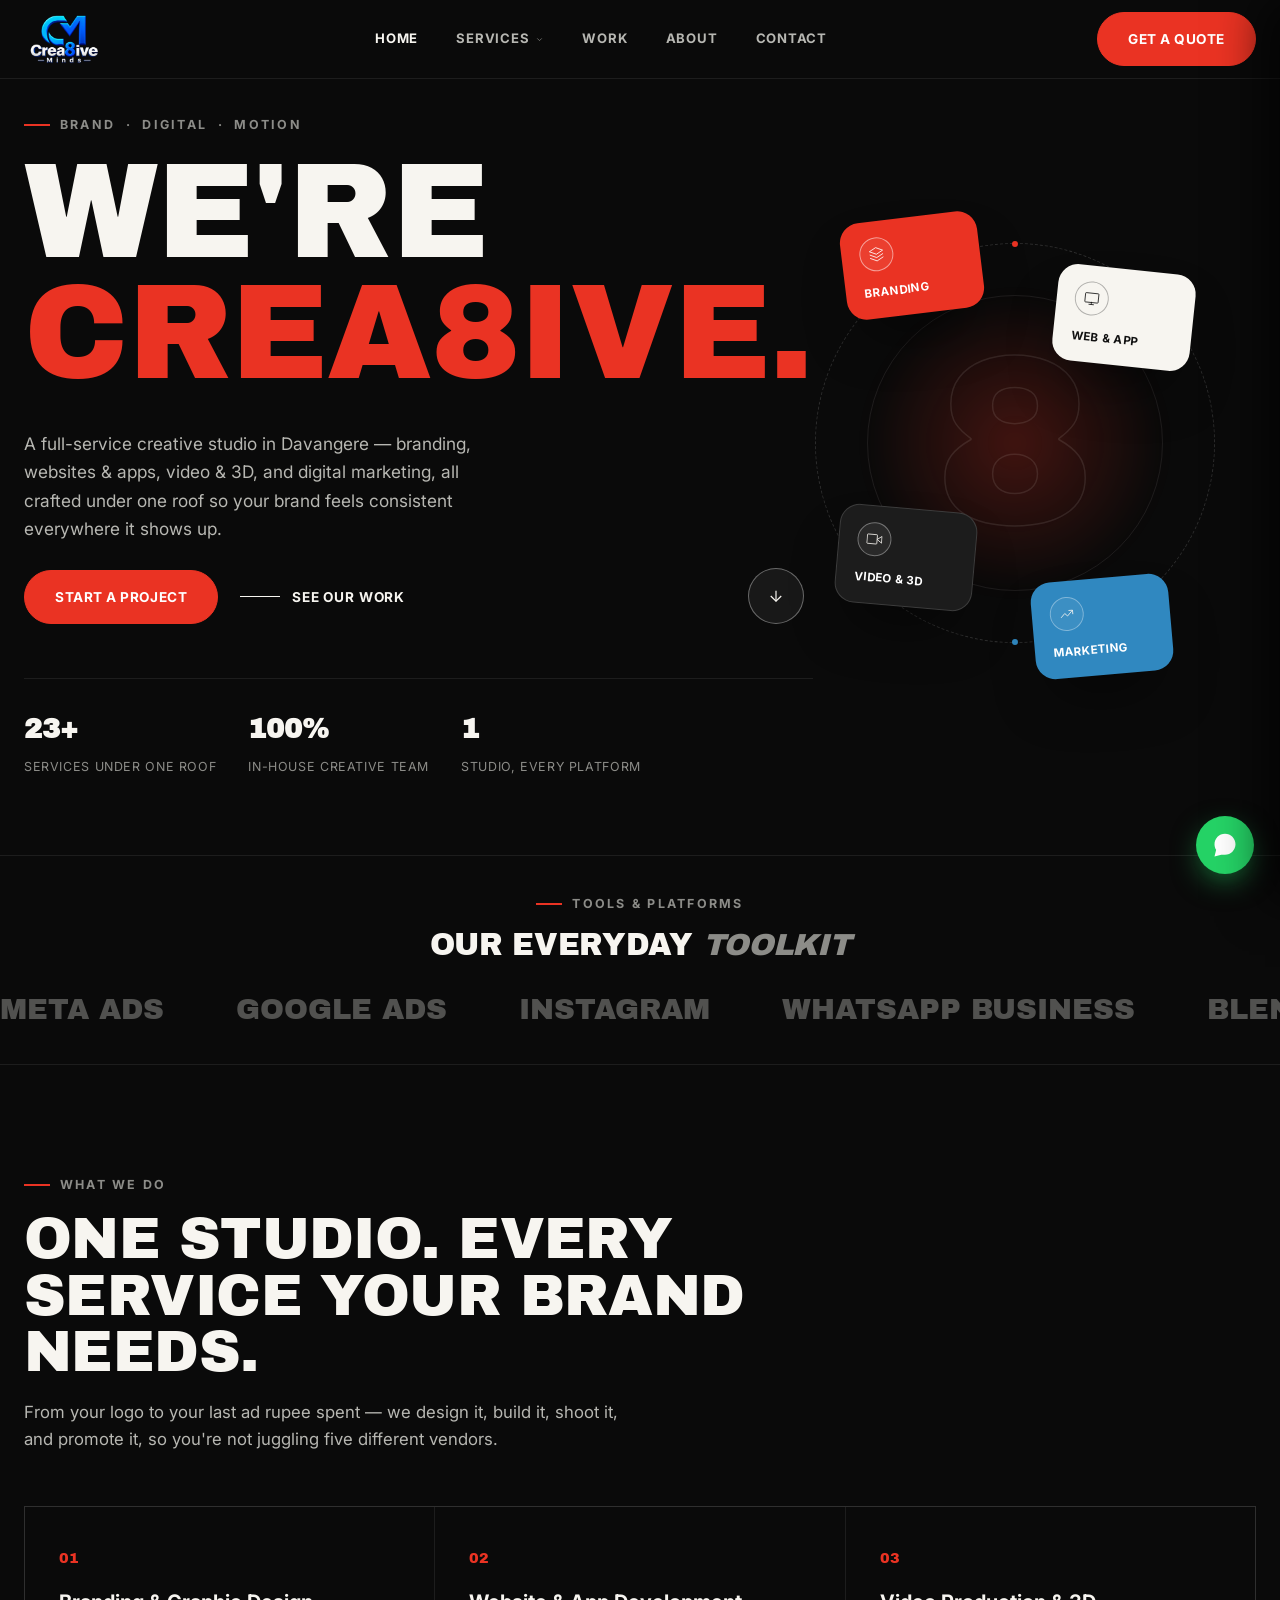
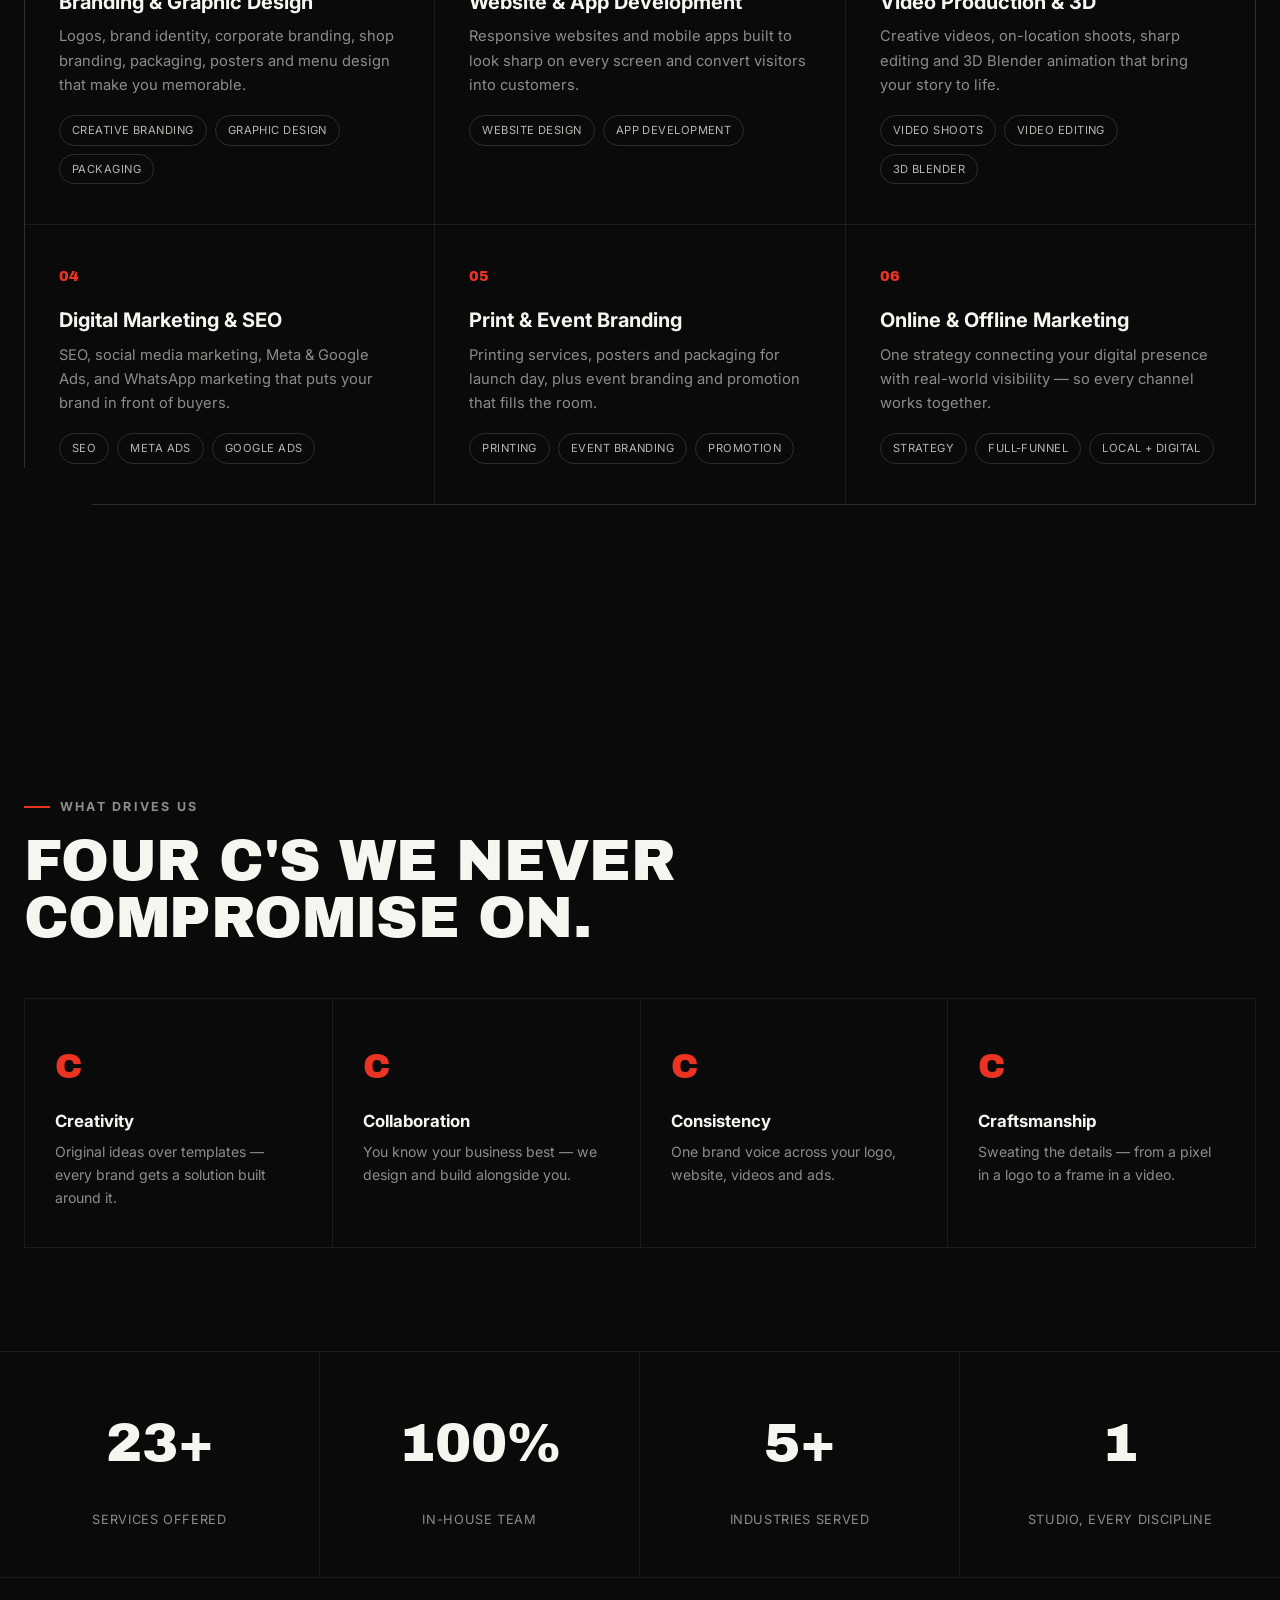
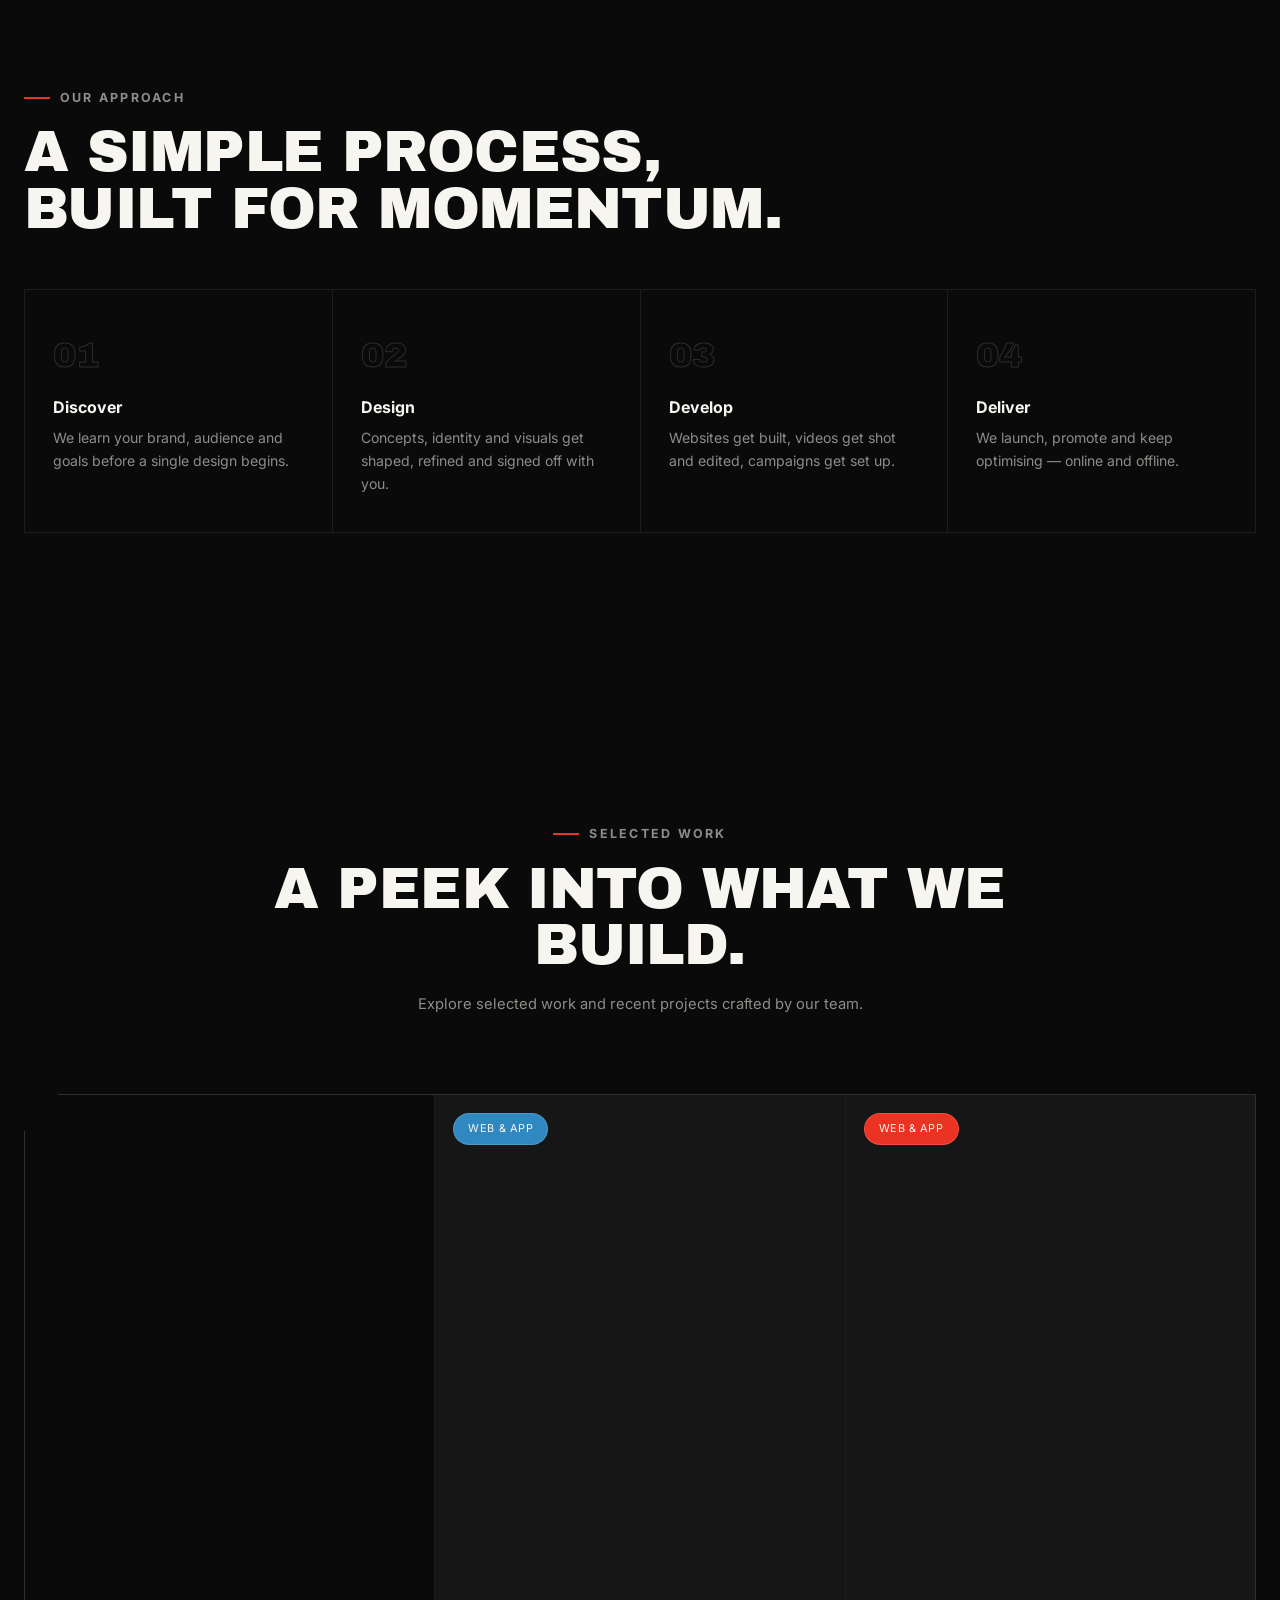
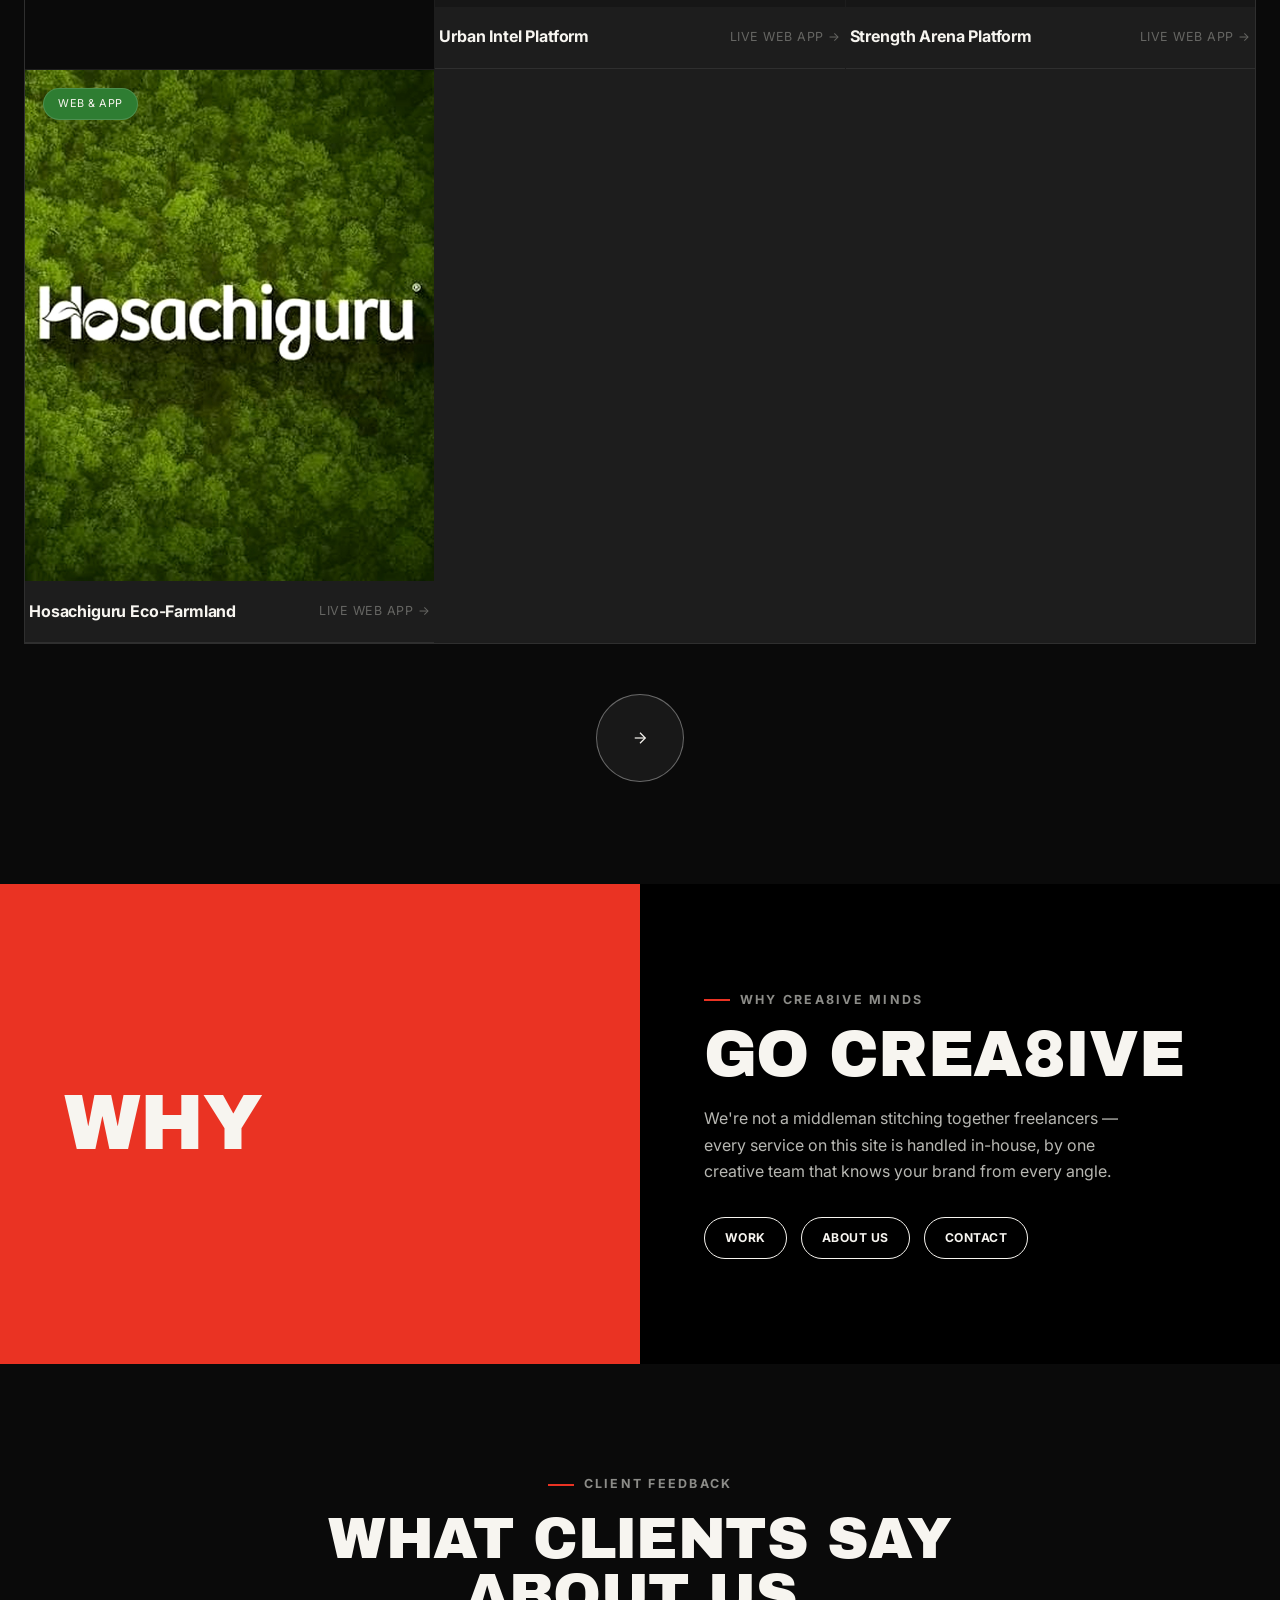
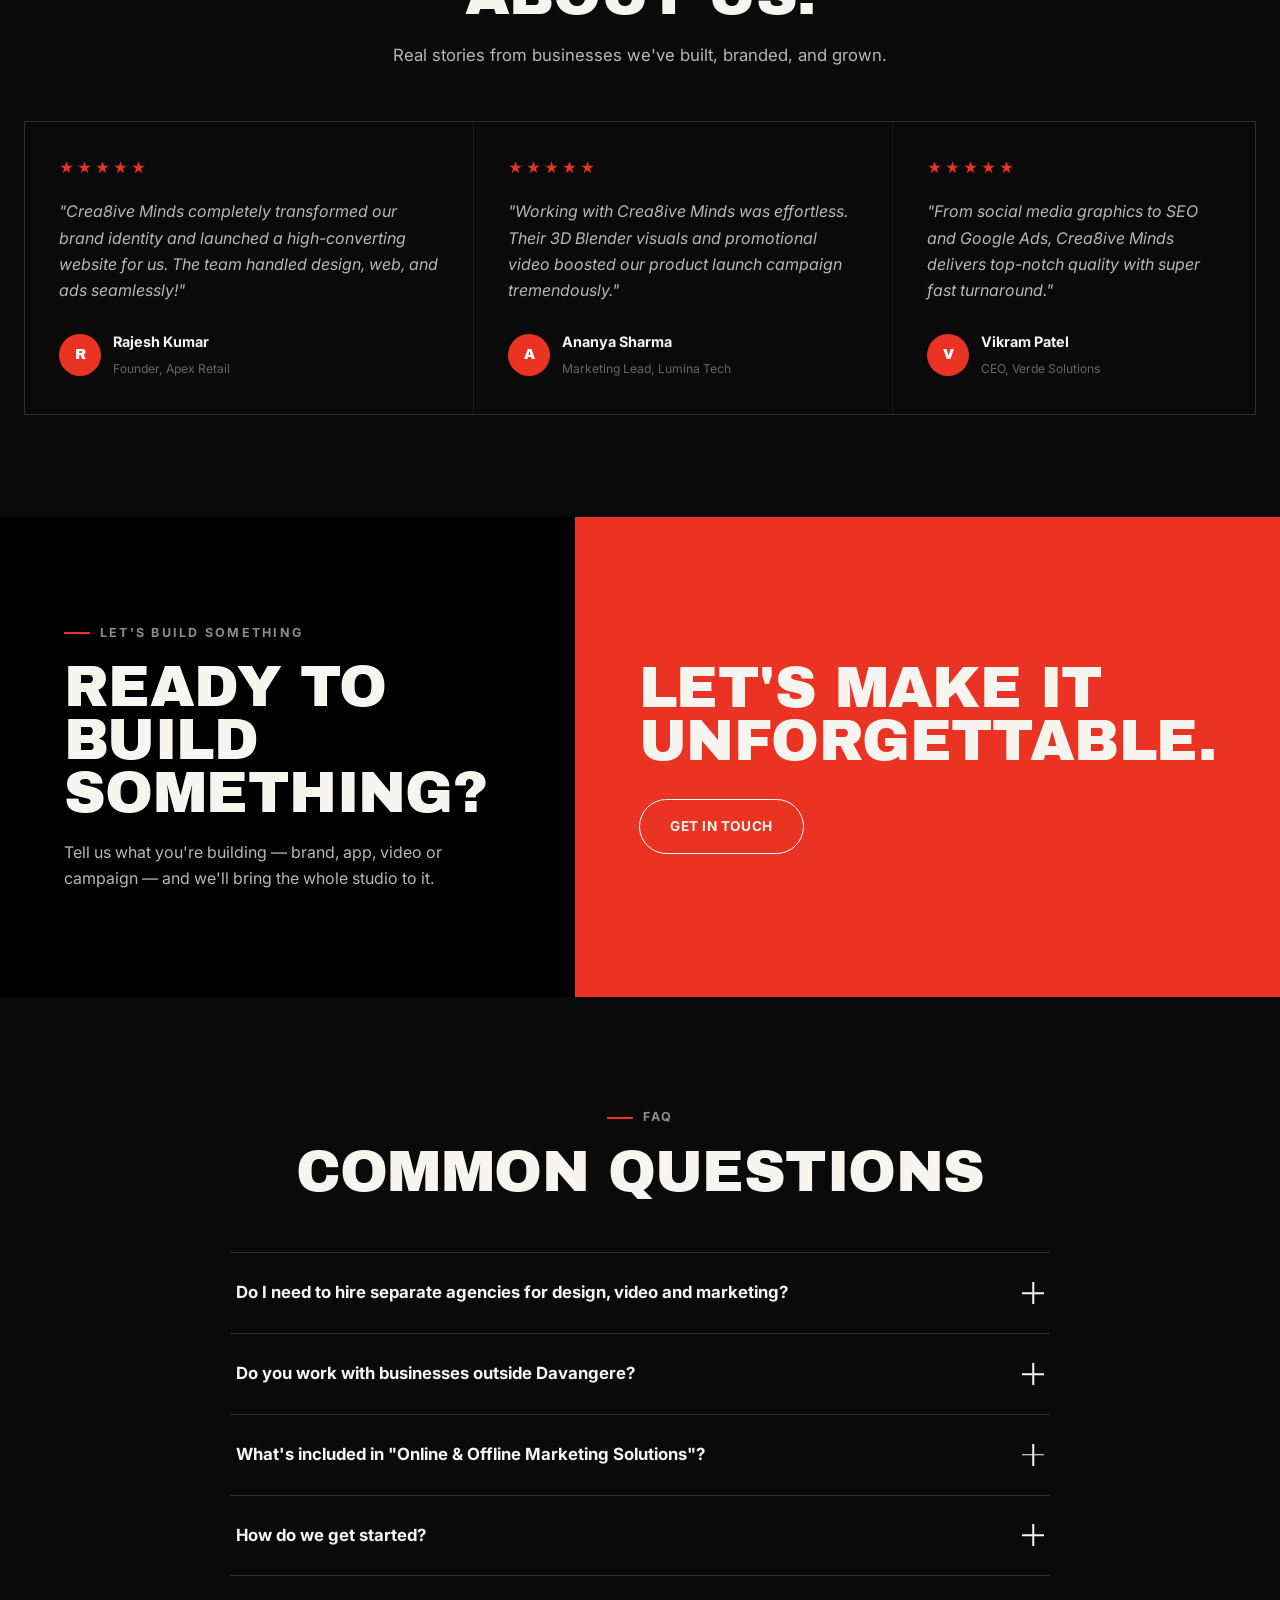
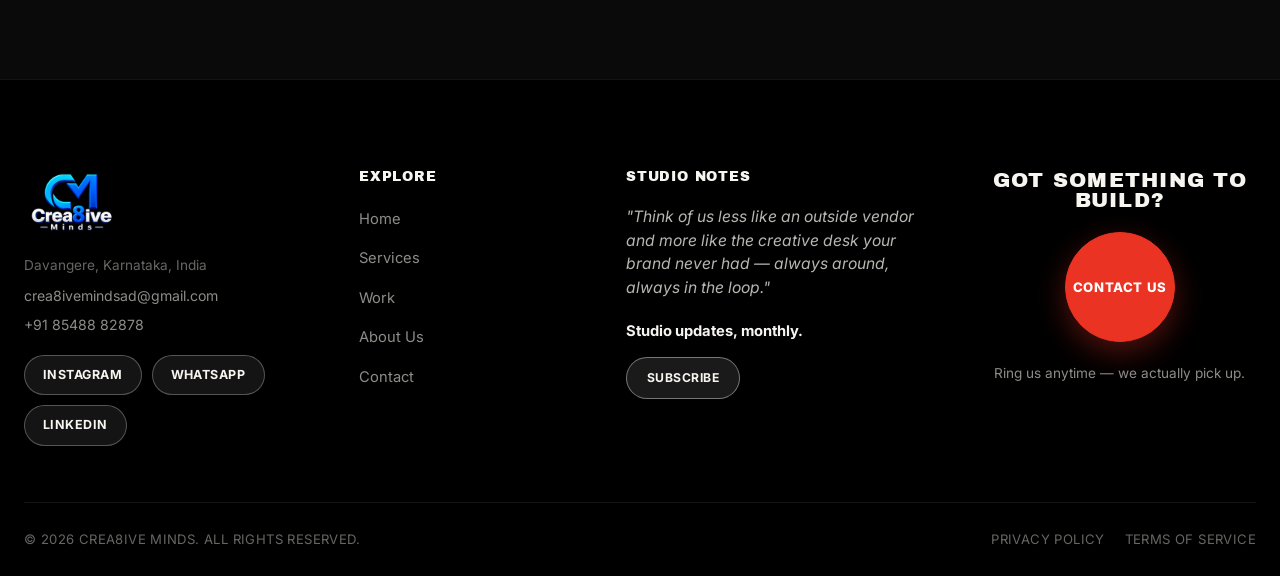
==== commit c50cf41b: "Update Selected Work grid on index.html to 3 user-uploaded project cards with circular arrow button " ====
--- a/index.html
+++ b/index.html
@@ -389,39 +389,9 @@
             <h3>Hosachiguru Eco-Farmland</h3><span>Live Web App &rarr;</span>
           </div>
         </a>
-
-        <div class="work-card reveal reveal-delay-1">
-          <div class="work-thumb">
-            <video class="work-video" src="assets/alien-splash-1080x1920.mp4" autoplay loop muted playsinline webkit-playsinline poster="assets/alien-splash-1080x1920_poster.webp"></video>
-            <span class="cat-badge">Motion Branding</span>
-          </div>
-          <div class="work-info">
-            <h3>Alien Brand Motion Reel</h3><span>3D Motion &amp; Identity</span>
-          </div>
-        </div>
-
-        <a href="https://www.instagram.com/reel/DXqnHasj8qL/?igsi=MWN2ejczcG44aHl5ZA==" target="_blank" rel="noopener" class="work-card reveal reveal-delay-2" data-cursor="Watch Reel">
-          <div class="work-thumb">
-            <video class="work-video" src="assets/video-editing-reel.mp4" autoplay loop muted playsinline webkit-playsinline poster="assets/video-editing-reel_poster.webp"></video>
-            <span class="cat-badge" style="background:var(--blue);">Video Editing</span>
-          </div>
-          <div class="work-info">
-            <h3>Cinematic Post-Production Reel</h3><span>Video Editing &amp; FX &rarr;</span>
-          </div>
-        </a>
-
-        <a href="https://www.instagram.com/reel/DbTCPQti7Ks/?igsi=YTVncjJxMzl4bHN6" target="_blank" rel="noopener" class="work-card reveal reveal-delay-1" data-cursor="Watch Reel">
-          <div class="work-thumb">
-            <video class="work-video" src="assets/blender-3d-reel.mp4" autoplay loop muted playsinline webkit-playsinline poster="assets/blender-3d-reel_poster.webp"></video>
-            <span class="cat-badge" style="background:var(--red);">3D Blender Animation</span>
-          </div>
-          <div class="work-info">
-            <h3>3D Blender Motion &amp; CGI</h3><span>3D Renders &amp; Motion &rarr;</span>
-          </div>
-        </a>
       </div>
       <div class="work-nav reveal">
-        <a href="work.html" class="circle-btn" data-cursor="All Work">
+        <a href="work.html" class="circle-btn" data-cursor="All Work" aria-label="Explore All Work">
           <svg viewBox="0 0 24 24" fill="none" stroke="currentColor" stroke-width="1.6">
             <line x1="5" y1="12" x2="19" y2="12" />
             <polyline points="12 5 19 12 12 19" />
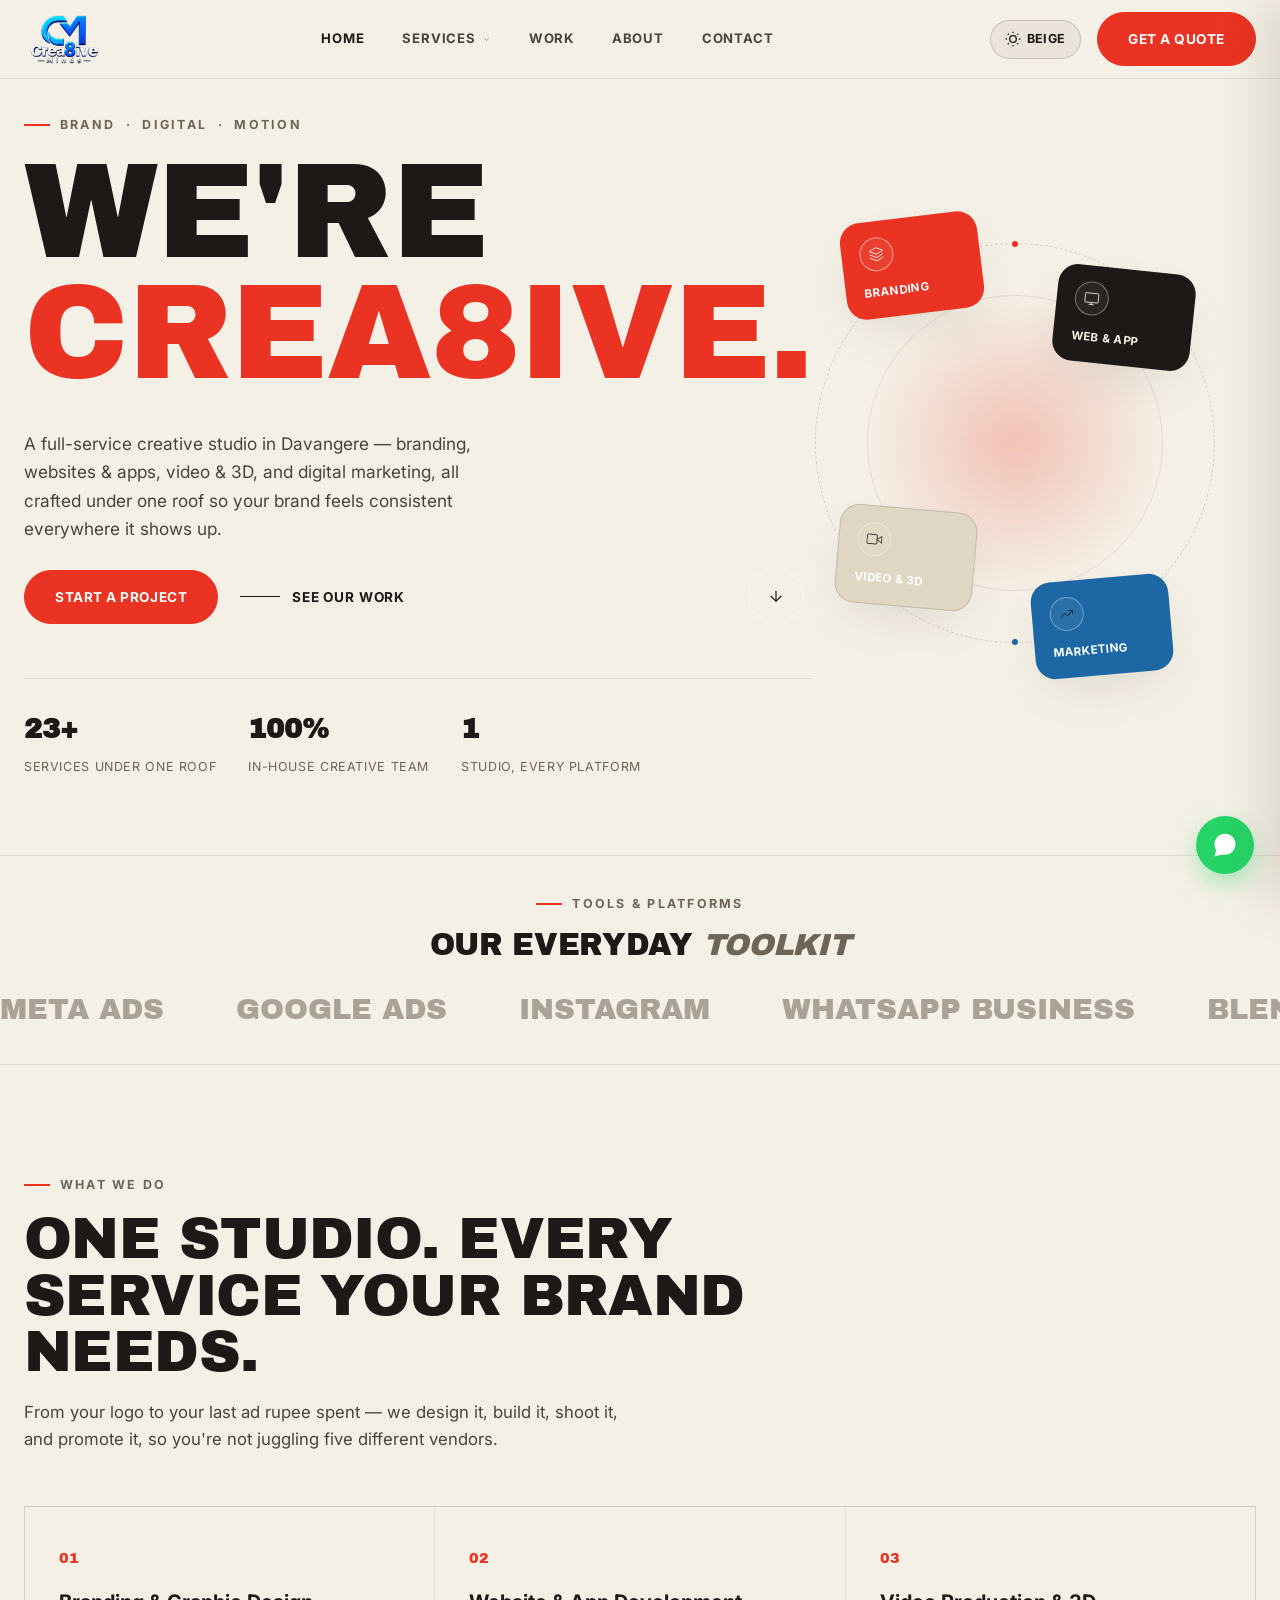
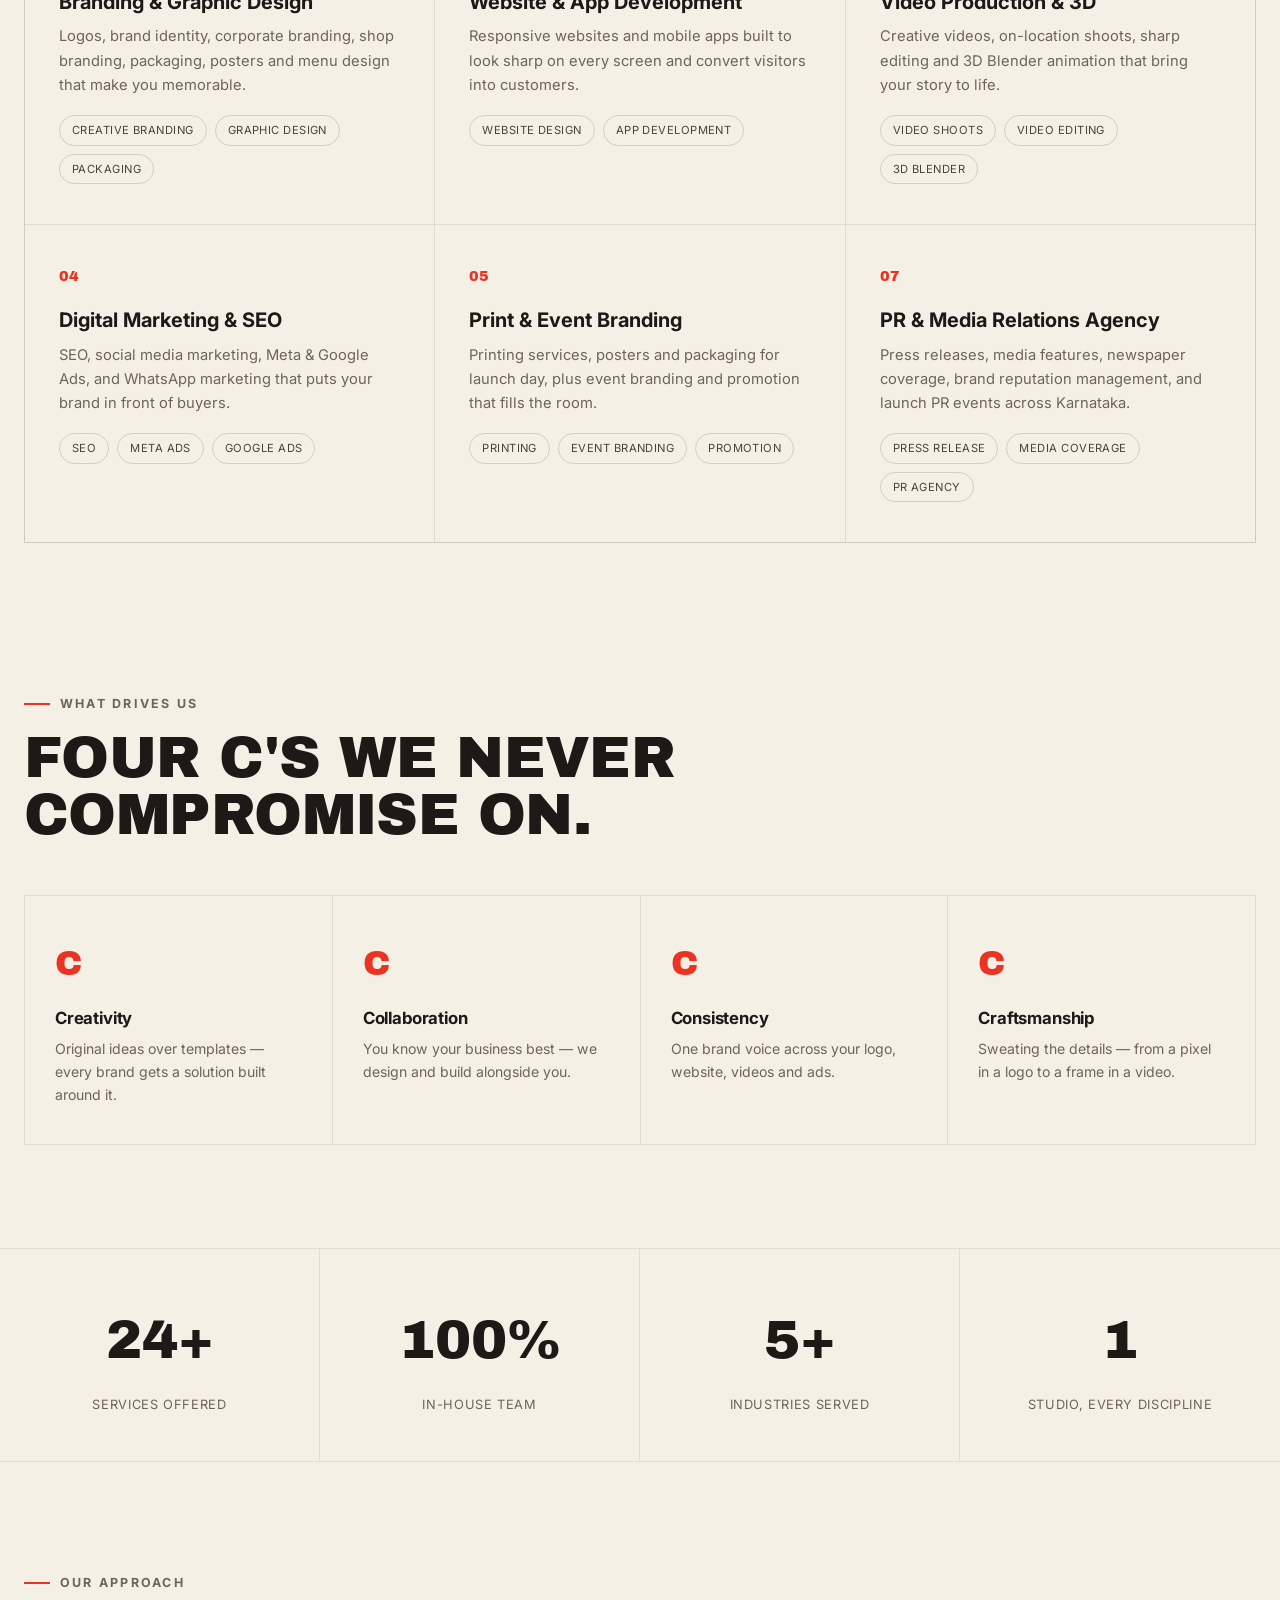
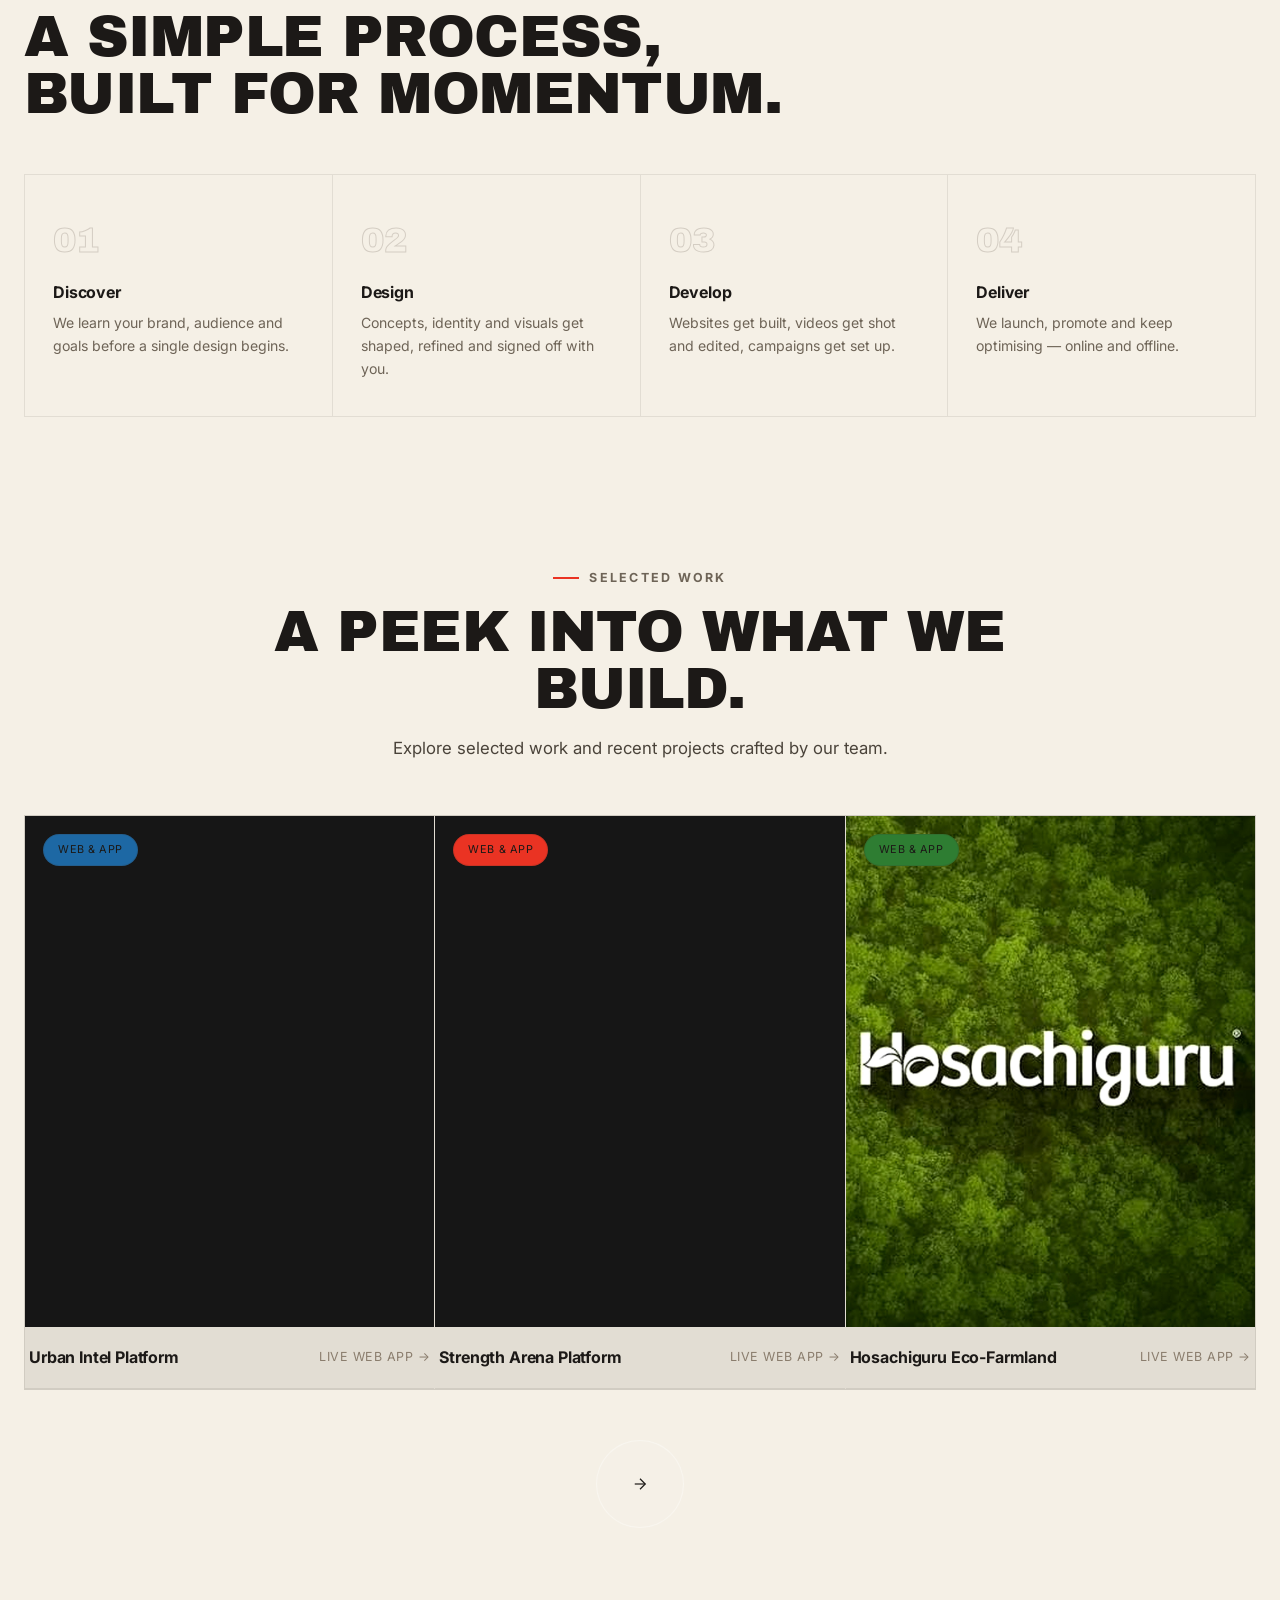
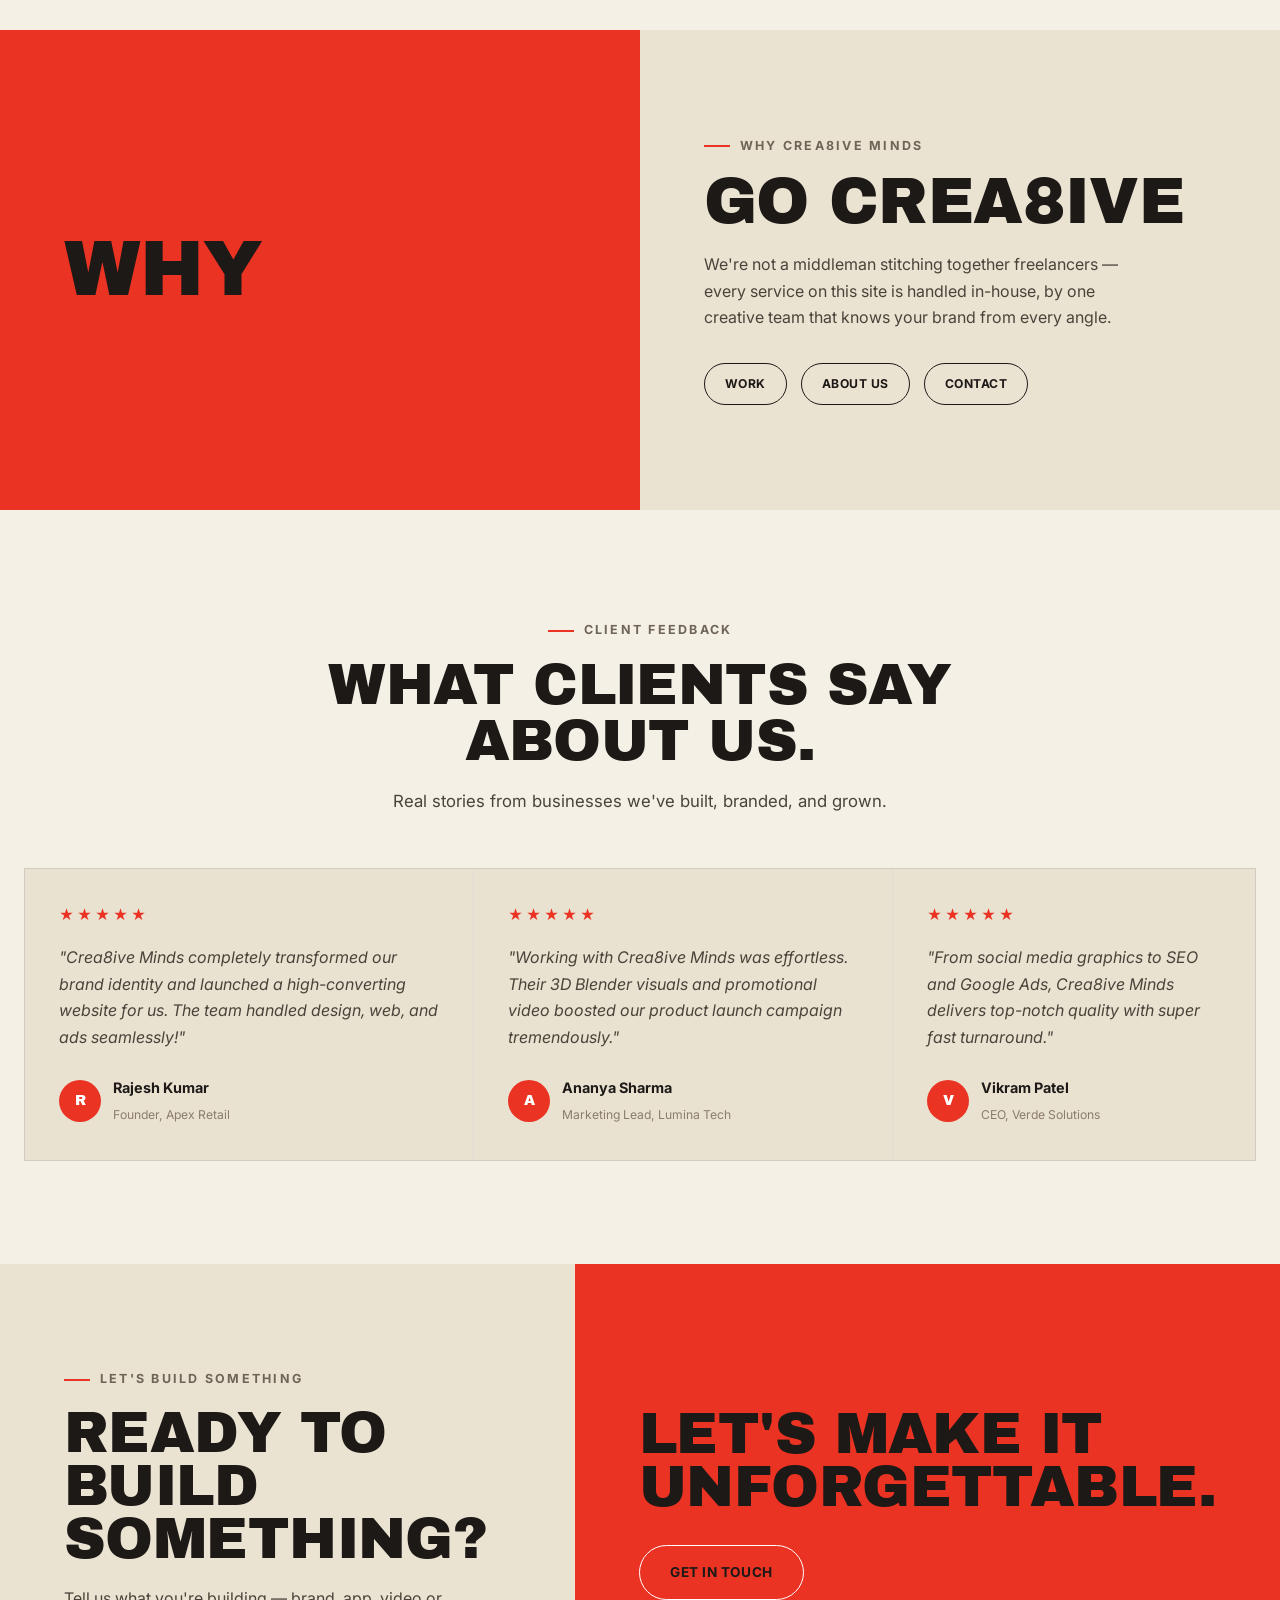
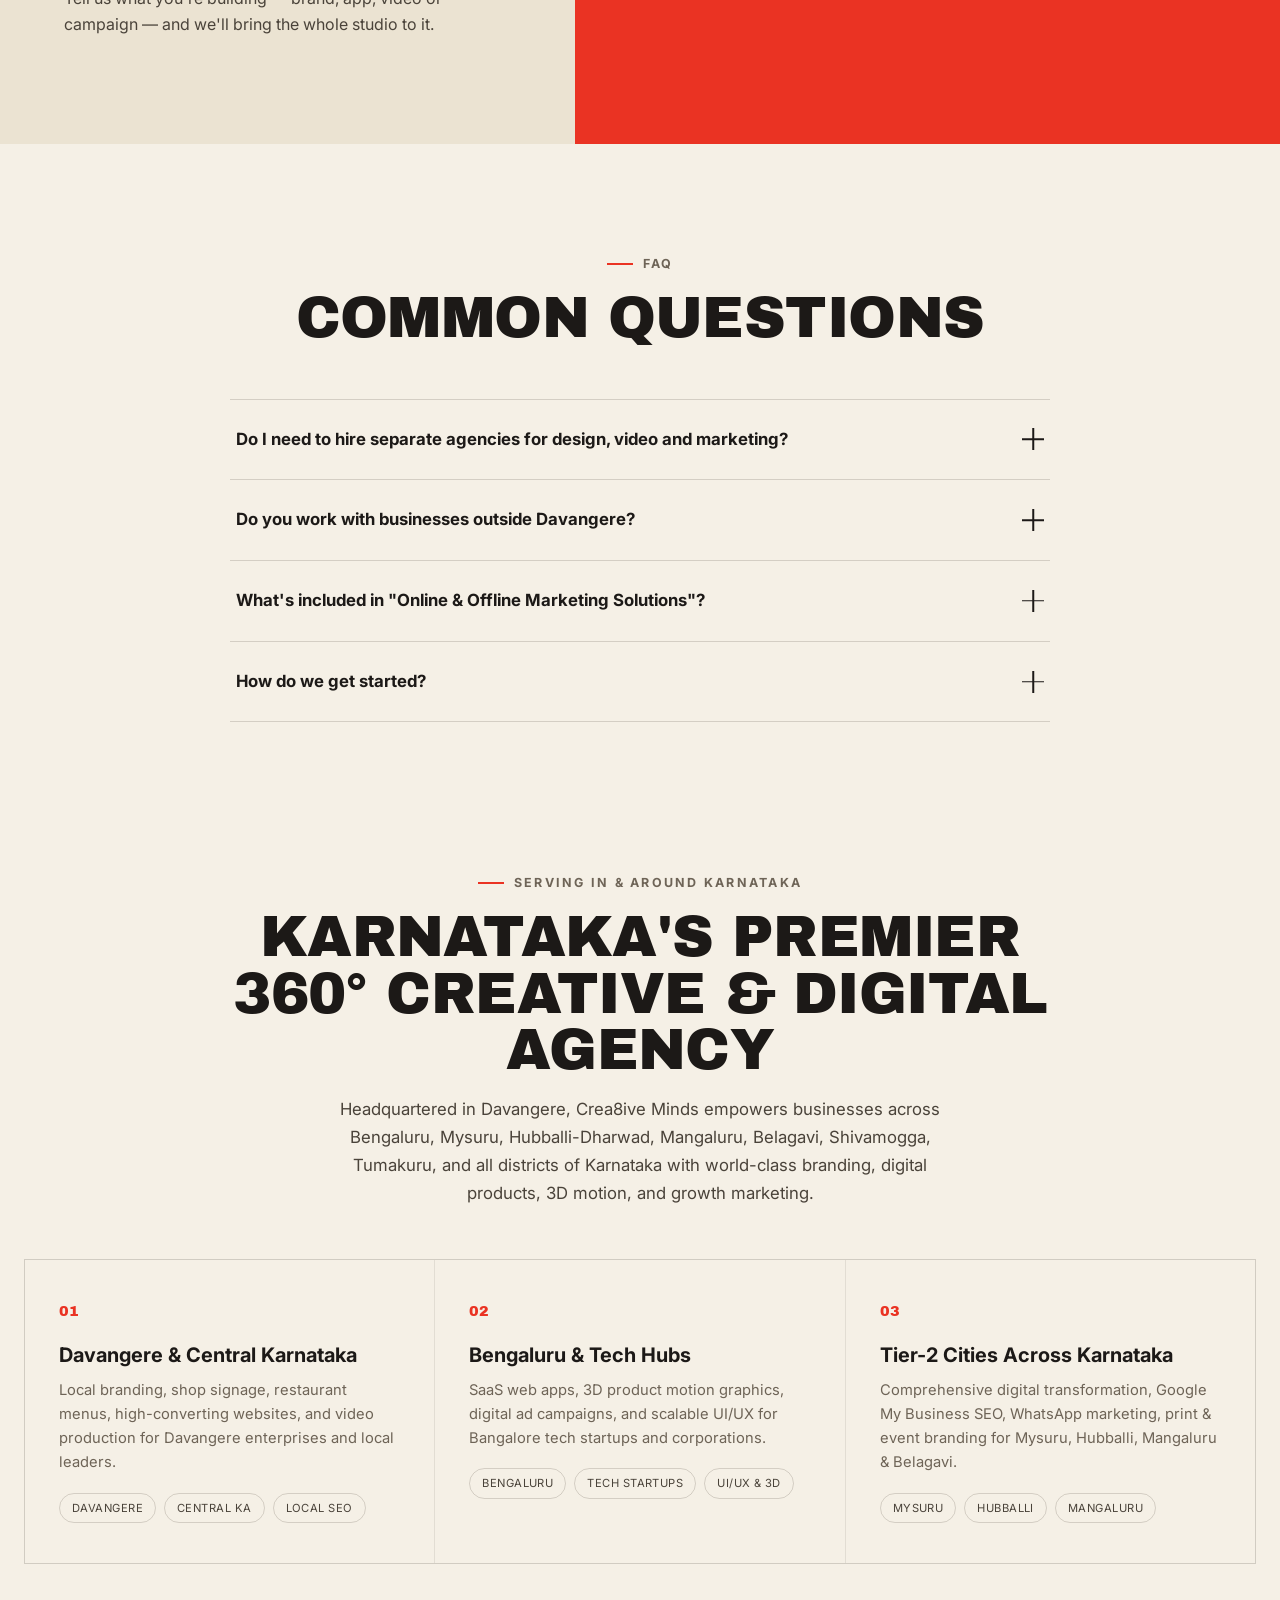
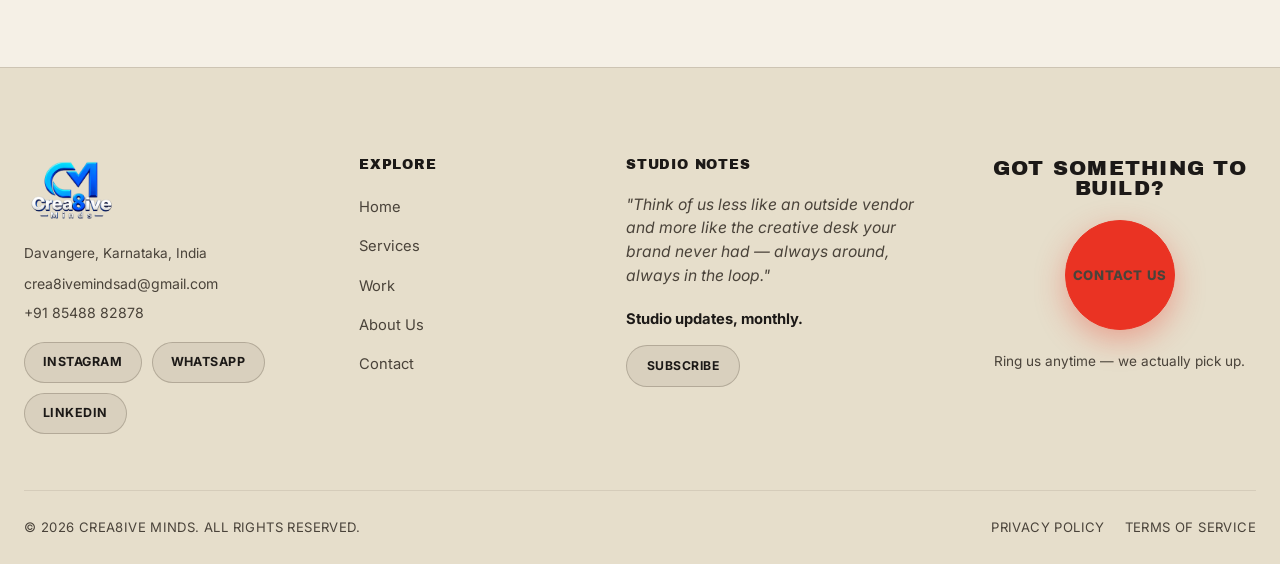
==== commit 29a0f20c: "feat: default warm beige mode, PR agency service section, desktop video fix & SEO enhancements" ====
--- a/index.html
+++ b/index.html
@@ -1,12 +1,39 @@
 <!DOCTYPE html>
-<html lang="en">
+<html lang="en" data-theme="light">
 
 <head>
   <meta charset="UTF-8">
   <meta name="viewport" content="width=device-width, initial-scale=1.0">
-  <title>Crea8ive Minds — Brand, Digital & Motion Studio in Davangere</title>
+  <meta name="language" content="English">
+  <meta name="robots" content="index, follow, max-image-preview:large, max-snippet:-1, max-video-preview:-1">
+  
+  <title>Crea8ive Minds — Premier Brand, Digital & Motion Studio in Davangere, Karnataka</title>
   <meta name="description"
-    content="Crea8ive Minds is a full-service creative studio in Davangere, Karnataka — branding, web & app design, video production, 3D, and digital marketing under one roof.">
+    content="Crea8ive Minds is a full-service creative studio & digital marketing agency in Davangere, Karnataka — branding, web & app design, 3D Blender animation, video production, SEO, and Meta/Google Ads serving Bengaluru, Mysuru, Hubballi, and across Karnataka.">
+  <meta name="keywords" content="Crea8ive Minds Davangere, creative agency Karnataka, branding studio Bangalore, web development Davangere, video production Karnataka, 3D Blender animation Karnataka, digital marketing agency Davangere, SEO services Karnataka, logo design Davangere, Meta ads agency Karnataka">
+
+  <!-- Geo Location Metadata for Karnataka Target Audience -->
+  <meta name="geo.region" content="IN-KA">
+  <meta name="geo.placename" content="Davangere, Karnataka, India">
+  <meta name="geo.position" content="14.467318;75.924108">
+  <meta name="ICBM" content="14.467318, 75.924108">
+
+  <!-- Canonical & OpenGraph Metadata -->
+  <link rel="canonical" href="https://crea8iveminds.in/index.html">
+  <meta property="og:locale" content="en_IN">
+  <meta property="og:type" content="website">
+  <meta property="og:site_name" content="Crea8ive Minds Studio Karnataka">
+  <meta property="og:title" content="Crea8ive Minds — Brand, Digital & Motion Studio in Davangere, Karnataka">
+  <meta property="og:description" content="Branding, Web & Mobile App Development, 3D Blender Animation, Video Production & Digital Marketing under one roof in Davangere, Karnataka.">
+  <meta property="og:url" content="https://crea8iveminds.in/index.html">
+  <meta property="og:image" content="assets/logo.webp">
+
+  <!-- Twitter Card Metadata -->
+  <meta name="twitter:card" content="summary_large_image">
+  <meta name="twitter:title" content="Crea8ive Minds — Brand, Digital & Motion Studio in Davangere, Karnataka">
+  <meta name="twitter:description" content="Branding, Web/App Development, 3D Animation & Growth Marketing across Karnataka.">
+  <meta name="twitter:image" content="assets/logo.webp">
+
   <link rel="icon" href="assets/favicon.ico" sizes="any">
   <link rel="icon" type="image/png" sizes="32x32" href="assets/favicon-32.png">
   <link rel="apple-touch-icon" href="assets/apple-touch-icon.png">
@@ -15,24 +42,132 @@
   <link href="https://fonts.googleapis.com/css2?family=Archivo+Black&family=Inter:wght@400;500;600;700;800&display=swap"
     rel="stylesheet">
   <link rel="stylesheet" href="css/style.css">
+
+  <!-- Instant Theme Script to prevent FOUC -->
+  <script>
+    (function() {
+      var savedTheme = localStorage.getItem('cm_theme');
+      if (savedTheme === 'dark') {
+        document.documentElement.setAttribute('data-theme', 'dark');
+      } else {
+        document.documentElement.setAttribute('data-theme', 'light');
+      }
+    })();
+  </script>
+
+  <!-- Schema.org JSON-LD Structured Data for 98+ SEO / AEO / GEO -->
+  <script type="application/ld+json">
+  {
+    "@context": "https://schema.org",
+    "@graph": [
+      {
+        "@type": ["LocalBusiness", "ProfessionalService", "Organization"],
+        "@id": "https://crea8iveminds.in/#organization",
+        "name": "Crea8ive Minds",
+        "alternateName": ["Crea8ive Minds Studio Karnataka", "Crea8ive Minds Davangere"],
+        "url": "https://crea8iveminds.in/",
+        "logo": "https://crea8iveminds.in/assets/logo.webp",
+        "image": "https://crea8iveminds.in/assets/logo.webp",
+        "description": "Leading full-service creative agency & digital marketing studio in Davangere, Karnataka. Expert branding, logo design, responsive web & mobile app development, 3D Blender animation, video production, SEO, Meta Ads, and Google Ads across Karnataka including Bengaluru, Mysuru, Hubballi-Dharwad, Mangaluru, and Belagavi.",
+        "telephone": "+918548882878",
+        "email": "crea8ivemindsad@gmail.com",
+        "priceRange": "₹₹",
+        "address": {
+          "@type": "PostalAddress",
+          "streetAddress": "Davangere Main Road",
+          "addressLocality": "Davangere",
+          "addressRegion": "Karnataka",
+          "postalCode": "577004",
+          "addressCountry": "IN"
+        },
+        "geo": {
+          "@type": "GeoCoordinates",
+          "latitude": 14.467318,
+          "longitude": 75.924108
+        },
+        "areaServed": [
+          { "@type": "AdministrativeArea", "name": "Karnataka" },
+          { "@type": "City", "name": "Davangere" },
+          { "@type": "City", "name": "Bengaluru" },
+          { "@type": "City", "name": "Mysuru" },
+          { "@type": "City", "name": "Hubballi-Dharwad" },
+          { "@type": "City", "name": "Mangaluru" },
+          { "@type": "City", "name": "Belagavi" },
+          { "@type": "City", "name": "Shivamogga" },
+          { "@type": "City", "name": "Tumakuru" }
+        ],
+        "sameAs": [
+          "https://www.instagram.com/crea8ive_minds.ad",
+          "https://wa.me/918548882878"
+        ],
+        "hasOfferCatalog": {
+          "@type": "OfferCatalog",
+          "name": "Creative & Digital Marketing Services",
+          "itemListElement": [
+            { "@type": "Offer", "itemOffered": { "@type": "Service", "name": "Branding & Graphic Design in Karnataka" } },
+            { "@type": "Offer", "itemOffered": { "@type": "Service", "name": "Website & Mobile App Development" } },
+            { "@type": "Offer", "itemOffered": { "@type": "Service", "name": "Video Production & 3D Blender Animation" } },
+            { "@type": "Offer", "itemOffered": { "@type": "Service", "name": "Digital Marketing, SEO & Google Ads" } },
+            { "@type": "Offer", "itemOffered": { "@type": "Service", "name": "Print & Event Branding" } }
+          ]
+        }
+      },
+      {
+        "@type": "WebSite",
+        "@id": "https://crea8iveminds.in/#website",
+        "url": "https://crea8iveminds.in/",
+        "name": "Crea8ive Minds",
+        "description": "Brand, Digital & Motion Studio in Davangere, Karnataka",
+        "publisher": { "@id": "https://crea8iveminds.in/#organization" }
+      },
+      {
+        "@type": "FAQPage",
+        "mainEntity": [
+          {
+            "@type": "Question",
+            "name": "What is the top creative agency for branding and web development in Karnataka?",
+            "acceptedAnswer": {
+              "@type": "Answer",
+              "text": "Crea8ive Minds is a premier full-service creative agency based in Davangere, Karnataka. They provide end-to-end branding, graphic design, responsive website & mobile app development, 3D Blender animation, video editing, SEO, Meta Ads, and Google Ads under one roof for businesses in Davangere, Bengaluru, Mysuru, Hubballi, Mangaluru, and across Karnataka."
+            }
+          },
+          {
+            "@type": "Question",
+            "name": "Which agency in Davangere offers in-house 3D animation and video production?",
+            "acceptedAnswer": {
+              "@type": "Answer",
+              "text": "Crea8ive Minds in Davangere offers 100% in-house 3D Blender animation, video editing, on-location video shoots, color grading, and CGI splash motion graphics without relying on third-party freelancers."
+            }
+          },
+          {
+            "@type": "Question",
+            "name": "Does Crea8ive Minds serve clients outside Davangere in Karnataka cities like Bangalore, Hubballi, and Mysuru?",
+            "acceptedAnswer": {
+              "@type": "Answer",
+              "text": "Yes, Crea8ive Minds works with enterprises, startups, and retail brands across Karnataka including Bengaluru, Mysuru, Hubballi-Dharwad, Mangaluru, Belagavi, Shivamogga, and Tumakuru via streamlined digital collaboration."
+            }
+          },
+          {
+            "@type": "Question",
+            "name": "What digital marketing and SEO services does Crea8ive Minds offer in Karnataka?",
+            "acceptedAnswer": {
+              "@type": "Answer",
+              "text": "Crea8ive Minds provides full-funnel digital marketing including local SEO for Karnataka searchers, Google Search Ads, Meta Instagram & Facebook ads, social media management, WhatsApp automated marketing, and print/event promotion."
+            }
+          }
+        ]
+      }
+    ]
+  }
+  </script>
 </head>
 
 <body>
-
-  <!-- ============ SPLASH SCREEN ============ -->
-  <div class="splash">
-    <div class="splash-inner">
-      <img class="splash-logo" src="assets/logo.webp" alt="Crea8ive Minds">
-      <div class="splash-word"><span>WE'RE CREA8IVE</span></div>
-      <div class="splash-bar"><span></span></div>
-    </div>
-    <script>(function(){setTimeout(function(){var s=document.querySelector('.splash');if(s){s.classList.add('hide');document.body.style.overflow='';}}, 2000);})();</script>
-  </div>
 
   <!-- ============ HEADER ============ -->
   <header class="site-header">
     <div class="container nav-inner">
-      <a href="index.html" class="brand"><img src="assets/logo.webp" alt="Crea8ive Minds logo"></a>
+      <a href="index.html" class="brand"><img src="assets/logo.webp" alt="Crea8ive Minds logo - Davangere Karnataka"></a>
 
       <nav>
         <ul class="nav-links">
@@ -49,6 +184,7 @@
               <a href="services.html#video"><span class="dot"></span>Video Production &amp; 3D</a>
               <a href="services.html#marketing"><span class="dot"></span>Digital Marketing &amp; SEO</a>
               <a href="services.html#print"><span class="dot"></span>Print &amp; Event Branding</a>
+              <a href="services.html#pr"><span class="dot"></span>PR &amp; Media Relations Agency</a>
             </div>
           </li>
           <li><a href="work.html" class="nav-link">Work</a></li>
@@ -58,6 +194,11 @@
       </nav>
 
       <div class="nav-actions">
+        <button class="theme-toggle" id="theme-toggle" aria-label="Switch to Warm Beige Mode" title="Toggle Dark / Warm Beige Theme">
+          <svg class="sun-icon" viewBox="0 0 24 24" fill="none" stroke="currentColor" stroke-width="2"><circle cx="12" cy="12" r="5"></circle><line x1="12" y1="1" x2="12" y2="3"></line><line x1="12" y1="21" x2="12" y2="23"></line><line x1="4.22" y1="4.22" x2="5.64" y2="5.64"></line><line x1="18.36" y1="18.36" x2="19.78" y2="19.78"></line><line x1="1" y1="12" x2="3" y2="12"></line><line x1="21" y1="12" x2="23" y2="12"></line><line x1="4.22" y1="19.78" x2="5.64" y2="18.36"></line><line x1="18.36" y1="5.64" x2="19.78" y2="4.22"></line></svg>
+          <svg class="moon-icon" viewBox="0 0 24 24" fill="none" stroke="currentColor" stroke-width="2"><path d="M21 12.79A9 9 0 1 1 11.21 3 7 7 0 0 0 21 12.79z"></path></svg>
+          <span class="theme-text">Mode</span>
+        </button>
         <a href="contact.html" class="pill-btn solid">Get a Quote</a>
         <button class="nav-toggle" aria-label="Open menu"><span></span><span></span><span></span></button>
       </div>
@@ -80,6 +221,7 @@
           <a href="services.html#video"><span class="dot"></span>Video Production &amp; 3D</a>
           <a href="services.html#marketing"><span class="dot"></span>Digital Marketing &amp; SEO</a>
           <a href="services.html#print"><span class="dot"></span>Print &amp; Events</a>
+          <a href="services.html#pr"><span class="dot"></span>PR &amp; Media Relations</a>
         </li>
         <li><a href="work.html" class="nav-link">Work</a></li>
         <li><a href="about.html" class="nav-link">About</a></li>
@@ -87,6 +229,11 @@
       </ul>
     </div>
     <div class="mp-footer">
+      <button class="theme-toggle" style="width:100%; justify-content:center; margin-bottom:10px;" aria-label="Switch Theme">
+        <svg class="sun-icon" viewBox="0 0 24 24" fill="none" stroke="currentColor" stroke-width="2"><circle cx="12" cy="12" r="5"></circle><line x1="12" y1="1" x2="12" y2="3"></line><line x1="12" y1="21" x2="12" y2="23"></line><line x1="4.22" y1="4.22" x2="5.64" y2="5.64"></line><line x1="18.36" y1="18.36" x2="19.78" y2="19.78"></line><line x1="1" y1="12" x2="3" y2="12"></line><line x1="21" y1="12" x2="23" y2="12"></line><line x1="4.22" y1="19.78" x2="5.64" y2="18.36"></line><line x1="18.36" y1="5.64" x2="19.78" y2="4.22"></line></svg>
+        <svg class="moon-icon" viewBox="0 0 24 24" fill="none" stroke="currentColor" stroke-width="2"><path d="M21 12.79A9 9 0 1 1 11.21 3 7 7 0 0 0 21 12.79z"></path></svg>
+        <span class="theme-text">Toggle Theme Mode</span>
+      </button>
       <a href="contact.html" class="pill-btn solid">Get a Quote</a>
       <a href="https://wa.me/918548882878?text=Hello%20Crea8ive%20Minds!%20%F0%9F%91%8B%20I%27m%20reaching%20out%20from%20your%20website%20and%20would%20like%20to%20inquire%20about%20your%20creative%20services." target="_blank" rel="noopener" class="ig-reel-card-btn" style="width:100%; justify-content:center; padding:12px; background:linear-gradient(45deg, #25d366, #128c7e);">Chat on WhatsApp &rarr;</a>
       <p class="mp-footer-info">Davangere, Karnataka &bull; +91 85488 82878</p>
@@ -256,17 +403,18 @@
             room.</p>
           <div class="tag-list"><span>Printing</span><span>Event Branding</span><span>Promotion</span></div>
         </a>
-        <a href="services.html" class="tile reveal reveal-delay-5" data-cursor="View">
+        <a href="services.html#pr" class="tile reveal reveal-delay-5" data-cursor="View">
           <div class="tile-icon"><svg viewBox="0 0 24 24" fill="none" stroke="currentColor" stroke-width="1.2">
-              <circle cx="12" cy="12" r="9" />
-              <circle cx="12" cy="12" r="5" />
-              <circle cx="12" cy="12" r="1.4" fill="currentColor" stroke="none" />
+              <path d="M19 4H5a2 2 0 0 0-2 2v12a2 2 0 0 0 2 2h14a2 2 0 0 0 2-2V6a2 2 0 0 0-2-2z"></path>
+              <line x1="16" y1="2" x2="16" y2="6"></line>
+              <line x1="8" y1="2" x2="8" y2="6"></line>
+              <line x1="3" y1="10" x2="21" y2="10"></line>
             </svg></div>
-          <span class="num">06</span>
-          <h3>Online &amp; Offline Marketing</h3>
-          <p>One strategy connecting your digital presence with real-world visibility — so every channel works together.
-          </p>
-          <div class="tag-list"><span>Strategy</span><span>Full-Funnel</span><span>Local + Digital</span></div>
+          <span class="num">07</span>
+          <h3>PR &amp; Media Relations Agency</h3>
+          <p>Press releases, media features, newspaper coverage, brand reputation management, and launch PR events across Karnataka.</p>
+          <div class="tag-list"><span>Press Release</span><span>Media Coverage</span><span>PR Agency</span></div>
+        </a>
       </div>
     </div>
   </section>
@@ -306,7 +454,7 @@
   <!-- ============ STATS ============ -->
   <div class="stats-strip reveal">
     <div class="stat">
-      <div class="num"><span data-count="23" data-suffix="+">0</span></div>
+      <div class="num"><span data-count="24" data-suffix="+">0</span></div>
       <div class="lbl">Services Offered</div>
     </div>
     <div class="stat">
@@ -361,8 +509,8 @@
       </div>
       <div class="grid grid-3 gapless">
         <a href="https://urban-intel-virid.vercel.app/" target="_blank" rel="noopener" class="work-card reveal" data-cursor="Live Demo">
-          <div class="work-thumb">
-            <video class="work-video" src="assets/urban-intel-app.mp4" autoplay loop muted playsinline webkit-playsinline poster="assets/urban-intel-app_poster.webp"></video>
+          <div class="work-thumb" style="background:#161616;">
+            <video class="work-video" src="assets/urban-intel-app.mp4" autoplay loop muted playsinline webkit-playsinline preload="auto"></video>
             <span class="cat-badge" style="background:var(--blue);">Web &amp; App</span>
           </div>
           <div class="work-info">
@@ -371,8 +519,8 @@
         </a>
 
         <a href="https://strength-arena.vercel.app/" target="_blank" rel="noopener" class="work-card reveal reveal-delay-1" data-cursor="Live Demo">
-          <div class="work-thumb">
-            <video class="work-video" src="assets/strength-arena-app.mp4" autoplay loop muted playsinline webkit-playsinline poster="assets/strength-arena-app_poster.webp"></video>
+          <div class="work-thumb" style="background:#161616;">
+            <video class="work-video" src="assets/strength-arena-app.mp4" autoplay loop muted playsinline webkit-playsinline preload="auto"></video>
             <span class="cat-badge" style="background:var(--red);">Web &amp; App</span>
           </div>
           <div class="work-info">
@@ -511,6 +659,38 @@
             <p>Reach out through the contact page, WhatsApp, or call us directly. We'll set up a quick call to
               understand your brand and share a plan and quote.</p>
           </div>
+        </div>
+      </div>
+    </div>
+  </section>
+
+  <!-- ============ GEO & AEO: KARNATAKA SERVICE REGION & DIRECT ANSWERS ============ -->
+  <section class="geo-region-section">
+    <div class="container">
+      <div class="section-head center reveal">
+        <div class="eyebrow">Serving In &amp; Around Karnataka</div>
+        <h2 class="section-title">Karnataka's premier 360° creative &amp; digital agency</h2>
+        <p class="section-sub">Headquartered in Davangere, Crea8ive Minds empowers businesses across Bengaluru, Mysuru, Hubballi-Dharwad, Mangaluru, Belagavi, Shivamogga, Tumakuru, and all districts of Karnataka with world-class branding, digital products, 3D motion, and growth marketing.</p>
+      </div>
+
+      <div class="grid grid-3 gapless reveal">
+        <div class="tile">
+          <span class="num">01</span>
+          <h3>Davangere &amp; Central Karnataka</h3>
+          <p>Local branding, shop signage, restaurant menus, high-converting websites, and video production for Davangere enterprises and local leaders.</p>
+          <div class="tag-list"><span>Davangere</span><span>Central KA</span><span>Local SEO</span></div>
+        </div>
+        <div class="tile">
+          <span class="num">02</span>
+          <h3>Bengaluru &amp; Tech Hubs</h3>
+          <p>SaaS web apps, 3D product motion graphics, digital ad campaigns, and scalable UI/UX for Bangalore tech startups and corporations.</p>
+          <div class="tag-list"><span>Bengaluru</span><span>Tech Startups</span><span>UI/UX &amp; 3D</span></div>
+        </div>
+        <div class="tile">
+          <span class="num">03</span>
+          <h3>Tier-2 Cities Across Karnataka</h3>
+          <p>Comprehensive digital transformation, Google My Business SEO, WhatsApp marketing, print &amp; event branding for Mysuru, Hubballi, Mangaluru &amp; Belagavi.</p>
+          <div class="tag-list"><span>Mysuru</span><span>Hubballi</span><span>Mangaluru</span></div>
         </div>
       </div>
     </div>
--- a/css/style.css
+++ b/css/style.css
@@ -40,6 +40,168 @@
   --font-display: 'Archivo Black', 'Poppins', 'Inter', sans-serif;
   --font-body: 'Inter', -apple-system, BlinkMacSystemFont, 'Segoe UI', Roboto, sans-serif;
 }
+
+/* ---------- Warm Beige Light Theme Overrides ---------- */
+[data-theme="light"] {
+  --black: #f5f0e6;          /* Warm sand beige primary background */
+  --black-soft: #ebe3d2;     /* Rich warm beige surface */
+  --panel: #eae2d1;          /* Card & tile background */
+  --panel-2: #dfd7c3;        /* Secondary panel background */
+  --border: rgba(65, 52, 40, 0.18);
+  --border-soft: rgba(65, 52, 40, 0.1);
+
+  --red: #ea3323;
+  --red-dark: #c22417;
+  --red-light: #ff5c4d;
+  --blue: #1d68a4;
+
+  --white: #1c1917;          /* High contrast deep espresso text for headers & display text */
+  --off-white: #2b2621;
+  --grey-300: #4a433a;
+  --grey-400: #6e6457;
+  --grey-500: #8a7d6d;
+
+  --light-bg: #e6decb;       /* Soft warm beige section background */
+  --light-bg-2: #dcd4be;
+  --light-ink: #1a1612;
+
+  --shadow-soft: 0 20px 50px -15px rgba(65, 52, 40, 0.15);
+}
+
+[data-theme="light"] .split-block .half.black {
+  background: var(--black-soft);
+  color: var(--white);
+}
+
+[data-theme="light"] .site-footer {
+  background: #e6decb;
+  border-top: 1px solid rgba(65, 52, 40, 0.15);
+  color: var(--white);
+}
+
+[data-theme="light"] .footer-brand p,
+[data-theme="light"] .footer-brand .addr,
+[data-theme="light"] .footer-brand .contact-line,
+[data-theme="light"] .footer-col a,
+[data-theme="light"] .footer-quote,
+[data-theme="light"] .footer-bottom,
+[data-theme="light"] .footer-cta .note {
+  color: #4a433a;
+}
+
+[data-theme="light"] .footer-col h4,
+[data-theme="light"] .footer-sub,
+[data-theme="light"] .footer-cta h4 {
+  color: #1c1917;
+}
+
+[data-theme="light"] .social-row a {
+  border-color: rgba(65, 52, 40, 0.25);
+  background: rgba(65, 52, 40, 0.08);
+  color: #1c1917;
+}
+
+[data-theme="light"] .social-row a:hover {
+  background: var(--red);
+  color: #ffffff;
+  border-color: var(--red);
+}
+
+[data-theme="light"] .mobile-panel {
+  background: rgba(245, 240, 230, 0.96);
+  border-left: 1px solid rgba(65, 52, 40, 0.18);
+  box-shadow: -15px 0 45px rgba(65, 52, 40, 0.15);
+}
+
+[data-theme="light"] .mobile-panel a.nav-link {
+  color: #1c1917;
+  border-bottom: 1px solid rgba(65, 52, 40, 0.1);
+}
+
+[data-theme="light"] .nav-overlay {
+  background: rgba(65, 52, 40, 0.5);
+}
+
+[data-theme="light"] .cursor-ring {
+  border-color: rgba(28, 25, 23, 0.8);
+}
+
+[data-theme="light"] .cursor-ring.grow {
+  background: rgba(28, 25, 23, 0.92);
+}
+
+[data-theme="light"] .cursor-ring.grow span {
+  color: #f5f0e6;
+}
+
+[data-theme="light"] .hero-chip.c2 {
+  background: #1c1917;
+  color: #f5f0e6;
+}
+
+[data-theme="light"] .hero-chip.c2 .circle-btn {
+  border-color: rgba(245, 240, 230, 0.4);
+  color: #f5f0e6;
+}
+
+[data-theme="light"] .pill-btn:hover {
+  background: #1c1917;
+  color: #f5f0e6;
+}
+
+[data-theme="light"] .filter-btn:hover,
+[data-theme="light"] .filter-btn.active {
+  background: #1c1917;
+  color: #f5f0e6;
+  border-color: #1c1917;
+}
+
+[data-theme="light"] .testi-card {
+  background: var(--panel);
+}
+
+/* Theme Toggle Control Button */
+.theme-toggle {
+  display: inline-flex;
+  align-items: center;
+  gap: 6px;
+  padding: 8px 14px;
+  border-radius: var(--radius-pill);
+  border: 1.5px solid var(--border);
+  background: rgba(255, 255, 255, 0.05);
+  color: var(--white);
+  font-size: 0.78rem;
+  font-weight: 700;
+  letter-spacing: 0.04em;
+  text-transform: uppercase;
+  cursor: pointer;
+  transition: all 0.3s var(--ease);
+  user-select: none;
+}
+
+.theme-toggle:hover {
+  border-color: var(--red);
+  color: var(--red);
+  transform: translateY(-1px);
+}
+
+.theme-toggle svg {
+  width: 16px;
+  height: 16px;
+  transition: transform 0.4s var(--ease);
+}
+
+.theme-toggle .sun-icon { display: none; }
+.theme-toggle .moon-icon { display: block; }
+
+[data-theme="light"] .theme-toggle {
+  background: rgba(65, 52, 40, 0.06);
+  border-color: rgba(65, 52, 40, 0.2);
+  color: var(--white);
+}
+
+[data-theme="light"] .theme-toggle .sun-icon { display: block; }
+[data-theme="light"] .theme-toggle .moon-icon { display: none; }
 
 /* ---------- Reset ---------- */
 * , *::before, *::after { box-sizing: border-box; }
@@ -394,17 +556,7 @@
 .nav-overlay.open { opacity: 1; visibility: visible; pointer-events: auto; }
 
 /* ---------- Splash Screen ---------- */
-.splash {
-  position: fixed;
-  inset: 0;
-  z-index: 9999;
-  display: flex;
-  align-items: center;
-  justify-content: center;
-  background: var(--black);
-  transition: opacity 0.7s var(--ease), visibility 0.7s var(--ease);
-}
-.splash.hide { opacity: 0; visibility: hidden; pointer-events: none; }
+.splash { display: none !important; }
 .splash-inner { text-align: center; }
 .splash-logo { width: min(60vw, 260px); margin-inline: auto; opacity: 0; transform: translateY(14px); animation: splashIn 0.9s var(--ease) 0.1s forwards; }
 .splash-word { overflow: hidden; margin-top: 18px; }
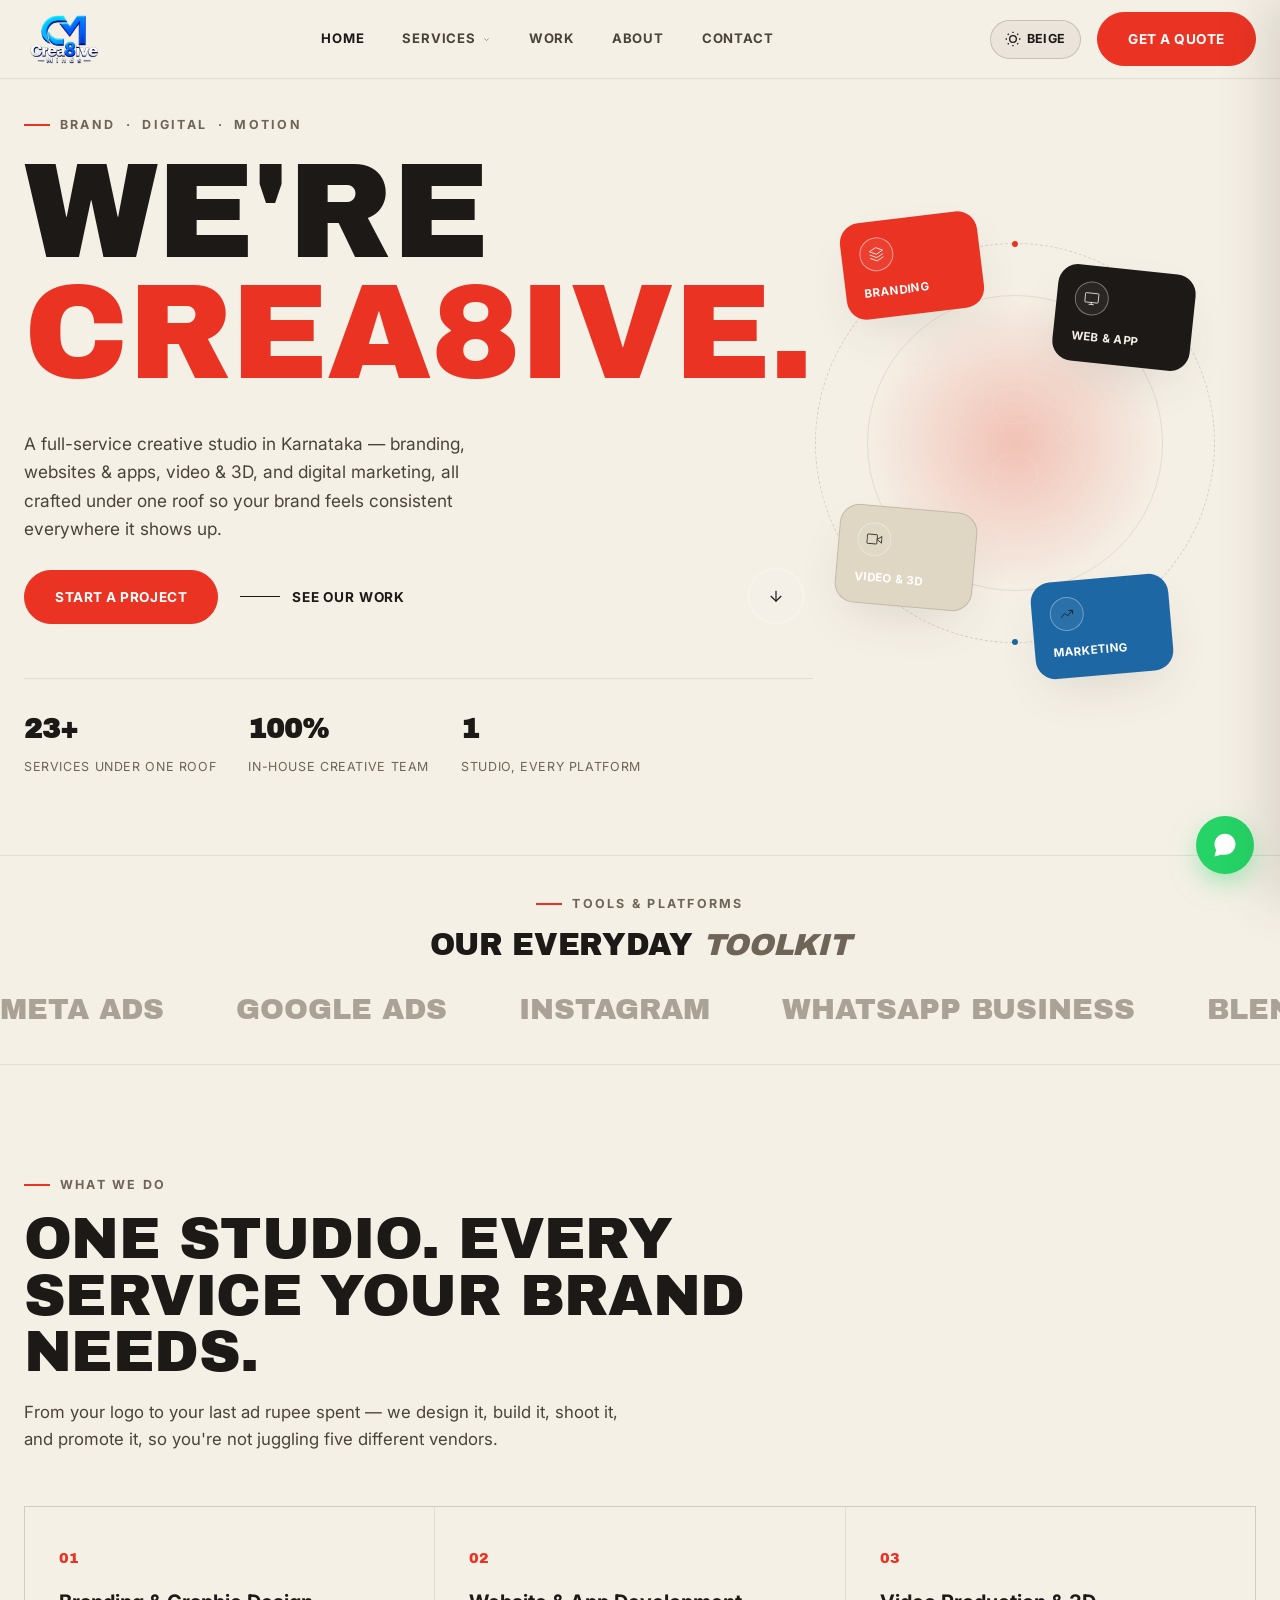
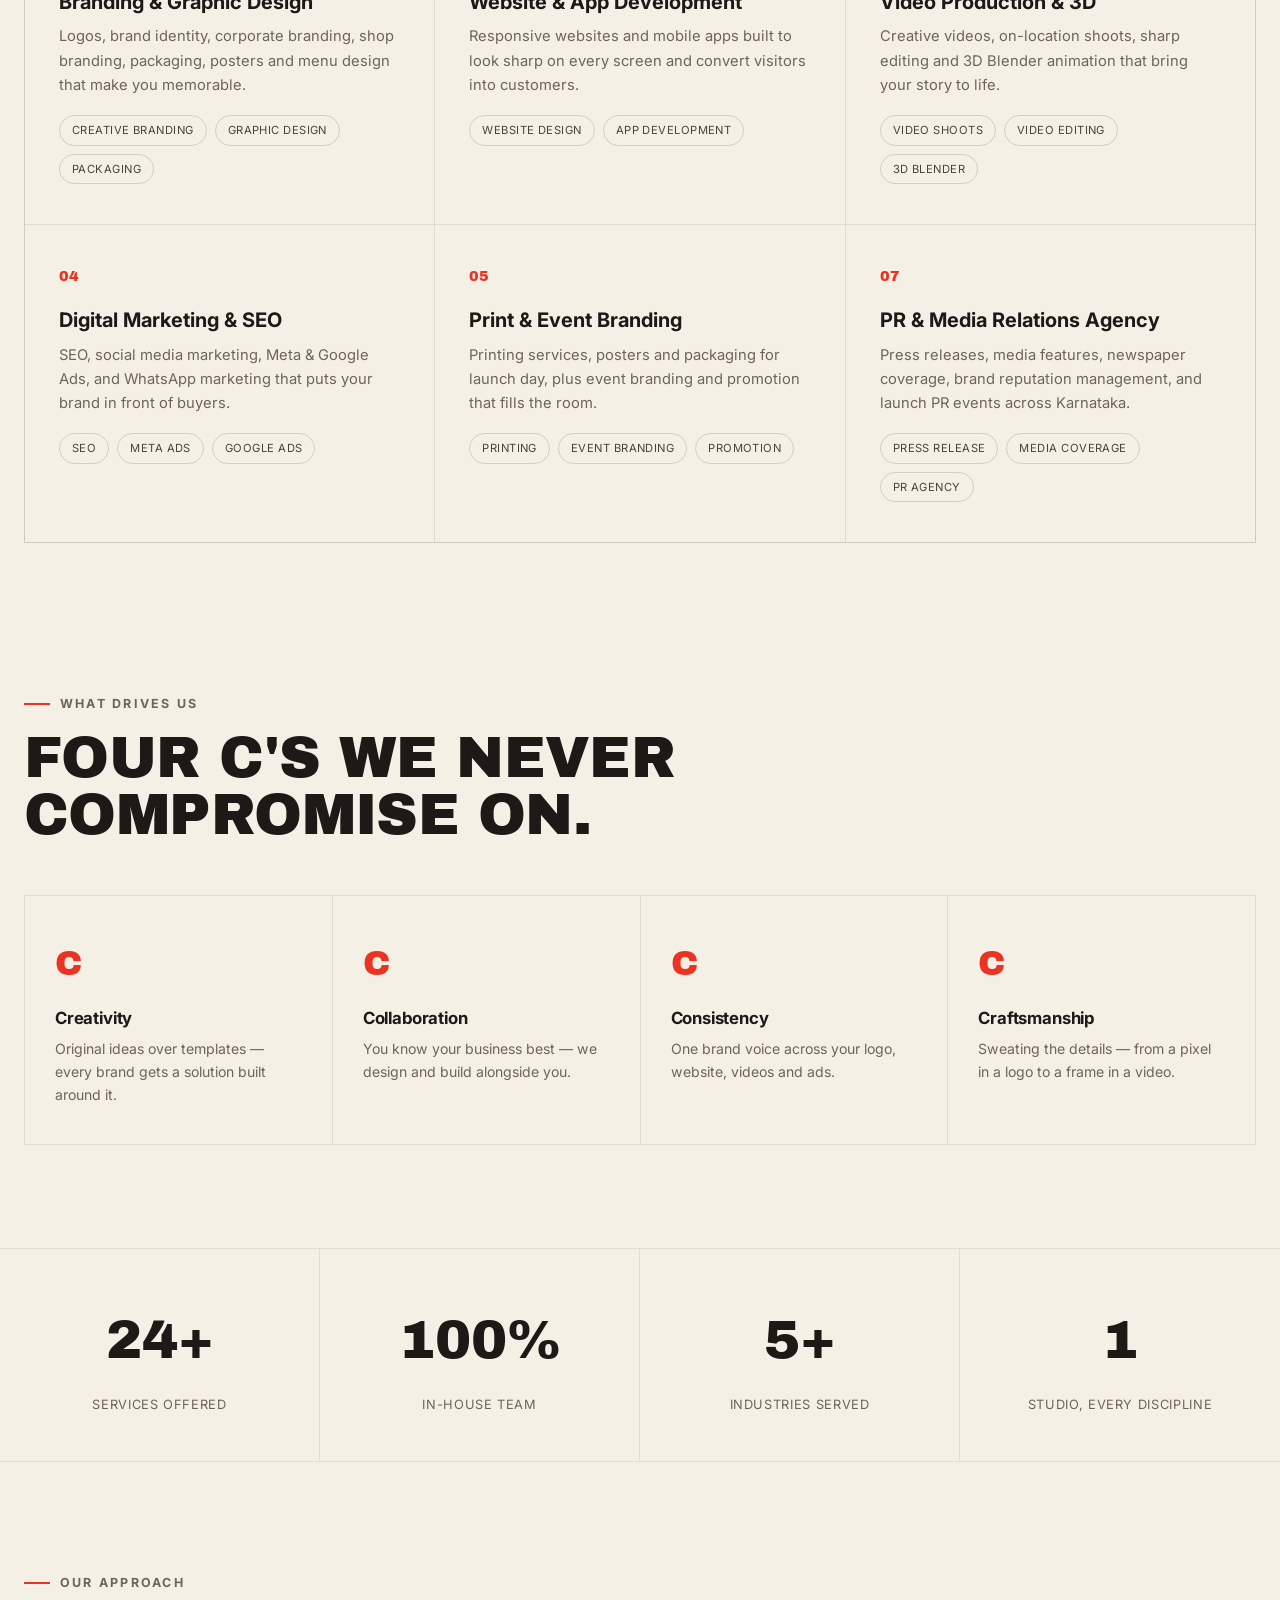
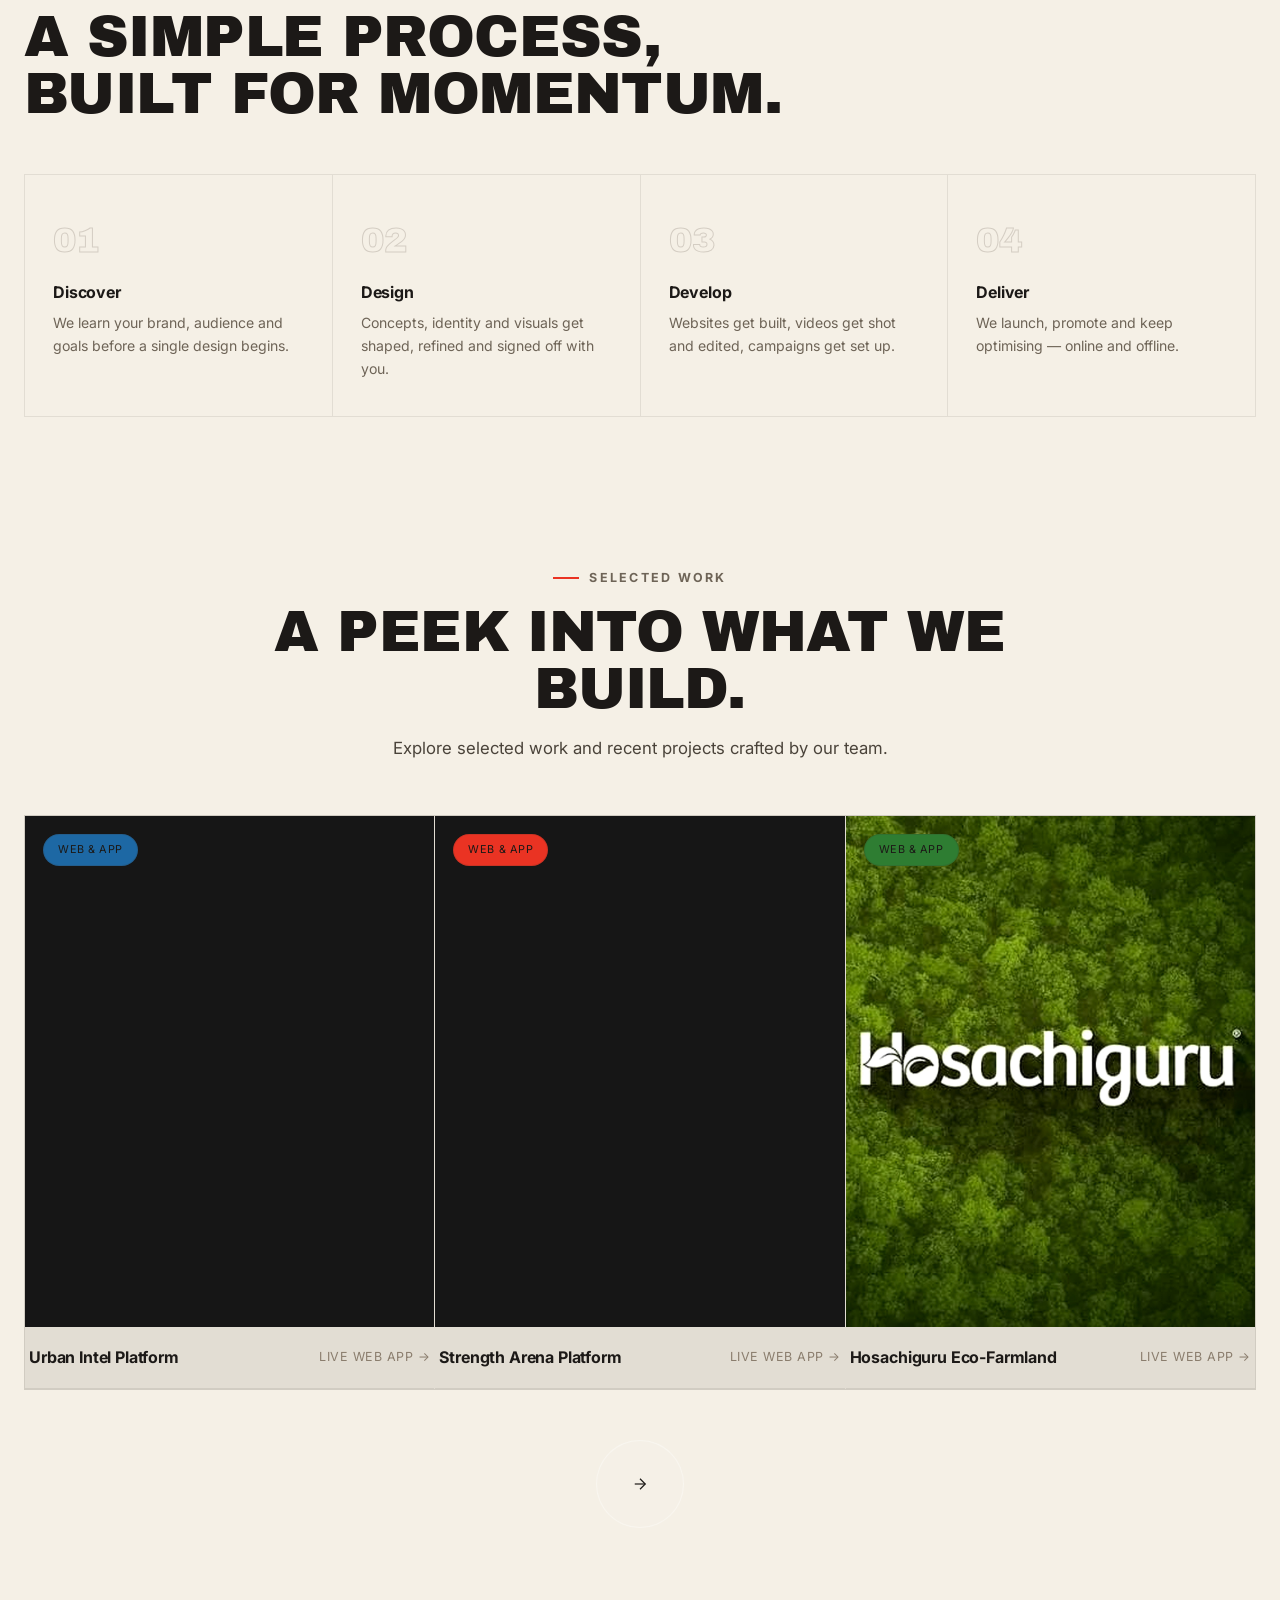
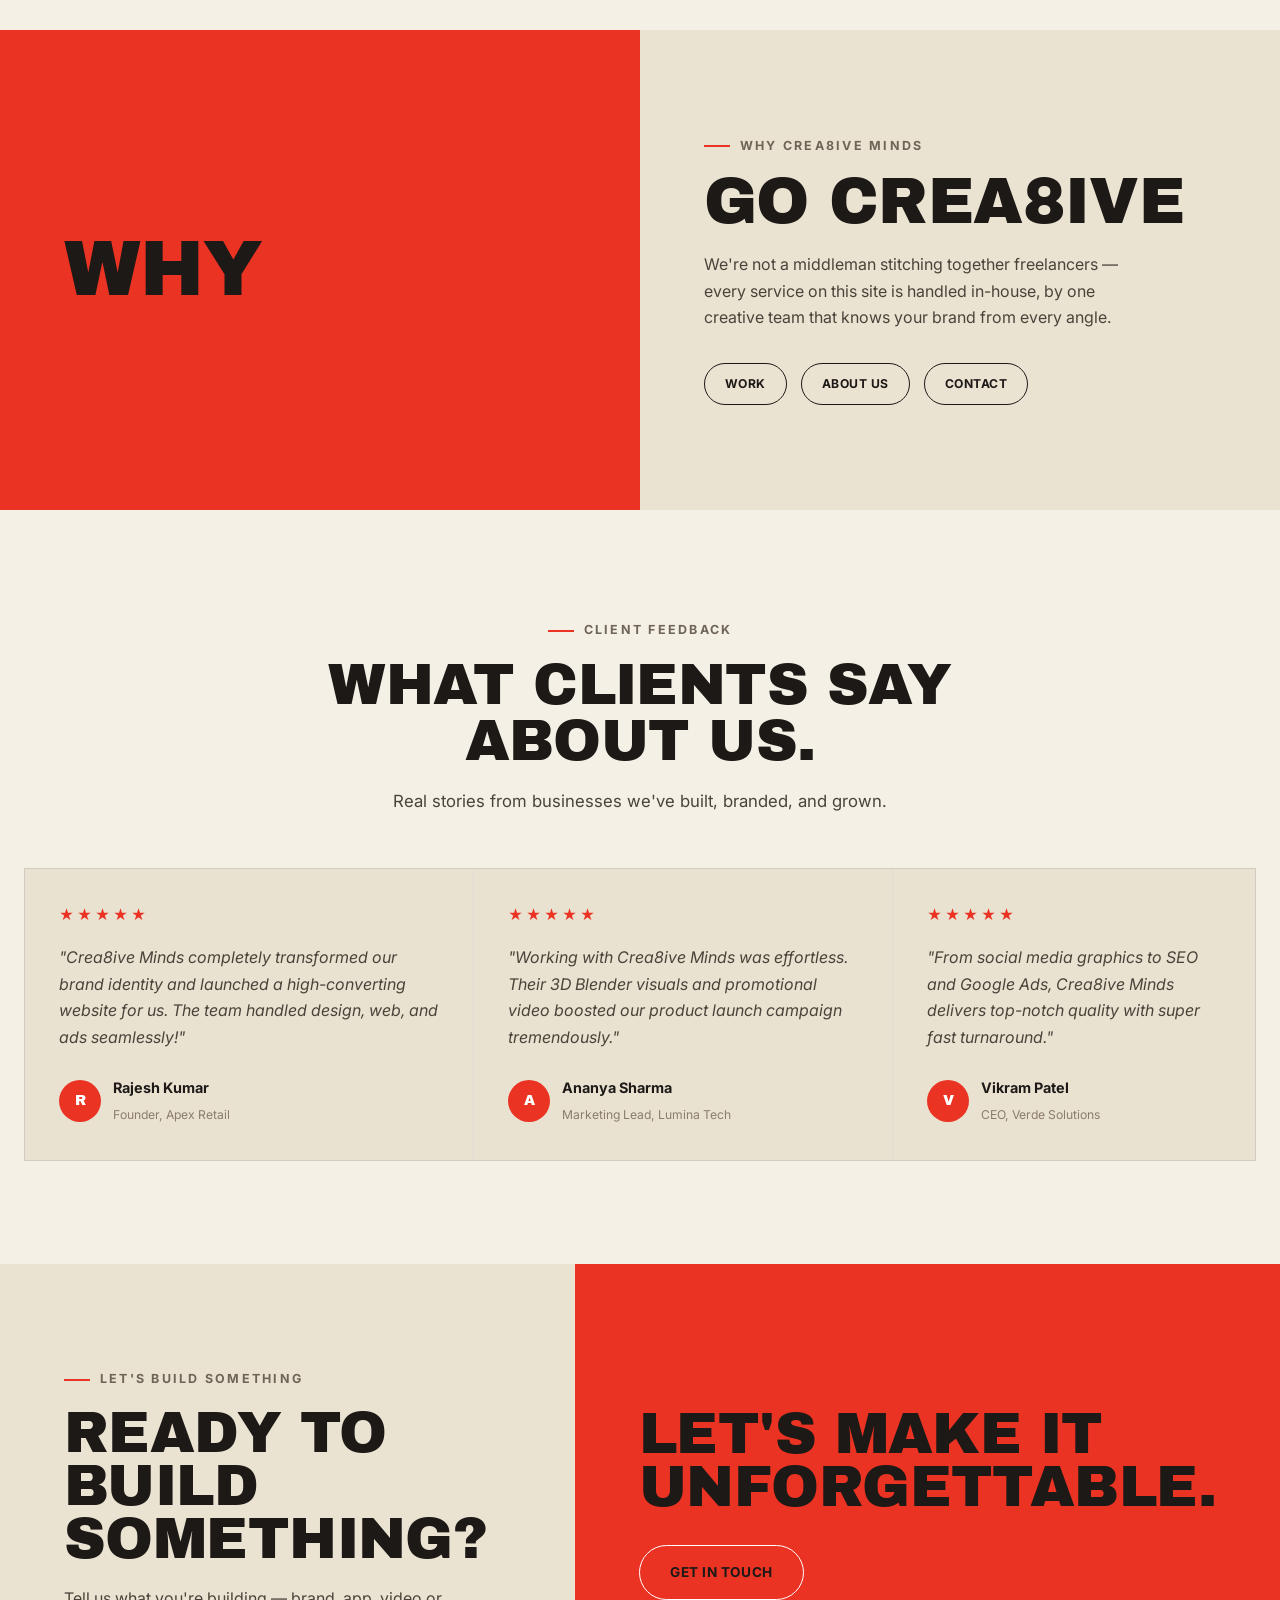
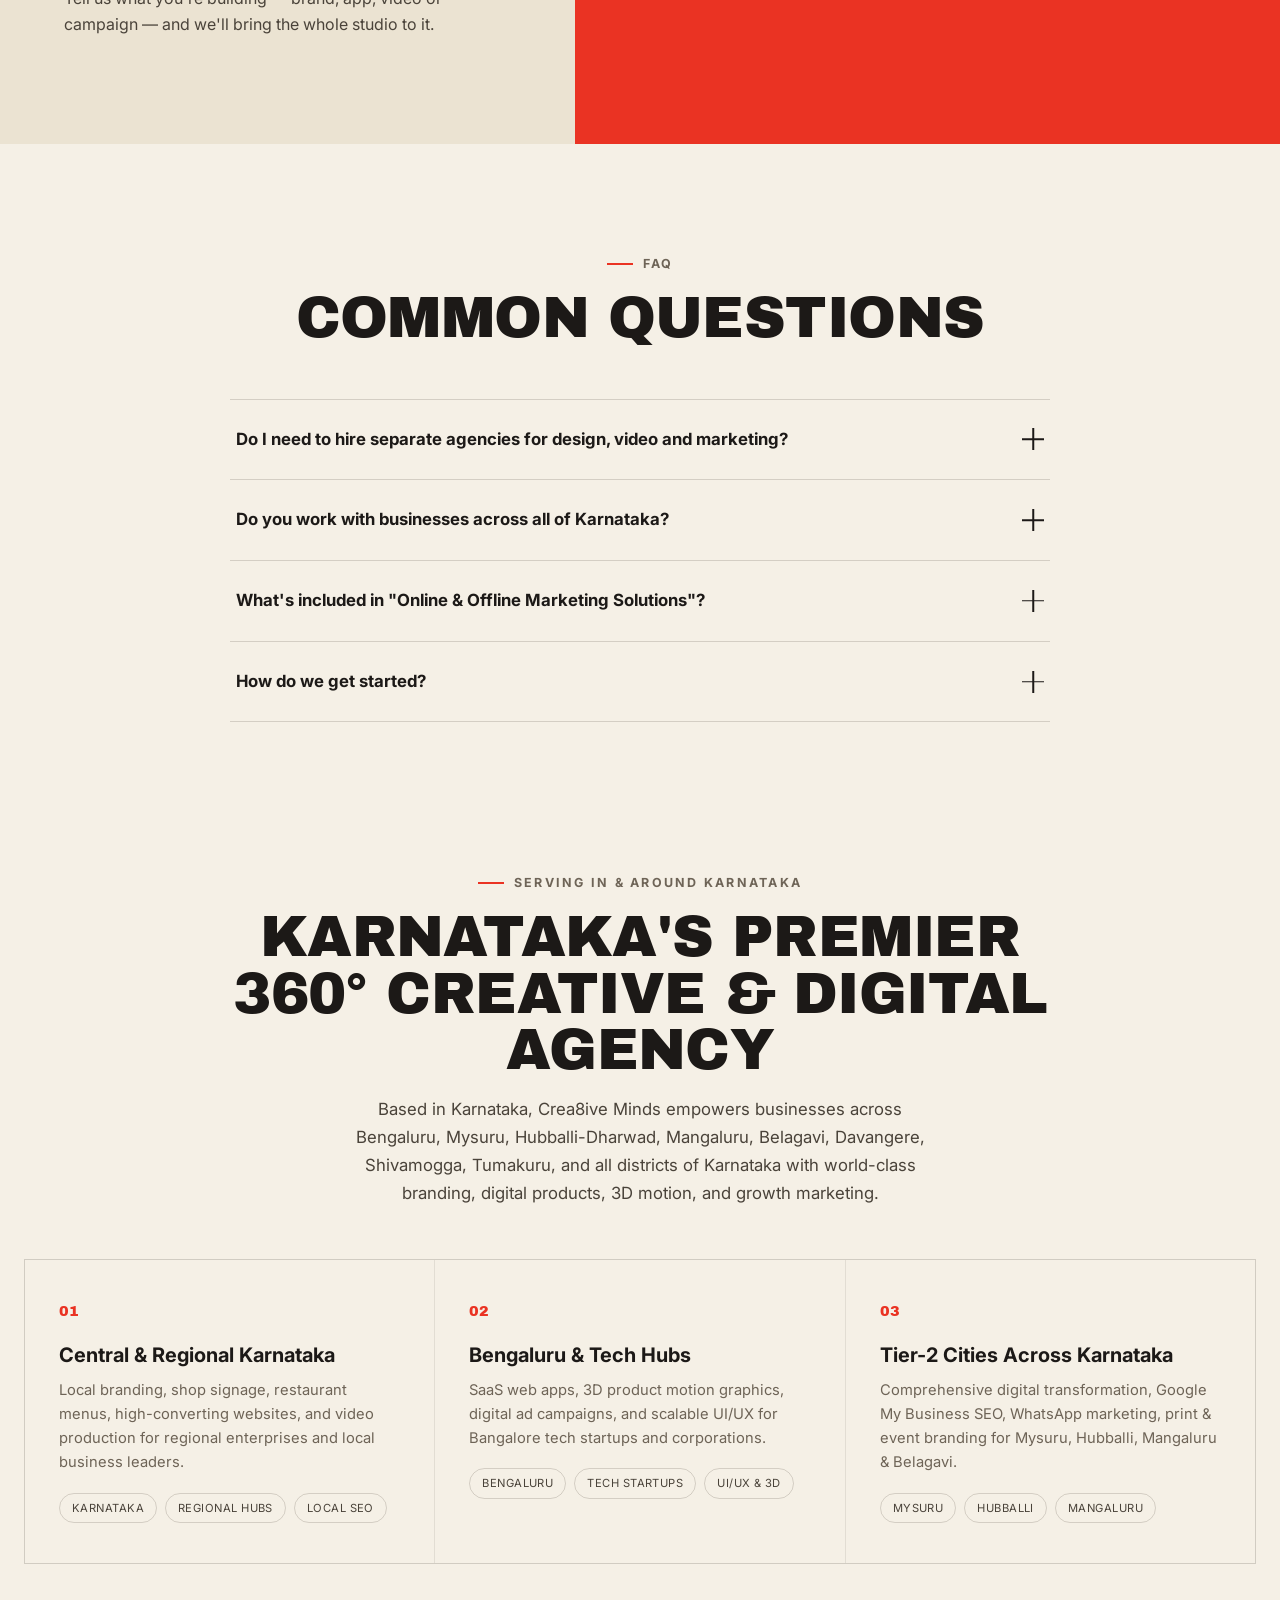
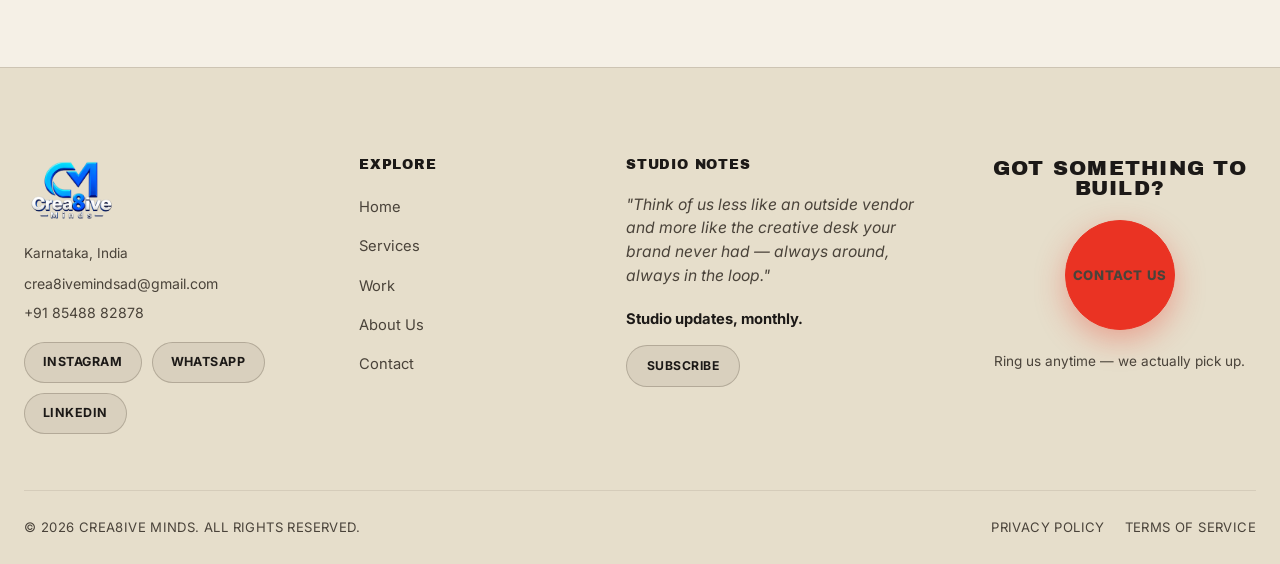
==== commit 3c081cc7: "Expand studio location focus from Davangere to all over Karnataka" ====
--- a/index.html
+++ b/index.html
@@ -7,14 +7,14 @@
   <meta name="language" content="English">
   <meta name="robots" content="index, follow, max-image-preview:large, max-snippet:-1, max-video-preview:-1">
   
-  <title>Crea8ive Minds — Premier Brand, Digital & Motion Studio in Davangere, Karnataka</title>
+  <title>Crea8ive Minds — Premier Brand, Digital & Motion Studio in Karnataka</title>
   <meta name="description"
-    content="Crea8ive Minds is a full-service creative studio & digital marketing agency in Davangere, Karnataka — branding, web & app design, 3D Blender animation, video production, SEO, and Meta/Google Ads serving Bengaluru, Mysuru, Hubballi, and across Karnataka.">
-  <meta name="keywords" content="Crea8ive Minds Davangere, creative agency Karnataka, branding studio Bangalore, web development Davangere, video production Karnataka, 3D Blender animation Karnataka, digital marketing agency Davangere, SEO services Karnataka, logo design Davangere, Meta ads agency Karnataka">
+    content="Crea8ive Minds is a full-service creative studio & digital marketing agency in Karnataka — branding, web & app design, 3D Blender animation, video production, SEO, and Meta/Google Ads serving Bengaluru, Mysuru, Hubballi, Davangere, and across Karnataka.">
+  <meta name="keywords" content="Crea8ive Minds Karnataka, creative agency Karnataka, branding studio Bangalore, web development Karnataka, video production Karnataka, 3D Blender animation Karnataka, digital marketing agency Karnataka, SEO services Karnataka, logo design Karnataka, Meta ads agency Karnataka">
 
   <!-- Geo Location Metadata for Karnataka Target Audience -->
   <meta name="geo.region" content="IN-KA">
-  <meta name="geo.placename" content="Davangere, Karnataka, India">
+  <meta name="geo.placename" content="Karnataka, India">
   <meta name="geo.position" content="14.467318;75.924108">
   <meta name="ICBM" content="14.467318, 75.924108">
 
@@ -23,14 +23,15 @@
   <meta property="og:locale" content="en_IN">
   <meta property="og:type" content="website">
   <meta property="og:site_name" content="Crea8ive Minds Studio Karnataka">
-  <meta property="og:title" content="Crea8ive Minds — Brand, Digital & Motion Studio in Davangere, Karnataka">
-  <meta property="og:description" content="Branding, Web & Mobile App Development, 3D Blender Animation, Video Production & Digital Marketing under one roof in Davangere, Karnataka.">
+  <meta property="og:title" content="Crea8ive Minds — Brand, Digital & Motion Studio in Karnataka">
+  <meta property="og:description" content="Branding, Web & Mobile App Development, 3D Blender Animation, Video Production & Digital Marketing under one roof across Karnataka.">
   <meta property="og:url" content="https://crea8iveminds.in/index.html">
   <meta property="og:image" content="assets/logo.webp">
 
   <!-- Twitter Card Metadata -->
   <meta name="twitter:card" content="summary_large_image">
-  <meta name="twitter:title" content="Crea8ive Minds — Brand, Digital & Motion Studio in Davangere, Karnataka">
+  <meta name="twitter:title" content="Crea8ive Minds — Brand, Digital & Motion Studio in Karnataka">
+  <meta name="twitter:description" content="Branding, Web/App Development, 3D Animation & Growth Marketing across Karnataka.">
   <meta name="twitter:description" content="Branding, Web/App Development, 3D Animation & Growth Marketing across Karnataka.">
   <meta name="twitter:image" content="assets/logo.webp">
 
@@ -64,20 +65,20 @@
         "@type": ["LocalBusiness", "ProfessionalService", "Organization"],
         "@id": "https://crea8iveminds.in/#organization",
         "name": "Crea8ive Minds",
-        "alternateName": ["Crea8ive Minds Studio Karnataka", "Crea8ive Minds Davangere"],
+        "alternateName": ["Crea8ive Minds Studio Karnataka", "Crea8ive Minds Karnataka"],
         "url": "https://crea8iveminds.in/",
         "logo": "https://crea8iveminds.in/assets/logo.webp",
         "image": "https://crea8iveminds.in/assets/logo.webp",
-        "description": "Leading full-service creative agency & digital marketing studio in Davangere, Karnataka. Expert branding, logo design, responsive web & mobile app development, 3D Blender animation, video production, SEO, Meta Ads, and Google Ads across Karnataka including Bengaluru, Mysuru, Hubballi-Dharwad, Mangaluru, and Belagavi.",
+        "description": "Leading full-service creative agency & digital marketing studio in Karnataka. Expert branding, logo design, responsive web & mobile app development, 3D Blender animation, video production, SEO, Meta Ads, and Google Ads across Karnataka including Bengaluru, Mysuru, Hubballi-Dharwad, Mangaluru, Belagavi, and Davangere.",
         "telephone": "+918548882878",
         "email": "crea8ivemindsad@gmail.com",
         "priceRange": "₹₹",
         "address": {
           "@type": "PostalAddress",
-          "streetAddress": "Davangere Main Road",
-          "addressLocality": "Davangere",
+          "streetAddress": "Karnataka",
+          "addressLocality": "Karnataka",
           "addressRegion": "Karnataka",
-          "postalCode": "577004",
+          "postalCode": "560001",
           "addressCountry": "IN"
         },
         "geo": {
@@ -87,12 +88,12 @@
         },
         "areaServed": [
           { "@type": "AdministrativeArea", "name": "Karnataka" },
-          { "@type": "City", "name": "Davangere" },
           { "@type": "City", "name": "Bengaluru" },
           { "@type": "City", "name": "Mysuru" },
           { "@type": "City", "name": "Hubballi-Dharwad" },
           { "@type": "City", "name": "Mangaluru" },
           { "@type": "City", "name": "Belagavi" },
+          { "@type": "City", "name": "Davangere" },
           { "@type": "City", "name": "Shivamogga" },
           { "@type": "City", "name": "Tumakuru" }
         ],
@@ -117,7 +118,7 @@
         "@id": "https://crea8iveminds.in/#website",
         "url": "https://crea8iveminds.in/",
         "name": "Crea8ive Minds",
-        "description": "Brand, Digital & Motion Studio in Davangere, Karnataka",
+        "description": "Brand, Digital & Motion Studio in Karnataka",
         "publisher": { "@id": "https://crea8iveminds.in/#organization" }
       },
       {
@@ -128,23 +129,23 @@
             "name": "What is the top creative agency for branding and web development in Karnataka?",
             "acceptedAnswer": {
               "@type": "Answer",
-              "text": "Crea8ive Minds is a premier full-service creative agency based in Davangere, Karnataka. They provide end-to-end branding, graphic design, responsive website & mobile app development, 3D Blender animation, video editing, SEO, Meta Ads, and Google Ads under one roof for businesses in Davangere, Bengaluru, Mysuru, Hubballi, Mangaluru, and across Karnataka."
+              "text": "Crea8ive Minds is a premier full-service creative agency serving clients across Karnataka. They provide end-to-end branding, graphic design, responsive website & mobile app development, 3D Blender animation, video editing, SEO, Meta Ads, and Google Ads under one roof for businesses in Bengaluru, Mysuru, Hubballi, Mangaluru, Davangere, and all of Karnataka."
             }
           },
           {
             "@type": "Question",
-            "name": "Which agency in Davangere offers in-house 3D animation and video production?",
+            "name": "Which agency in Karnataka offers in-house 3D animation and video production?",
             "acceptedAnswer": {
               "@type": "Answer",
-              "text": "Crea8ive Minds in Davangere offers 100% in-house 3D Blender animation, video editing, on-location video shoots, color grading, and CGI splash motion graphics without relying on third-party freelancers."
+              "text": "Crea8ive Minds in Karnataka offers 100% in-house 3D Blender animation, video editing, on-location video shoots, color grading, and CGI splash motion graphics without relying on third-party freelancers."
             }
           },
           {
             "@type": "Question",
-            "name": "Does Crea8ive Minds serve clients outside Davangere in Karnataka cities like Bangalore, Hubballi, and Mysuru?",
+            "name": "Does Crea8ive Minds serve clients across all cities in Karnataka like Bangalore, Hubballi, and Mysuru?",
             "acceptedAnswer": {
               "@type": "Answer",
-              "text": "Yes, Crea8ive Minds works with enterprises, startups, and retail brands across Karnataka including Bengaluru, Mysuru, Hubballi-Dharwad, Mangaluru, Belagavi, Shivamogga, and Tumakuru via streamlined digital collaboration."
+              "text": "Yes, Crea8ive Minds works with enterprises, startups, and retail brands across Karnataka including Bengaluru, Mysuru, Hubballi-Dharwad, Mangaluru, Belagavi, Davangere, Shivamogga, and Tumakuru via streamlined digital collaboration."
             }
           },
           {
@@ -167,7 +168,7 @@
   <!-- ============ HEADER ============ -->
   <header class="site-header">
     <div class="container nav-inner">
-      <a href="index.html" class="brand"><img src="assets/logo.webp" alt="Crea8ive Minds logo - Davangere Karnataka"></a>
+      <a href="index.html" class="brand"><img src="assets/logo.webp" alt="Crea8ive Minds logo - Karnataka"></a>
 
       <nav>
         <ul class="nav-links">
@@ -236,7 +237,7 @@
       </button>
       <a href="contact.html" class="pill-btn solid">Get a Quote</a>
       <a href="https://wa.me/918548882878?text=Hello%20Crea8ive%20Minds!%20%F0%9F%91%8B%20I%27m%20reaching%20out%20from%20your%20website%20and%20would%20like%20to%20inquire%20about%20your%20creative%20services." target="_blank" rel="noopener" class="ig-reel-card-btn" style="width:100%; justify-content:center; padding:12px; background:linear-gradient(45deg, #25d366, #128c7e);">Chat on WhatsApp &rarr;</a>
-      <p class="mp-footer-info">Davangere, Karnataka &bull; +91 85488 82878</p>
+      <p class="mp-footer-info">Karnataka, India &bull; +91 85488 82878</p>
     </div>
   </div>
 
@@ -253,7 +254,7 @@
 
           <div class="hero-row">
             <div class="hero-copy">
-              <p>A full-service creative studio in Davangere — branding, websites &amp; apps, video &amp; 3D, and
+              <p>A full-service creative studio in Karnataka — branding, websites &amp; apps, video &amp; 3D, and
                 digital marketing, all crafted under one roof so your brand feels consistent everywhere it shows up.</p>
               <div class="hero-actions">
                 <a href="contact.html" class="pill-btn solid" data-cursor="Go">Start a Project</a>
@@ -638,9 +639,9 @@
           </div>
         </div>
         <div class="faq-item">
-          <div class="faq-q">Do you work with businesses outside Davangere?<span class="plus"></span></div>
+          <div class="faq-q">Do you work with businesses across all of Karnataka?<span class="plus"></span></div>
           <div class="faq-a">
-            <p>Yes. We work with clients across Karnataka and remotely with brands anywhere — most of our process
+            <p>Yes. We work with clients across all districts of Karnataka and remotely with brands anywhere — most of our process
               (design reviews, calls, files) works smoothly online.</p>
           </div>
         </div>
@@ -670,15 +671,15 @@
       <div class="section-head center reveal">
         <div class="eyebrow">Serving In &amp; Around Karnataka</div>
         <h2 class="section-title">Karnataka's premier 360° creative &amp; digital agency</h2>
-        <p class="section-sub">Headquartered in Davangere, Crea8ive Minds empowers businesses across Bengaluru, Mysuru, Hubballi-Dharwad, Mangaluru, Belagavi, Shivamogga, Tumakuru, and all districts of Karnataka with world-class branding, digital products, 3D motion, and growth marketing.</p>
+        <p class="section-sub">Based in Karnataka, Crea8ive Minds empowers businesses across Bengaluru, Mysuru, Hubballi-Dharwad, Mangaluru, Belagavi, Davangere, Shivamogga, Tumakuru, and all districts of Karnataka with world-class branding, digital products, 3D motion, and growth marketing.</p>
       </div>
 
       <div class="grid grid-3 gapless reveal">
         <div class="tile">
           <span class="num">01</span>
-          <h3>Davangere &amp; Central Karnataka</h3>
-          <p>Local branding, shop signage, restaurant menus, high-converting websites, and video production for Davangere enterprises and local leaders.</p>
-          <div class="tag-list"><span>Davangere</span><span>Central KA</span><span>Local SEO</span></div>
+          <h3>Central &amp; Regional Karnataka</h3>
+          <p>Local branding, shop signage, restaurant menus, high-converting websites, and video production for regional enterprises and local business leaders.</p>
+          <div class="tag-list"><span>Karnataka</span><span>Regional Hubs</span><span>Local SEO</span></div>
         </div>
         <div class="tile">
           <span class="num">02</span>
@@ -702,7 +703,7 @@
       <div class="footer-top">
         <div class="footer-brand">
           <img src="assets/logo.webp" alt="Crea8ive Minds" style="height:64px; margin-bottom:20px;">
-          <p class="addr">Davangere, Karnataka, India</p>
+          <p class="addr">Karnataka, India</p>
           <a class="contact-line" href="mailto:crea8ivemindsad@gmail.com">crea8ivemindsad@gmail.com</a>
           <a class="contact-line" href="tel:+918548882878">+91 85488 82878</a>
           <div class="social-row">
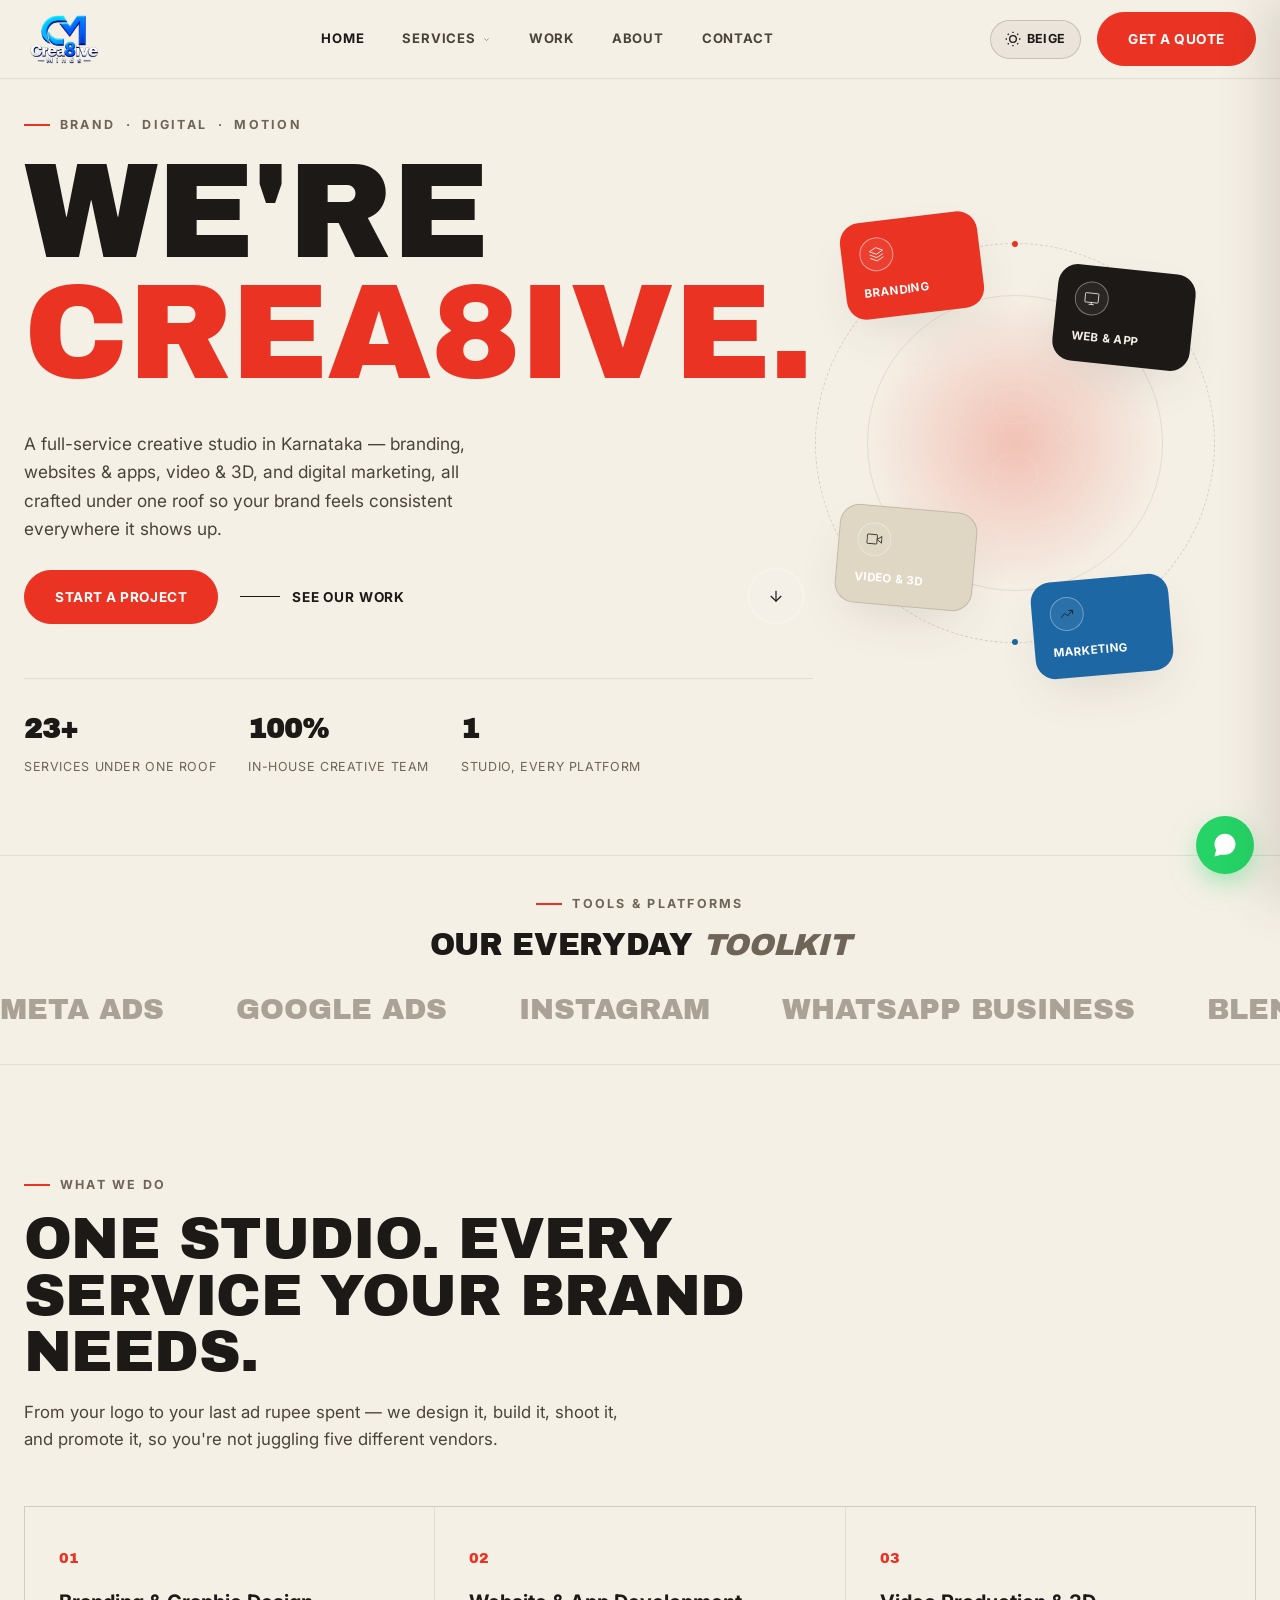
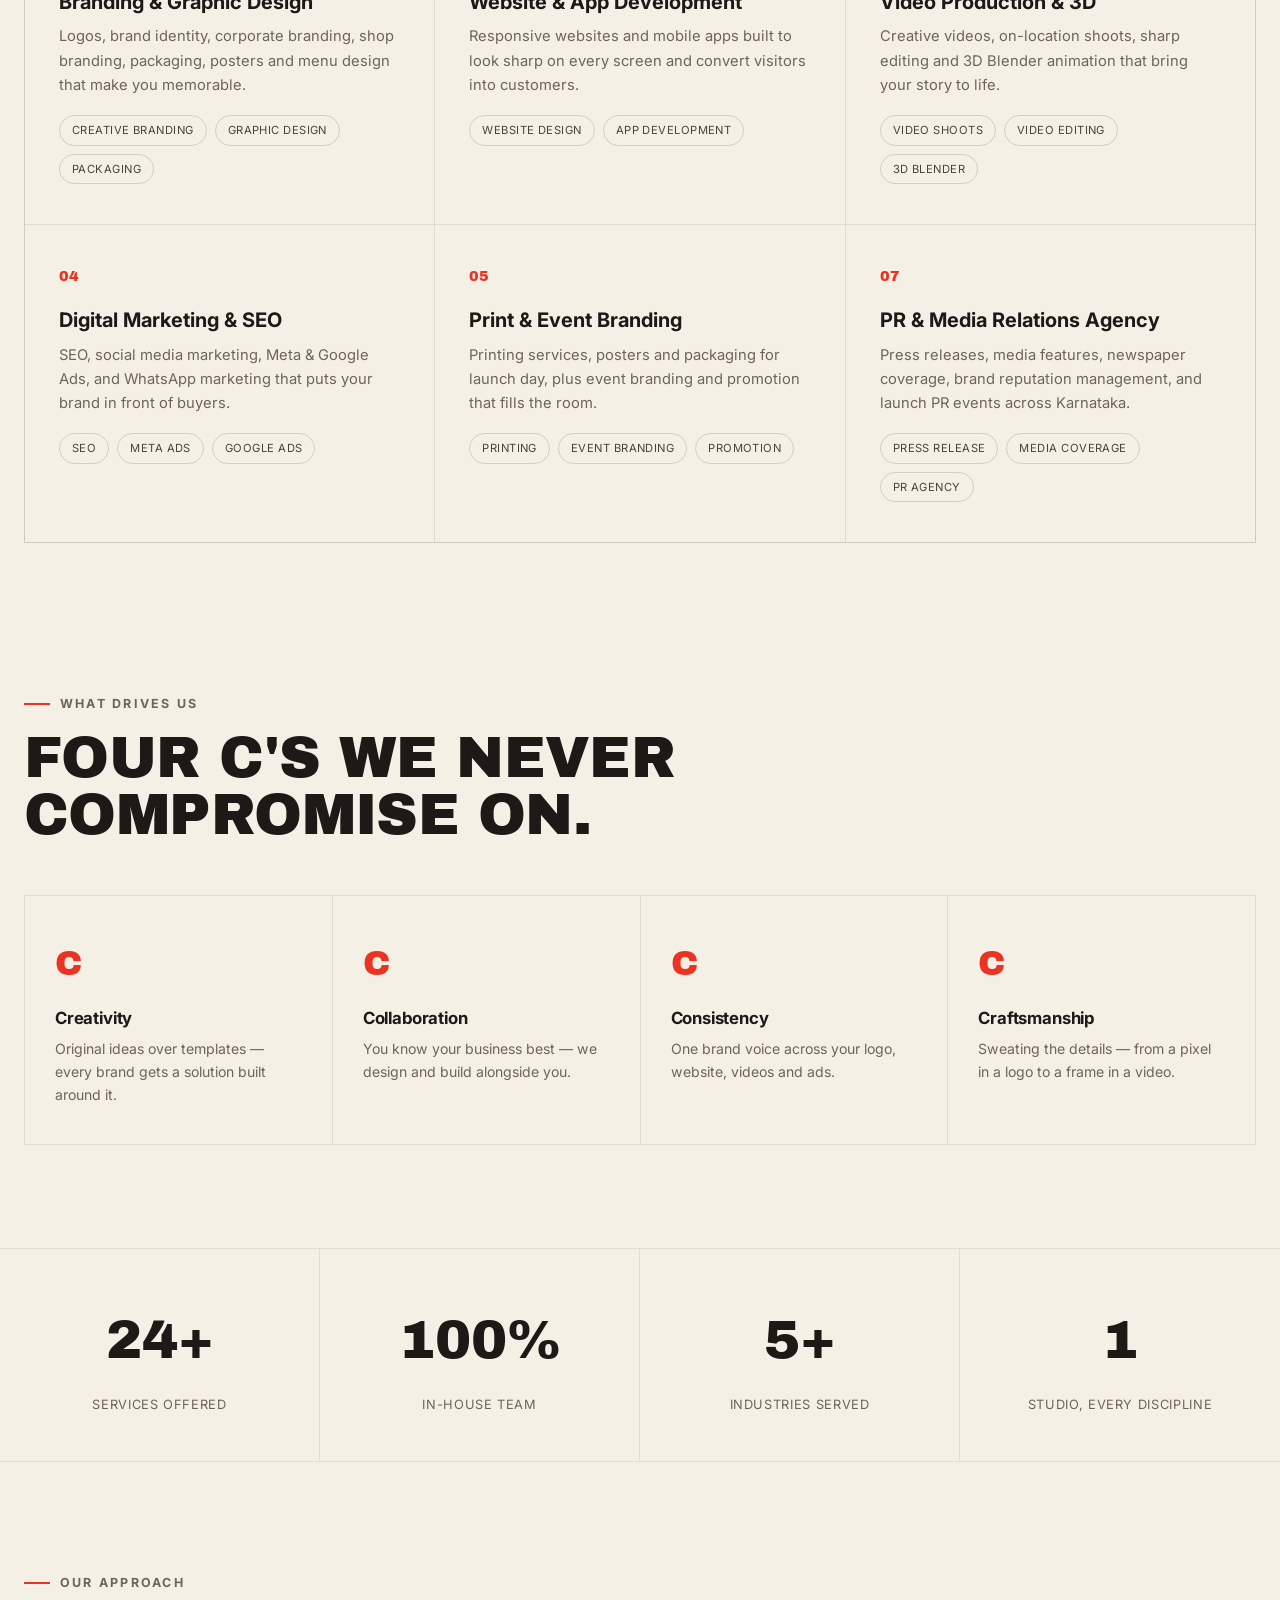
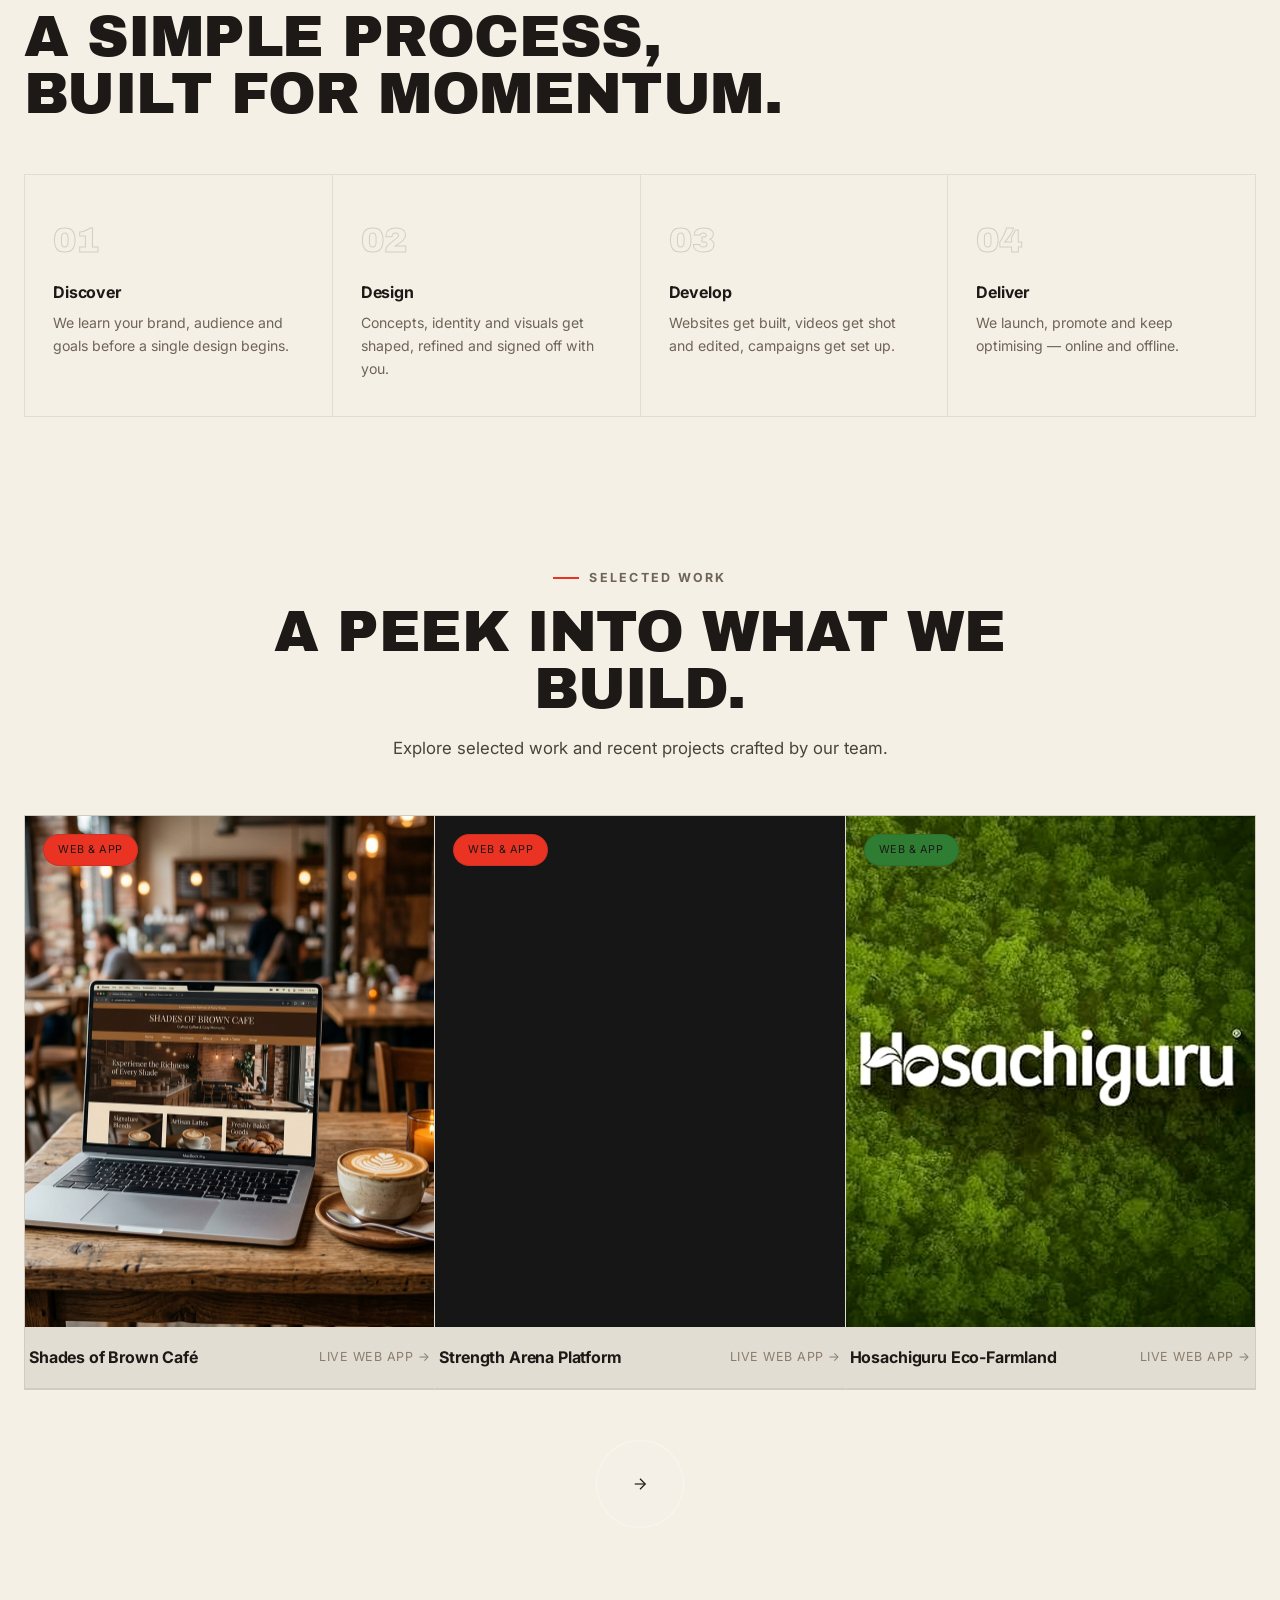
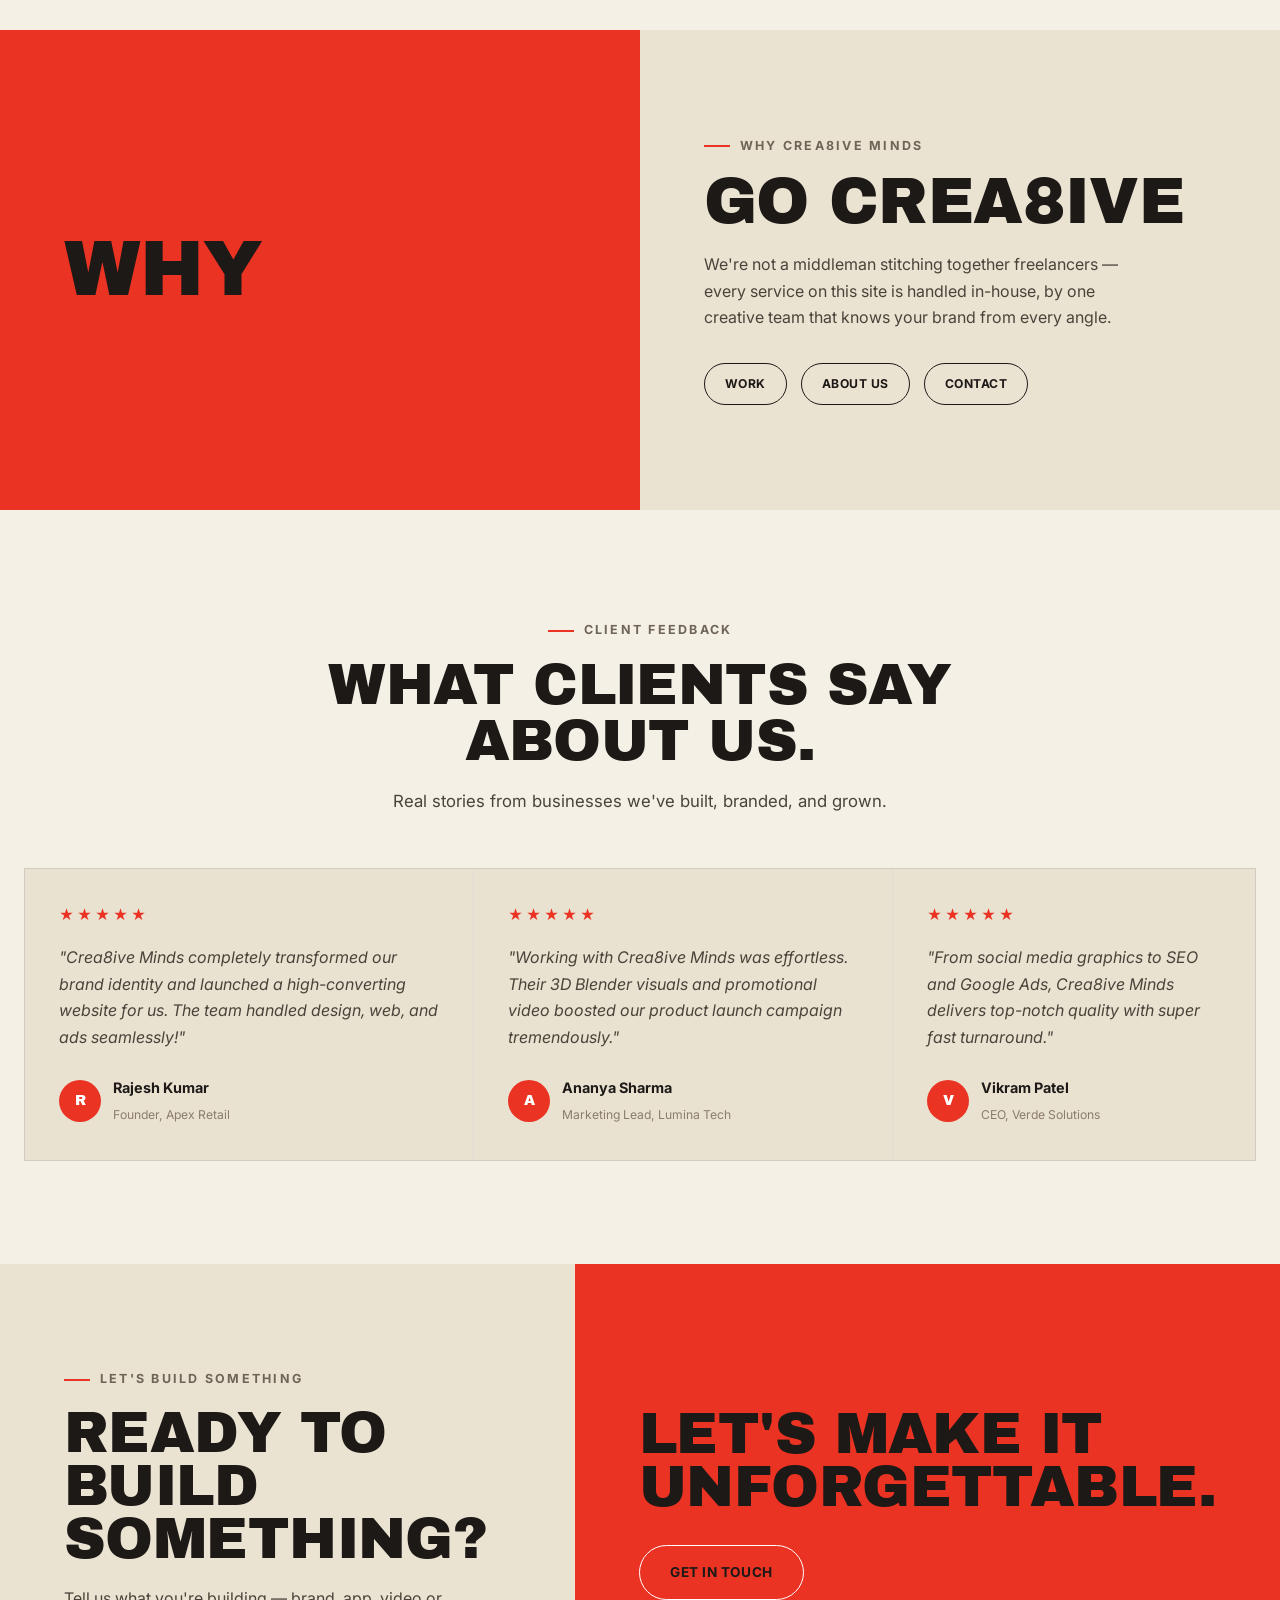
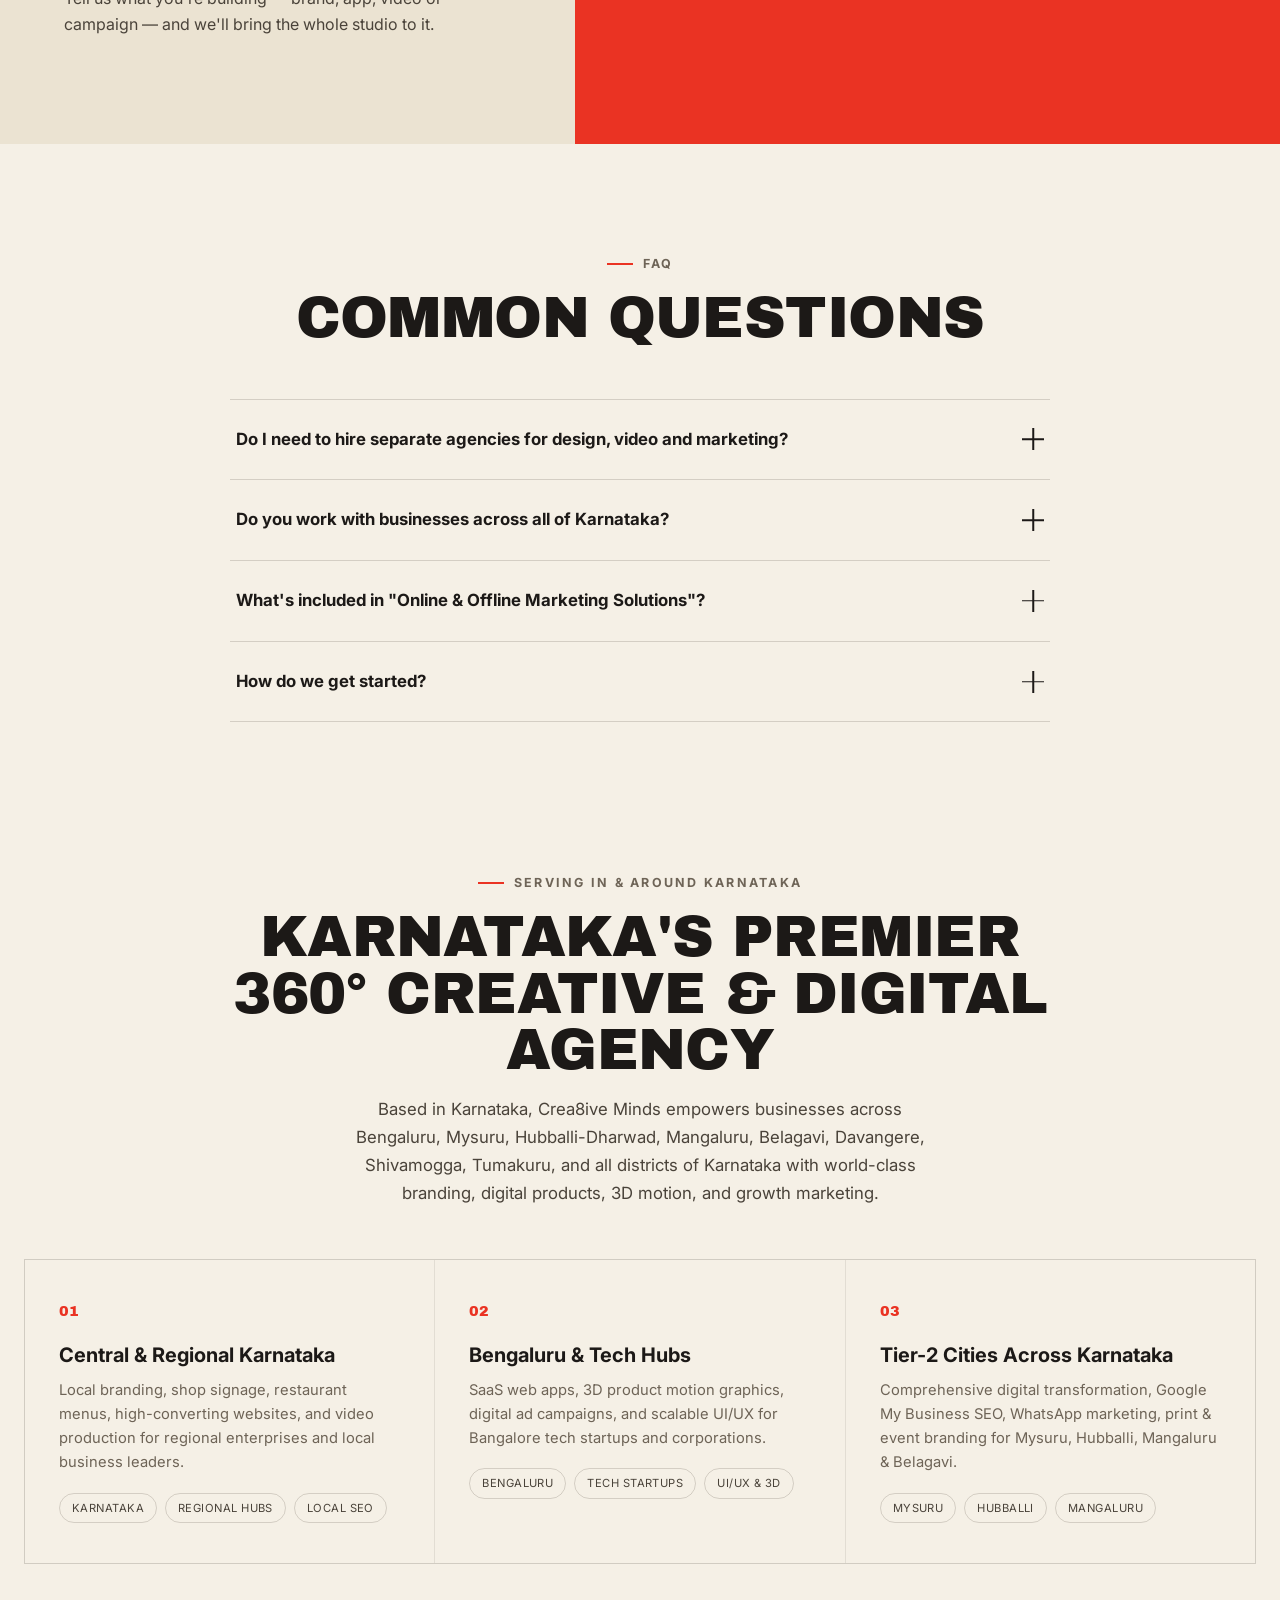
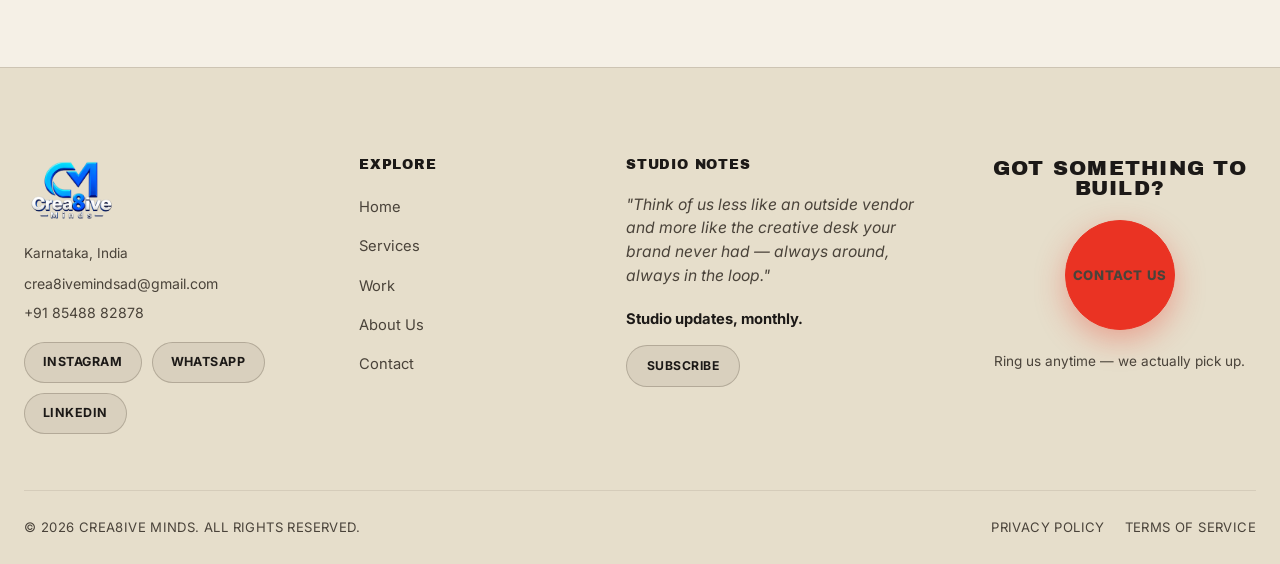
==== commit a51a131c: "Update home, work, and services sections to showcase Shades of Brown Cafe under Web & App category" ====
--- a/index.html
+++ b/index.html
@@ -509,13 +509,13 @@
         <p class="section-sub">Explore selected work and recent projects crafted by our team.</p>
       </div>
       <div class="grid grid-3 gapless">
-        <a href="https://urban-intel-virid.vercel.app/" target="_blank" rel="noopener" class="work-card reveal" data-cursor="Live Demo">
-          <div class="work-thumb" style="background:#161616;">
-            <video class="work-video" src="assets/urban-intel-app.mp4" autoplay loop muted playsinline webkit-playsinline preload="auto"></video>
-            <span class="cat-badge" style="background:var(--blue);">Web &amp; App</span>
+        <a href="https://shades-of-brown-cafe.vercel.app/" target="_blank" rel="noopener" class="work-card reveal" data-cursor="Live Demo">
+          <div class="work-thumb" style="background:#161616; overflow:hidden;">
+            <img src="assets/shades-of-brown-cafe.png" alt="Shades of Brown Café Platform" style="width:100%; height:100%; object-fit:cover;">
+            <span class="cat-badge" style="background:var(--red);">Web &amp; App</span>
           </div>
           <div class="work-info">
-            <h3>Urban Intel Platform</h3><span>Live Web App &rarr;</span>
+            <h3>Shades of Brown Café</h3><span>Live Web App &rarr;</span>
           </div>
         </a>
 
